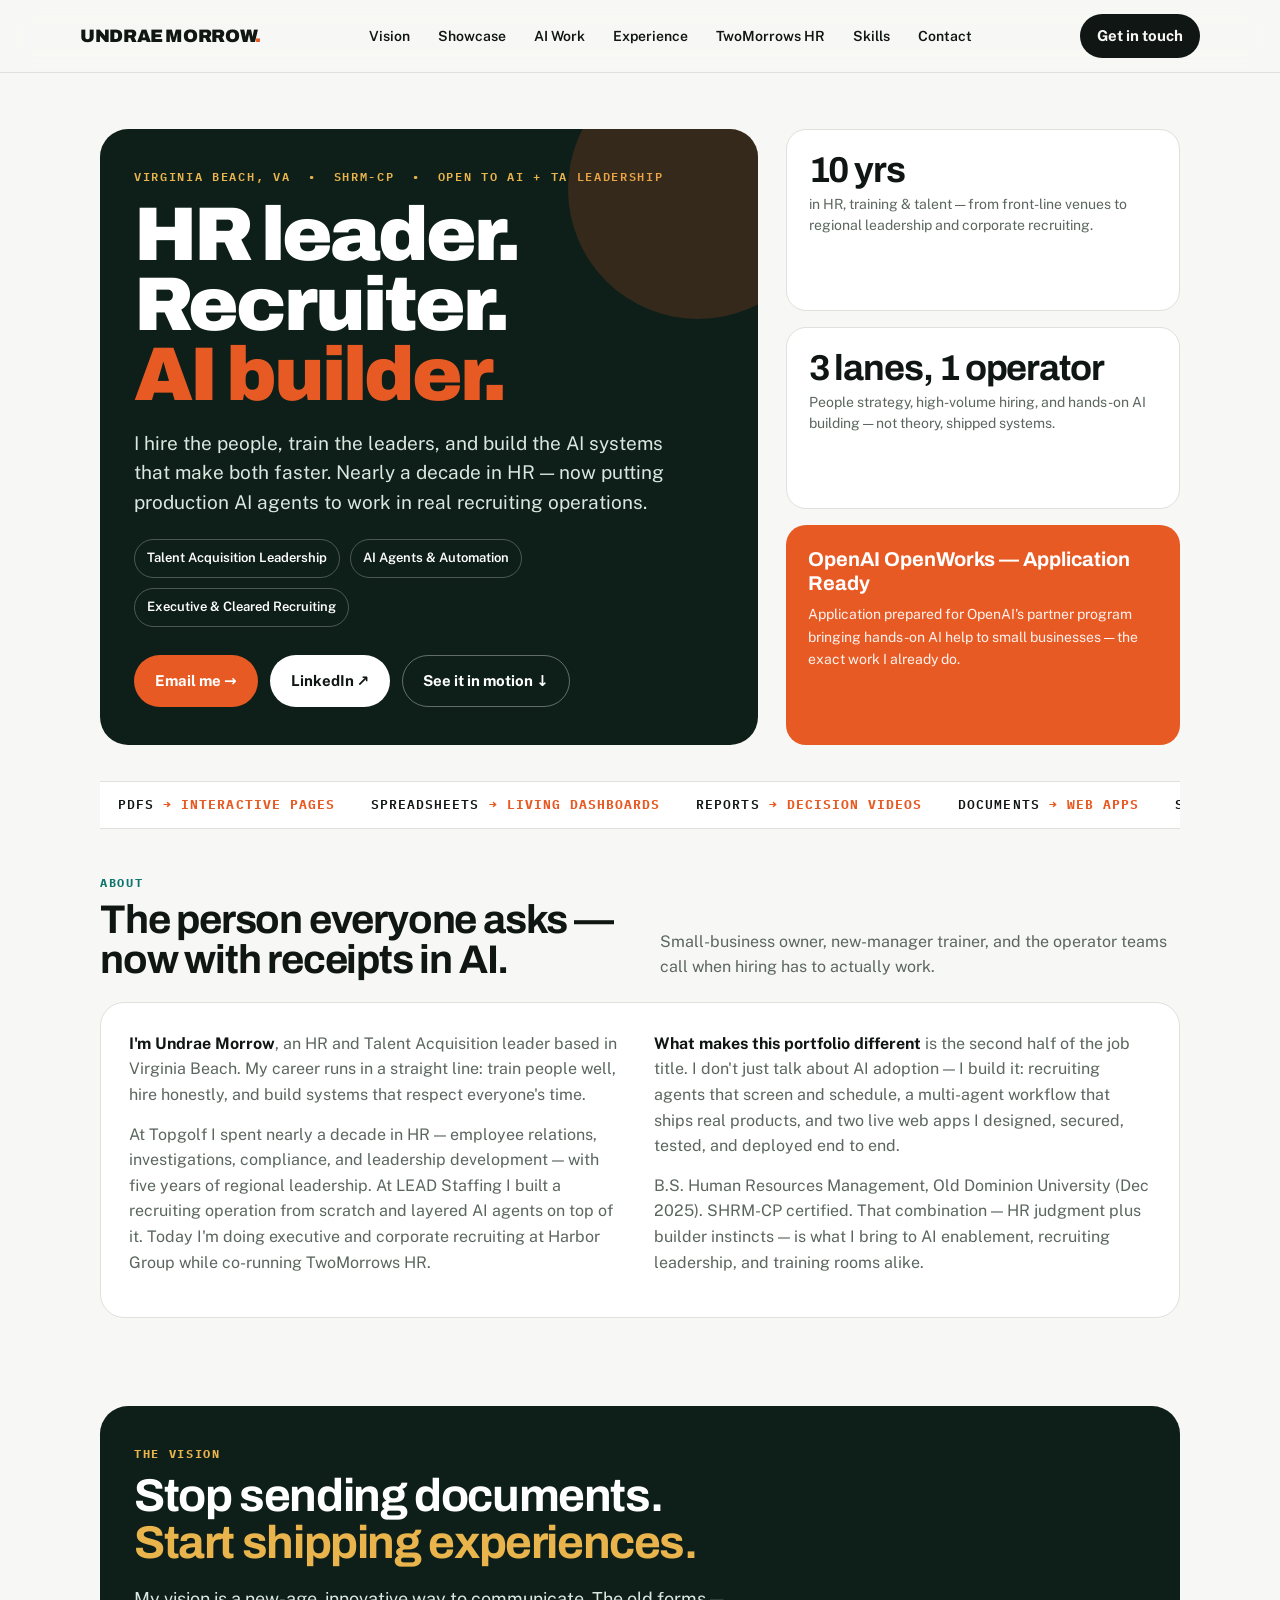
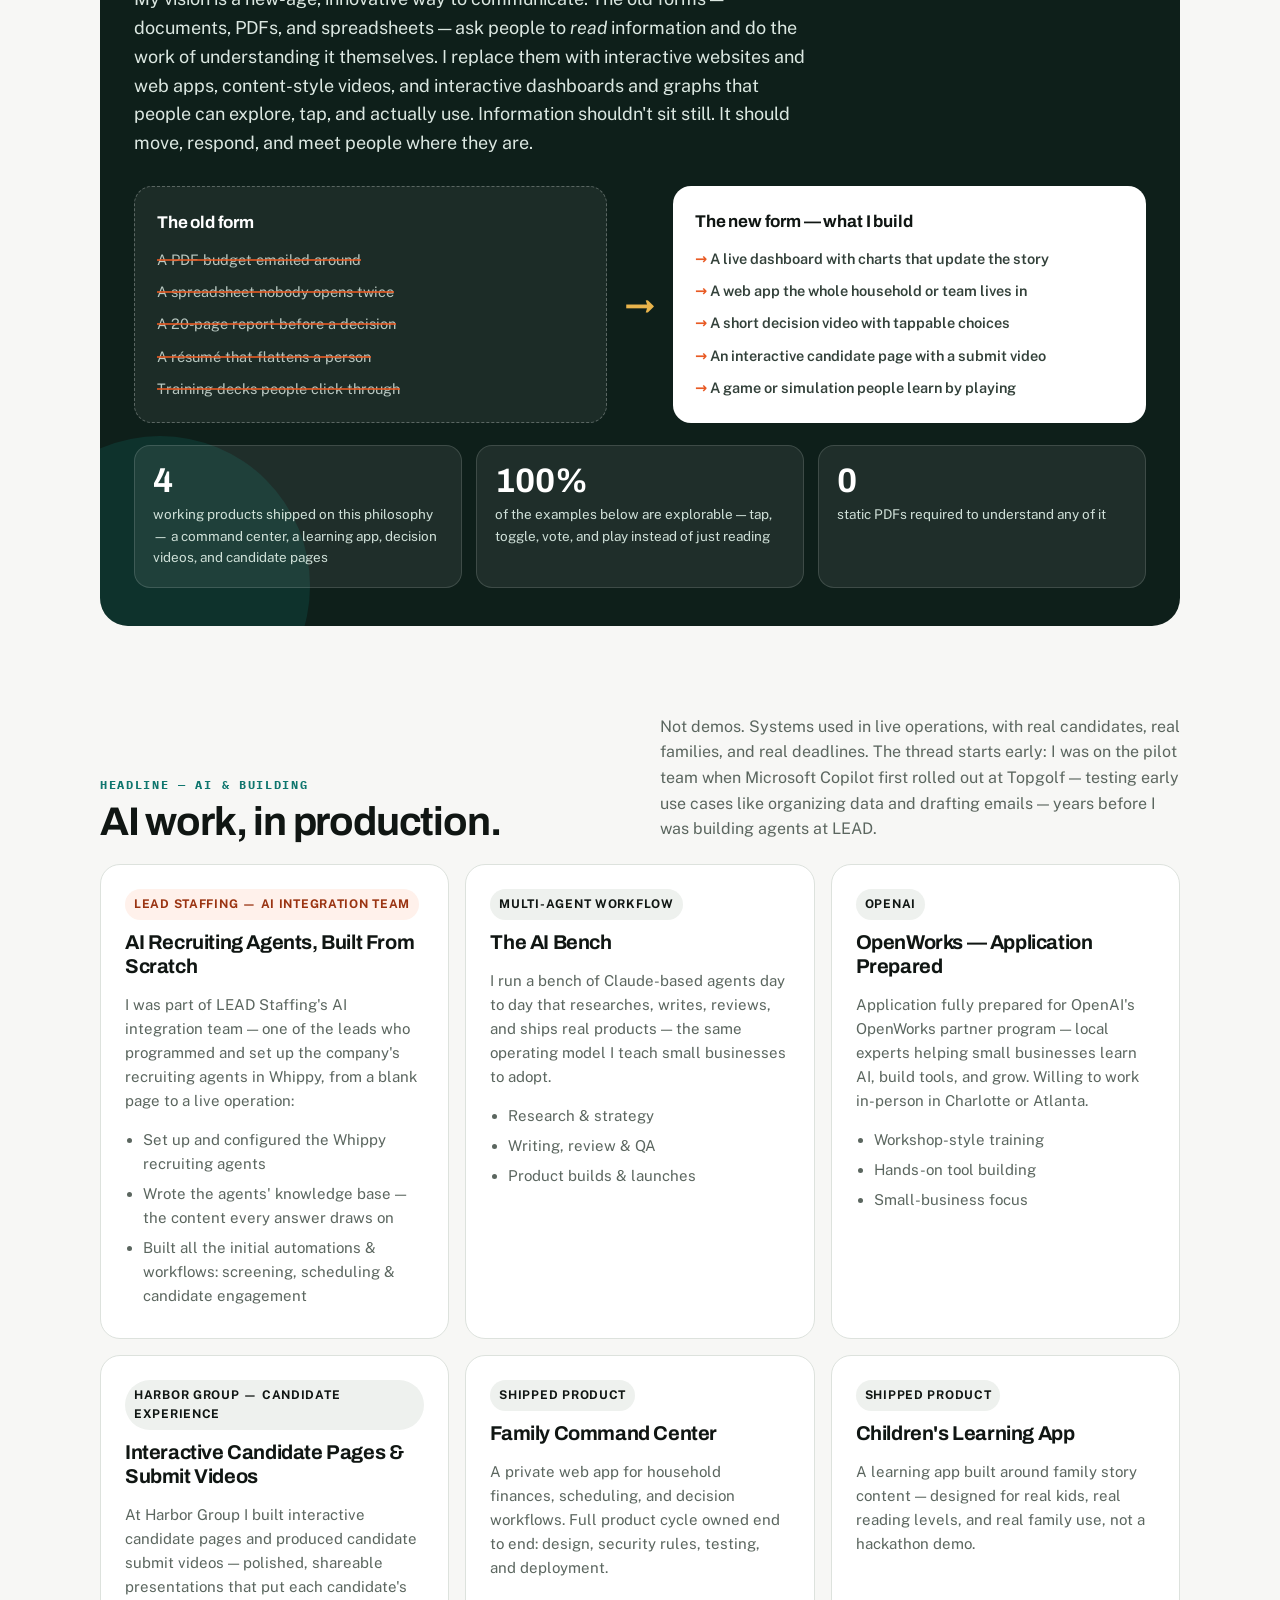
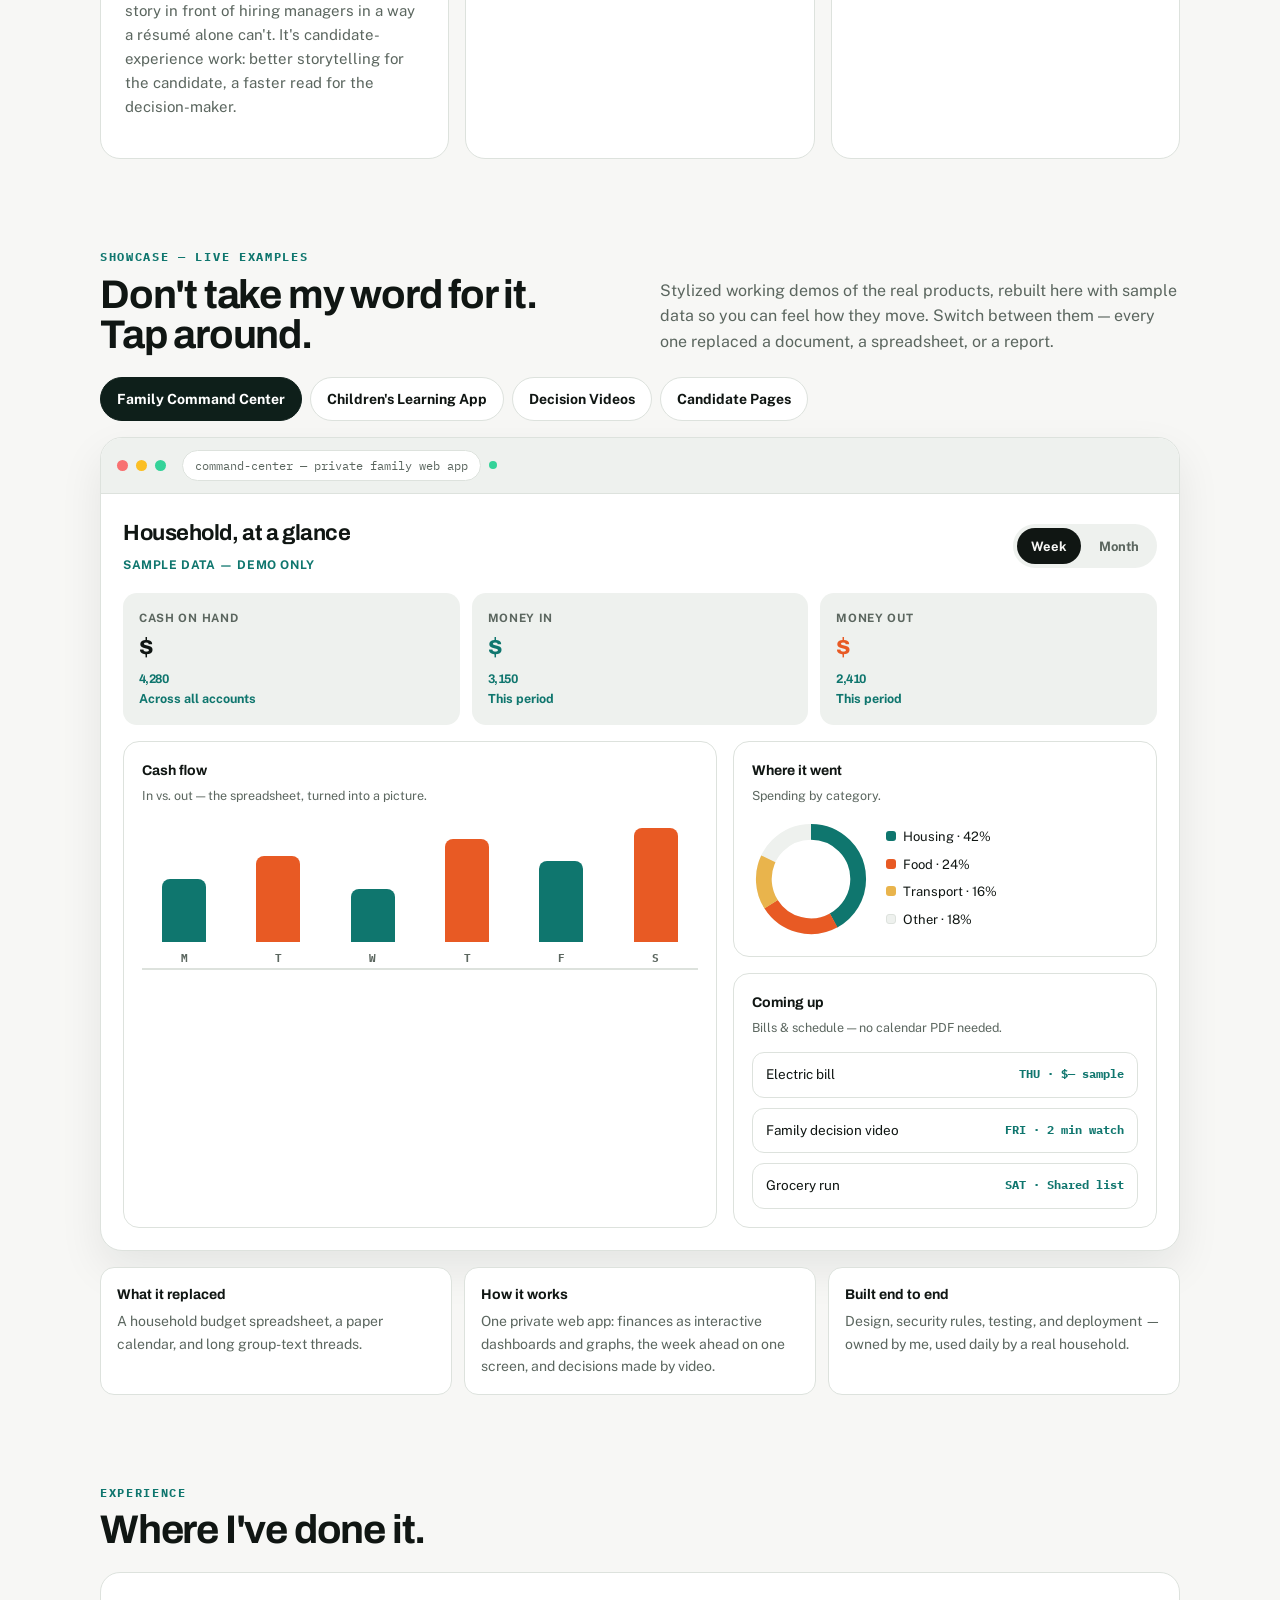
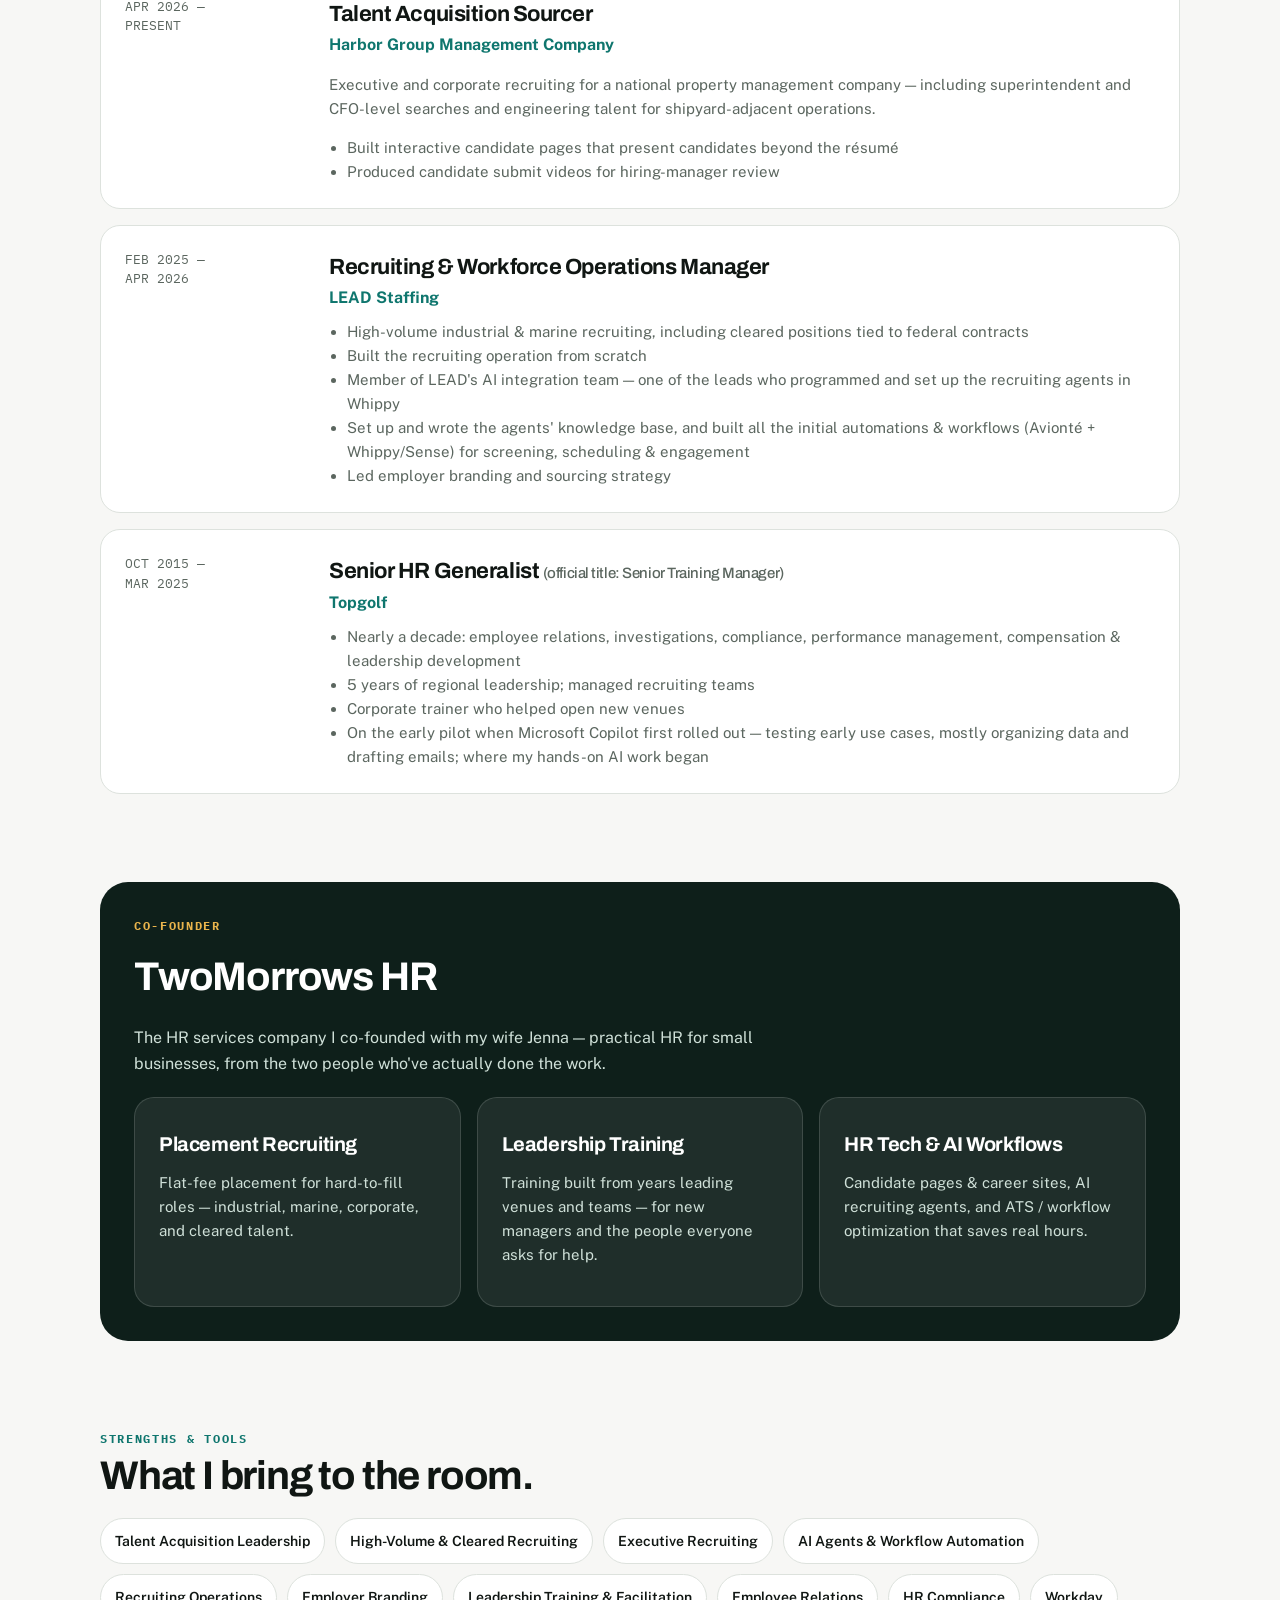
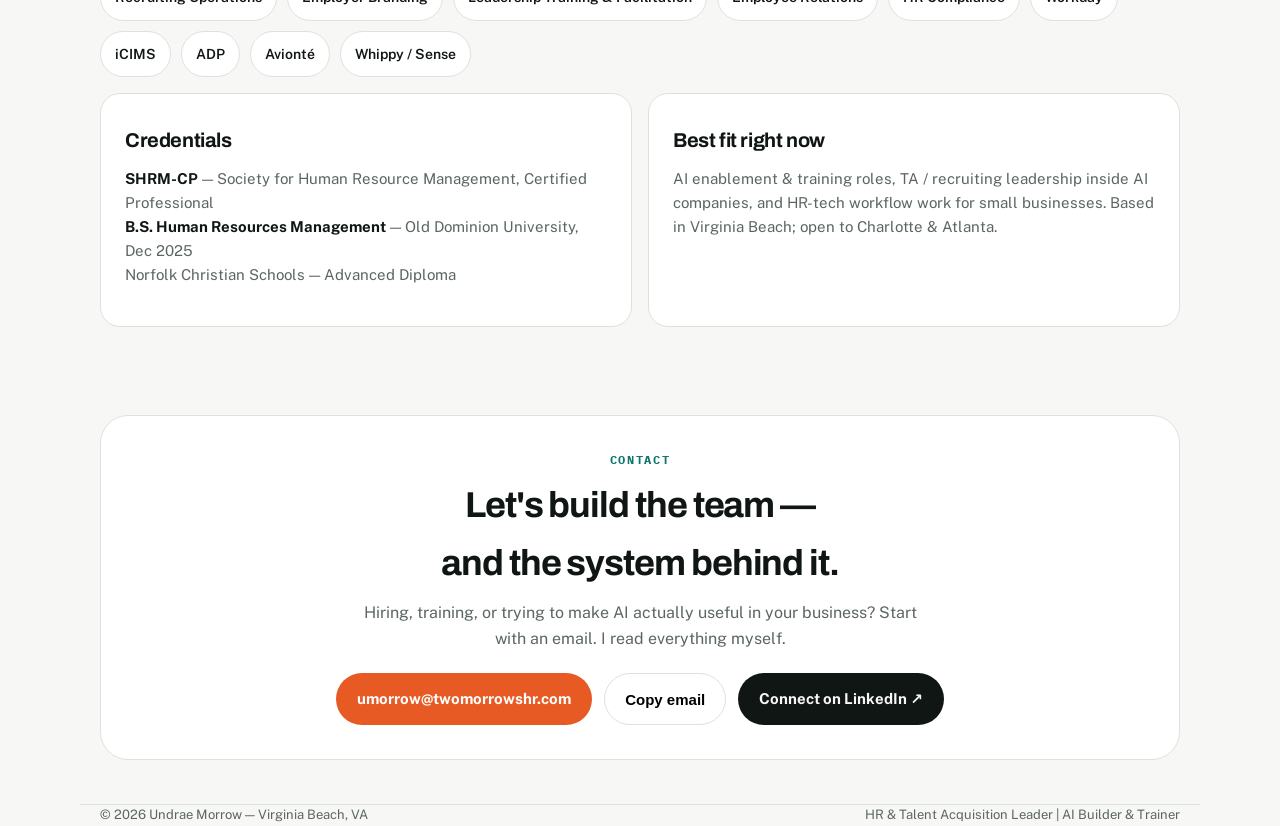
==== index.html @ 0d8de1b8 "Rename undrae-morrow-portfolio-2.html to index.html" ====
<!doctype html>
<html lang="en">
<head>
<meta charset="utf-8"/>
<meta name="viewport" content="width=device-width, initial-scale=1, viewport-fit=cover"/>
<meta name="color-scheme" content="light dark"/>
<link rel="icon" href="data:,"/>
<title>Undrae Morrow — Portfolio</title>
<link rel="preconnect" href="https://fonts.googleapis.com">
<link rel="preconnect" href="https://fonts.gstatic.com" crossorigin>
<link href="https://fonts.googleapis.com/css2?family=Archivo:wght@500;600;700;800;900&family=Public+Sans:wght@400;500;600;700&family=IBM+Plex+Mono:wght@500&display=swap" rel="stylesheet">
<style>
:root{
  --bg:#f7f7f5; --surface:#ffffff; --surface2:#eef1ee; --ink:#101613; --muted:#5b665f; --line:#dde2dd;
  --navy:#0e1f1a; --navy2:#14332a; --accent:#e85a24; --accent2:#0f766e; --gold:#e9b44c;
  --radius:20px;
}
@media (prefers-color-scheme: dark){
  :root{ --bg:#0c1210; --surface:#141c19; --surface2:#1a2521; --ink:#f2f4f2; --muted:#a8b5ad; --line:#26332e; --navy:#0e1f1a; }
}
*{box-sizing:border-box} html{scroll-behavior:smooth} body{margin:0;font-family:"Public Sans",system-ui,sans-serif;background:var(--bg);color:var(--ink);line-height:1.6}
a{color:inherit} button,[role="button"]{min-height:44px}
.wrap{max-width:1120px;margin:0 auto;padding:0 20px}
.topbar{position:sticky;top:0;z-index:20;background:color-mix(in srgb, var(--bg) 88%, transparent);backdrop-filter:blur(14px);border-bottom:1px solid var(--line)}
.topbar-in{display:flex;align-items:center;justify-content:space-between;gap:16px;padding:14px 0}
.logo{font-family:Archivo,sans-serif;font-weight:900;letter-spacing:-.02em;font-size:18px;text-decoration:none}
.logo span{color:var(--accent)}
.nav{display:flex;gap:4px;flex-wrap:wrap}
.nav a{text-decoration:none;font-size:14px;font-weight:600;padding:10px 12px;border-radius:999px;transition:background .2s,transform .2s}
.nav a:active{transform:scale(.96)}
.nav a:hover{background:var(--surface2)}
.btn{display:inline-flex;align-items:center;justify-content:center;gap:8px;padding:13px 20px;border-radius:999px;font-weight:700;font-size:15px;text-decoration:none;border:1px solid transparent;cursor:pointer;min-height:48px}
.btn-primary{background:var(--accent);color:#fff}
.btn-dark{background:var(--ink);color:var(--bg)}
.btn-outline{border-color:var(--line);background:var(--surface)}
.hero{padding:56px 0 28px}
.hero-grid{display:grid;grid-template-columns:1.25fr .75fr;gap:28px;align-items:stretch}
.hero-card{background:var(--navy);color:#fff;border-radius:28px;padding:38px 34px;position:relative;overflow:hidden}
.hero-card:after{content:"";position:absolute;right:-70px;top:-70px;width:260px;height:260px;border-radius:50%;background:var(--accent);opacity:.18}
.eyebrow{font-family:"IBM Plex Mono",monospace;font-size:12px;letter-spacing:.14em;text-transform:uppercase;color:var(--gold);font-weight:600}
h1{font-family:Archivo,sans-serif;font-size:clamp(44px,7vw,76px);line-height:.92;letter-spacing:-.04em;margin:14px 0 16px;font-weight:900}
h1 em{font-style:normal;color:var(--accent)}
.lede{font-size:19px;line-height:1.55;color:#dbe7e1;max-width:560px}
.hero-meta{display:flex;flex-wrap:wrap;gap:10px;margin-top:22px}
.pill{border:1px solid rgba(255,255,255,.25);padding:8px 12px;border-radius:999px;font-size:13px;font-weight:600}
.hero-actions{display:flex;flex-wrap:wrap;gap:12px;margin-top:28px;position:relative;z-index:1}
.side{display:grid;gap:16px}
.stat{background:var(--surface);border:1px solid var(--line);border-radius:var(--radius);padding:22px}
.stat b{font-family:Archivo,sans-serif;font-size:36px;line-height:1;display:block;letter-spacing:-.03em}
.stat p{margin:6px 0 0;color:var(--muted);font-size:14px;line-height:1.5}
.cred{background:var(--accent);color:#fff;border-radius:var(--radius);padding:22px}
.cred b{font-family:Archivo,sans-serif;font-size:20px;line-height:1.2;display:block}
.cred p{margin:8px 0 0;font-size:14px;opacity:.92}
section{padding:44px 0}
.sec-head{display:flex;justify-content:space-between;align-items:end;gap:20px;margin-bottom:22px}
.sec-head h2{font-family:Archivo,sans-serif;font-size:clamp(28px,4vw,40px);line-height:1;letter-spacing:-.03em;margin:8px 0 0}
.sec-head p{color:var(--muted);max-width:520px;margin:0}
.kicker{font-family:"IBM Plex Mono",monospace;font-size:12px;letter-spacing:.14em;text-transform:uppercase;color:var(--accent2);font-weight:700}
.grid3{display:grid;grid-template-columns:repeat(3,1fr);gap:16px}
.grid2{display:grid;grid-template-columns:1fr 1fr;gap:16px}
.card{background:var(--surface);border:1px solid var(--line);border-radius:var(--radius);padding:24px}
.card h3{font-family:Archivo,sans-serif;font-size:20px;line-height:1.2;margin:10px 0 8px;letter-spacing:-.02em}
.card p,.card li{color:var(--muted);font-size:15px}
.card ul{margin:10px 0 0;padding-left:18px} .card li{margin:6px 0}
.tag{display:inline-block;font-size:12px;font-weight:700;letter-spacing:.06em;text-transform:uppercase;padding:6px 9px;border-radius:999px;background:var(--surface2)}
.tag.orange{background:#fff1eb;color:#9a3412} @media(prefers-color-scheme:dark){.tag.orange{background:#3a2118;color:#ffb59a}}
.about{background:var(--surface);border:1px solid var(--line);border-radius:24px;padding:28px;display:grid;grid-template-columns:1fr 1fr;gap:28px}
.about p{color:var(--muted);margin:0 0 14px;font-size:16px} .about p strong{color:var(--ink)}
.timeline{display:grid;gap:16px}
.job{background:var(--surface);border:1px solid var(--line);border-radius:var(--radius);padding:24px;display:grid;grid-template-columns:180px 1fr;gap:24px}
.date{font-family:"IBM Plex Mono",monospace;font-size:13px;color:var(--muted);line-height:1.5}
.job h3{font-family:Archivo,sans-serif;margin:0;font-size:22px;letter-spacing:-.02em}
.job .co{font-weight:700;color:var(--accent2)}
.job p,.job li{color:var(--muted);font-size:15px} .job ul{padding-left:18px;margin:10px 0 0}
.two{background:var(--navy);color:#fff;border-radius:28px;padding:34px}
.two h2{color:#fff} .two p{color:#cfe0d8}
.two .card{background:rgba(255,255,255,.07);border-color:rgba(255,255,255,.14);color:#fff}
.two .card p{color:#cfe0d8}
.chips{display:flex;flex-wrap:wrap;gap:10px}
.chip{background:var(--surface);border:1px solid var(--line);padding:11px 14px;border-radius:999px;font-weight:600;font-size:14px}
.contact{background:var(--surface);border:1px solid var(--line);border-radius:28px;padding:34px;text-align:center}
.contact h2{font-family:Archivo,sans-serif;font-size:36px;letter-spacing:-.03em;margin:8px 0}
.contact p{color:var(--muted);max-width:560px;margin:0 auto 22px}
.toast{position:fixed;left:50%;transform:translateX(-50%);bottom:20px;background:var(--ink);color:var(--bg);padding:12px 16px;border-radius:999px;font-weight:600;font-size:14px;opacity:0;pointer-events:none;transition:.25s;z-index:50}
.toast.show{opacity:1}
footer{padding:28px 0 40px;color:var(--muted);font-size:13px;display:flex;justify-content:space-between;gap:16px;flex-wrap:wrap;border-top:1px solid var(--line)}
/* ===== Motion system ===== */
.reveal{opacity:0;transform:translateY(26px);transition:opacity .7s ease,transform .7s cubic-bezier(.22,1,.36,1)}
.reveal.in{opacity:1;transform:none}
.card,.job,.stat{transition:transform .25s ease,box-shadow .25s ease,border-color .25s ease}
.card:hover,.job:hover{transform:translateY(-4px);box-shadow:0 14px 34px rgba(14,31,26,.10);border-color:var(--accent2)}
.chip{transition:transform .2s,background .2s}.chip:hover{transform:translateY(-2px);background:var(--surface2)}
.btn{transition:transform .18s,filter .18s}.btn:hover{transform:translateY(-2px);filter:brightness(1.05)}.btn:active{transform:scale(.97)}
@keyframes floaty{0%,100%{transform:translateY(0)}50%{transform:translateY(-10px)}}
@keyframes pulseDot{0%,100%{opacity:1;transform:scale(1)}50%{opacity:.45;transform:scale(.7)}}
@keyframes marquee{from{transform:translateX(0)}to{transform:translateX(-50%)}}
@keyframes eq{0%,100%{transform:scaleY(.35)}50%{transform:scaleY(1)}}
@keyframes spinRing{to{stroke-dashoffset:var(--off)}}
.hero-card:after{animation:floaty 7s ease-in-out infinite}
.live-dot{display:inline-block;width:8px;height:8px;border-radius:50%;background:#34d399;animation:pulseDot 1.6s infinite;vertical-align:middle}
/* Ticker */
.ticker{overflow:hidden;border-top:1px solid var(--line);border-bottom:1px solid var(--line);margin:8px 0 0;padding:12px 0;background:var(--surface)}
.ticker-track{display:flex;gap:0;width:max-content;animation:marquee 30s linear infinite}
.ticker span{font-family:"IBM Plex Mono",monospace;font-size:13px;letter-spacing:.08em;text-transform:uppercase;font-weight:600;white-space:nowrap;padding:0 18px}
.ticker b{color:var(--accent);font-weight:700}
/* Vision */
.vision{background:var(--navy);color:#fff;border-radius:28px;padding:38px 34px;position:relative;overflow:hidden}
.vision:before{content:"";position:absolute;left:-90px;bottom:-110px;width:300px;height:300px;border-radius:50%;background:var(--accent2);opacity:.22;animation:floaty 9s ease-in-out infinite}
.vision h2{font-family:Archivo,sans-serif;font-size:clamp(30px,4.5vw,46px);line-height:1.02;letter-spacing:-.03em;margin:10px 0 14px;max-width:720px}
.vision h2 em{font-style:normal;color:var(--gold)}
.vision .vlede{color:#dbe7e1;font-size:18px;max-width:680px;position:relative;z-index:1}
.transform{display:grid;grid-template-columns:1fr auto 1fr;gap:18px;align-items:stretch;margin-top:28px;position:relative;z-index:1}
.tbox{border-radius:18px;padding:22px}
.tbox.old{background:rgba(255,255,255,.06);border:1px dashed rgba(255,255,255,.28)}
.tbox.new{background:#fff;color:var(--ink);border:none}
.tbox h3{font-family:Archivo,sans-serif;margin:0 0 12px;font-size:17px;letter-spacing:-.01em}
.tbox ul{list-style:none;margin:0;padding:0;display:grid;gap:9px;font-size:14.5px}
.tbox.old li{color:#b9c8c1;text-decoration:line-through;text-decoration-color:rgba(232,90,36,.8);text-decoration-thickness:2px}
.tbox.new li{color:#33413a;font-weight:600}
.tbox.new li::before{content:"→ ";color:var(--accent);font-weight:800}
.tarrow{display:flex;align-items:center;justify-content:center;font-family:Archivo,sans-serif;font-size:30px;color:var(--gold);font-weight:900}
.vstats{display:grid;grid-template-columns:repeat(3,1fr);gap:14px;margin-top:22px;position:relative;z-index:1}
.vstat{background:rgba(255,255,255,.07);border:1px solid rgba(255,255,255,.14);border-radius:16px;padding:18px}
.vstat b{font-family:Archivo,sans-serif;font-size:34px;display:block;line-height:1}
.vstat p{margin:6px 0 0;color:#cfe0d8;font-size:13.5px}
/* Showcase */
.show-tabs{display:flex;gap:8px;flex-wrap:wrap;margin-bottom:16px}
.show-tab{border:1px solid var(--line);background:var(--surface);color:var(--ink);border-radius:999px;padding:11px 16px;font-weight:700;font-size:14px;cursor:pointer;font-family:inherit;transition:all .2s}
.show-tab:hover{border-color:var(--accent2)}
.show-tab[aria-selected="true"]{background:var(--navy);color:#fff;border-color:var(--navy)}
.show-panel{display:none}
.show-panel.active{display:block;animation:panelIn .45s cubic-bezier(.22,1,.36,1)}
@keyframes panelIn{from{opacity:0;transform:translateY(14px) scale(.99)}to{opacity:1;transform:none}}
.browser{border:1px solid var(--line);border-radius:22px;overflow:hidden;background:var(--surface);box-shadow:0 18px 44px rgba(14,31,26,.08)}
.browser-bar{display:flex;align-items:center;gap:8px;padding:12px 16px;border-bottom:1px solid var(--line);background:var(--surface2)}
.browser-bar i{width:11px;height:11px;border-radius:50%;display:block}
.browser-bar .url{margin-left:8px;font-family:"IBM Plex Mono",monospace;font-size:12px;color:var(--muted);background:var(--surface);border:1px solid var(--line);border-radius:999px;padding:5px 12px;overflow:hidden;text-overflow:ellipsis;white-space:nowrap}
.sample-note{font-size:12px;font-weight:700;letter-spacing:.05em;text-transform:uppercase;color:var(--accent2)}
.dash{padding:22px}
.dash-head{display:flex;justify-content:space-between;align-items:center;gap:14px;flex-wrap:wrap;margin-bottom:16px}
.dash-head h3{font-family:Archivo,sans-serif;font-size:22px;margin:0;letter-spacing:-.02em}
.seg{display:flex;background:var(--surface2);border-radius:999px;padding:4px;gap:4px}
.seg button{border:none;background:transparent;font-family:inherit;font-weight:700;font-size:13px;padding:8px 14px;border-radius:999px;cursor:pointer;color:var(--muted);min-height:36px}
.seg button[aria-pressed="true"]{background:var(--ink);color:var(--bg)}
.kpis{display:grid;grid-template-columns:repeat(3,1fr);gap:12px;margin-bottom:16px}
.kpi{background:var(--surface2);border-radius:14px;padding:16px}
.kpi small{display:block;color:var(--muted);font-weight:700;font-size:11.5px;letter-spacing:.06em;text-transform:uppercase}
.kpi b{font-family:Archivo,sans-serif;font-size:26px;letter-spacing:-.02em}
.kpi span{display:block;font-size:12.5px;color:var(--accent2);font-weight:700}
.dash-grid{display:grid;grid-template-columns:1.4fr 1fr;gap:16px}
.chartbox{border:1px solid var(--line);border-radius:16px;padding:18px}
.chartbox h4{margin:0 0 4px;font-size:14px;font-family:Archivo,sans-serif}
.chartbox p{margin:0 0 14px;color:var(--muted);font-size:12.5px}
.bars{display:flex;align-items:flex-end;gap:10px;height:150px;border-bottom:2px solid var(--line);padding-top:8px}
.barcol{flex:1;display:flex;flex-direction:column;align-items:center;gap:8px;height:100%;justify-content:flex-end}
.bar{width:100%;max-width:44px;border-radius:8px 8px 0 0;background:var(--accent2);height:0;transition:height 1s cubic-bezier(.22,1,.36,1)}
.bar.alt{background:var(--accent)}
.barlbl{font-size:11px;color:var(--muted);font-weight:700;font-family:"IBM Plex Mono",monospace}
.donut-wrap{display:flex;align-items:center;gap:16px}
.donut{width:118px;height:118px;flex:none}
.donut .track{stroke:var(--surface2)} .donut circle{transition:stroke-dashoffset 1.2s cubic-bezier(.22,1,.36,1)}
.legend{font-size:13px;display:grid;gap:7px}
.legend i{width:10px;height:10px;border-radius:3px;display:inline-block;margin-right:7px}
.upnext{list-style:none;margin:0;padding:0;display:grid;gap:10px}
.upnext li{display:flex;justify-content:space-between;gap:10px;border:1px solid var(--line);border-radius:12px;padding:11px 13px;font-size:13.5px}
.upnext b{font-family:"IBM Plex Mono",monospace;font-size:12px;color:var(--accent2)}
.show-copy{display:grid;grid-template-columns:repeat(3,1fr);gap:12px;margin-top:16px}
.show-copy div{background:var(--surface);border:1px solid var(--line);border-radius:14px;padding:16px;font-size:14px;color:var(--muted)}
.show-copy strong{color:var(--ink);display:block;margin-bottom:4px;font-family:Archivo,sans-serif}
/* Game demo */
.game{padding:22px;background:linear-gradient(180deg,#fff7ed,var(--surface))}
@media(prefers-color-scheme:dark){.game{background:var(--surface)}}
.game-top{display:flex;justify-content:space-between;align-items:center;flex-wrap:wrap;gap:10px;margin-bottom:14px}
.stars{font-size:20px;letter-spacing:3px;color:var(--line)}
.stars .on{color:var(--gold)}
.prompt-card{background:var(--navy);color:#fff;border-radius:18px;padding:26px;text-align:center;margin-bottom:14px}
.prompt-card small{font-family:"IBM Plex Mono",monospace;letter-spacing:.12em;text-transform:uppercase;color:var(--gold);font-size:11.5px;font-weight:700}
.prompt-card .bigword{font-family:Archivo,sans-serif;font-size:clamp(38px,7vw,56px);font-weight:900;letter-spacing:-.02em;line-height:1.1;margin:8px 0 4px}
.choices{display:grid;grid-template-columns:repeat(3,1fr);gap:12px}
.choice{border:2px solid var(--line);background:var(--surface);border-radius:16px;padding:18px 10px;font-family:Archivo,sans-serif;font-weight:800;font-size:19px;cursor:pointer;color:var(--ink);transition:all .2s}
.choice:hover{border-color:var(--accent);transform:translateY(-3px)}
.choice.right{border-color:var(--accent2);background:#ecfdf5;color:#065f46}
.choice.wrong{border-color:#dc2626;background:#fef2f2;color:#991b1b;animation:shake .35s}
@keyframes shake{0%,100%{transform:translateX(0)}25%{transform:translateX(-6px)}75%{transform:translateX(6px)}}
.game-msg{min-height:28px;text-align:center;font-weight:700;margin-top:12px;font-size:15px}
/* Decision video demo */
.vid{padding:22px}
.vscreen{background:var(--navy);border-radius:18px;color:#fff;padding:24px;position:relative;overflow:hidden;min-height:230px;display:flex;flex-direction:column;justify-content:flex-end}
.vscreen:before{content:"";position:absolute;right:-60px;top:-60px;width:200px;height:200px;border-radius:50%;background:var(--accent);opacity:.16}
.eq{display:flex;gap:5px;align-items:flex-end;height:44px;margin-bottom:14px;position:relative;z-index:1}
.eq i{width:7px;border-radius:99px;background:var(--gold);height:100%;transform-origin:bottom;animation:eq 1s ease-in-out infinite;animation-play-state:paused}
.playing .eq i{animation-play-state:running}
.vscreen h3{font-family:Archivo,sans-serif;font-size:24px;margin:0 0 6px;position:relative;z-index:1;letter-spacing:-.02em}
.vscreen p{color:#cfe0d8;margin:0;position:relative;z-index:1;font-size:14.5px;max-width:520px}
.vcontrols{display:flex;align-items:center;gap:12px;margin-top:16px;flex-wrap:wrap}
.playbtn{width:52px;height:52px;border-radius:50%;border:none;background:var(--accent);color:#fff;font-size:19px;cursor:pointer;flex:none;transition:transform .2s}
.playbtn:hover{transform:scale(1.08)}
.vprogress{flex:1;min-width:140px;height:8px;background:var(--surface2);border-radius:99px;overflow:hidden}
.vprogress i{display:block;height:100%;width:0;background:var(--accent);border-radius:99px;transition:width .3s linear}
.chapters{display:grid;gap:8px;margin-top:14px}
.chapter{display:flex;justify-content:space-between;gap:10px;width:100%;text-align:left;border:1px solid var(--line);background:var(--surface);border-radius:12px;padding:12px 14px;font-family:inherit;font-size:14px;font-weight:600;cursor:pointer;color:var(--ink)}
.chapter:hover,.chapter.on{border-color:var(--accent2);background:var(--surface2)}
.chapter span{font-family:"IBM Plex Mono",monospace;font-size:12px;color:var(--muted)}
.poll{display:grid;grid-template-columns:1fr 1fr;gap:12px;margin-top:14px}
.poll button{position:relative;overflow:hidden;border:2px solid var(--line);background:var(--surface);border-radius:14px;padding:16px;text-align:left;font-family:inherit;cursor:pointer;color:var(--ink)}
.poll button strong{display:block;font-family:Archivo,sans-serif;font-size:16px;position:relative;z-index:1}
.poll button small{color:var(--muted);position:relative;z-index:1}
.poll .fill{position:absolute;inset:0;width:0;background:#ffedd5;transition:width .8s cubic-bezier(.22,1,.36,1)}
@media(prefers-color-scheme:dark){.poll .fill{background:#3a2118}}
.poll button.picked{border-color:var(--accent)}
/* Candidate demo */
.cand{padding:22px}
.cand-head{display:flex;gap:16px;align-items:center;flex-wrap:wrap;margin-bottom:16px}
.avatar{width:64px;height:64px;border-radius:50%;background:var(--navy);color:#fff;display:flex;align-items:center;justify-content:center;font-family:Archivo,sans-serif;font-weight:900;font-size:22px;flex:none}
.skillbar{margin-bottom:12px}
.skillbar div{display:flex;justify-content:space-between;font-size:13px;font-weight:700;margin-bottom:5px}
.skillbar div span{color:var(--muted);font-family:"IBM Plex Mono",monospace;font-size:12px}
.skillbar .rail{height:9px;background:var(--surface2);border-radius:99px;overflow:hidden}
.skillbar .rail i{display:block;height:100%;width:0;border-radius:99px;background:var(--accent2);transition:width 1.1s cubic-bezier(.22,1,.36,1)}
.skillbar .rail i.alt{background:var(--accent)}
@media(max-width:860px){.hero-grid,.grid3,.grid2,.about{grid-template-columns:1fr}.job{grid-template-columns:1fr}.nav{display:none}.hero-card{padding:28px 22px} section{padding:32px 0}.transform{grid-template-columns:1fr}.tarrow{transform:rotate(90deg);padding:2px 0}.vstats,.kpis,.show-copy,.choices{grid-template-columns:1fr}.dash-grid{grid-template-columns:1fr}.poll{grid-template-columns:1fr}.vision{padding:28px 22px}.donut-wrap{flex-direction:column;align-items:flex-start}}
@media (prefers-reduced-motion: reduce){*,*:before,*:after{animation-duration:.001s !important;animation-iteration-count:1 !important;transition-duration:.001s !important;scroll-behavior:auto !important}.reveal{opacity:1;transform:none}.ticker-track{animation:none}}
</style>
</head>
<body>
<header class="topbar"><div class="wrap topbar-in"><a class="logo" href="#top">UNDRAE MORROW<span>.</span></a><nav class="nav"><a href="#vision">Vision</a><a href="#showcase">Showcase</a><a href="#ai">AI Work</a><a href="#experience">Experience</a><a href="#twomorrows">TwoMorrows HR</a><a href="#skills">Skills</a><a href="#contact">Contact</a></nav><a class="btn btn-dark" href="#contact" style="min-height:40px;padding:9px 16px">Get in touch</a></div></header>

<main id="top" class="wrap">
  <div class="hero"><div class="hero-grid">
    <div class="hero-card">
      <div class="eyebrow">Virginia Beach, VA &nbsp;•&nbsp; SHRM-CP &nbsp;•&nbsp; Open to AI + TA Leadership</div>
      <h1>HR leader.<br>Recruiter.<br><em>AI builder.</em></h1>
      <p class="lede">I hire the people, train the leaders, and build the AI systems that make both faster. Nearly a decade in HR — now putting production AI agents to work in real recruiting operations.</p>
      <div class="hero-meta"><span class="pill">Talent Acquisition Leadership</span><span class="pill">AI Agents & Automation</span><span class="pill">Executive & Cleared Recruiting</span></div>
      <div class="hero-actions"><a class="btn btn-primary" href="mailto:umorrow@twomorrowshr.com">Email me →</a><a class="btn" style="background:#fff;color:#101613" href="https://www.linkedin.com/in/undrae-morrow-shrm-cp-12a338167/" target="_blank" rel="noopener">LinkedIn ↗</a><a class="btn" style="border-color:rgba(255,255,255,.35);color:#fff" href="#showcase">See it in motion ↓</a></div>
    </div>
    <div class="side">
      <div class="stat"><b>10 yrs</b><p>in HR, training & talent — from front-line venues to regional leadership and corporate recruiting.</p></div>
      <div class="stat"><b>3 lanes, 1 operator</b><p>People strategy, high-volume hiring, and hands-on AI building — not theory, shipped systems.</p></div>
      <div class="cred"><b>OpenAI OpenWorks — Application Ready</b><p>Application prepared for OpenAI's partner program bringing hands-on AI help to small businesses — the exact work I already do.</p></div>
    </div>
  </div></div>

  <div class="ticker" aria-hidden="true"><div class="ticker-track" id="tickerTrack"><span>PDFs <b>→ Interactive Pages</b></span><span>Spreadsheets <b>→ Living Dashboards</b></span><span>Reports <b>→ Decision Videos</b></span><span>Documents <b>→ Web Apps</b></span><span>Static Files <b>→ Things You Can Explore</b></span></div></div>

  <section id="about"><div class="sec-head"><div><div class="kicker">About</div><h2>The person everyone asks —<br>now with receipts in AI.</h2></div><p>Small-business owner, new-manager trainer, and the operator teams call when hiring has to actually work.</p></div>
  <div class="about"><div><p><strong>I'm Undrae Morrow</strong>, an HR and Talent Acquisition leader based in Virginia Beach. My career runs in a straight line: train people well, hire honestly, and build systems that respect everyone's time.</p><p>At Topgolf I spent nearly a decade in HR — employee relations, investigations, compliance, and leadership development — with five years of regional leadership. At LEAD Staffing I built a recruiting operation from scratch and layered AI agents on top of it. Today I'm doing executive and corporate recruiting at Harbor Group while co-running TwoMorrows HR.</p></div><div><p><strong>What makes this portfolio different</strong> is the second half of the job title. I don't just talk about AI adoption — I build it: recruiting agents that screen and schedule, a multi-agent workflow that ships real products, and two live web apps I designed, secured, tested, and deployed end to end.</p><p>B.S. Human Resources Management, Old Dominion University (Dec 2025). SHRM-CP certified. That combination — HR judgment plus builder instincts — is what I bring to AI enablement, recruiting leadership, and training rooms alike.</p></div></div></section>

  <section id="vision"><div class="vision reveal">
    <div class="kicker" style="color:var(--gold)">The Vision</div>
    <h2>Stop sending documents.<br><em>Start shipping experiences.</em></h2>
    <p class="vlede">My vision is a new-age, innovative way to communicate. The old forms — documents, PDFs, and spreadsheets — ask people to <em>read</em> information and do the work of understanding it themselves. I replace them with interactive websites and web apps, content-style videos, and interactive dashboards and graphs that people can explore, tap, and actually use. Information shouldn't sit still. It should move, respond, and meet people where they are.</p>
    <div class="transform">
      <div class="tbox old"><h3>The old form</h3><ul><li>A PDF budget emailed around</li><li>A spreadsheet nobody opens twice</li><li>A 20-page report before a decision</li><li>A résumé that flattens a person</li><li>Training decks people click through</li></ul></div>
      <div class="tarrow" aria-hidden="true">→</div>
      <div class="tbox new"><h3>The new form — what I build</h3><ul><li>A live dashboard with charts that update the story</li><li>A web app the whole household or team lives in</li><li>A short decision video with tappable choices</li><li>An interactive candidate page with a submit video</li><li>A game or simulation people learn by playing</li></ul></div>
    </div>
    <div class="vstats">
      <div class="vstat"><b><span data-count="4">0</span></b><p>working products shipped on this philosophy — a command center, a learning app, decision videos, and candidate pages</p></div>
      <div class="vstat"><b><span data-count="100">0</span>%</b><p>of the examples below are explorable — tap, toggle, vote, and play instead of just reading</p></div>
      <div class="vstat"><b><span data-count="0">0</span></b><p>static PDFs required to understand any of it</p></div>
    </div>
  </div></section>

  <section id="ai"><div class="sec-head"><div><div class="kicker">Headline — AI & Building</div><h2>AI work, in production.</h2></div><p>Not demos. Systems used in live operations, with real candidates, real families, and real deadlines. The thread starts early: I was on the pilot team when Microsoft Copilot first rolled out at Topgolf — testing early use cases like organizing data and drafting emails — years before I was building agents at LEAD.</p></div>
  <div class="grid3">
    <article class="card"><span class="tag orange">LEAD Staffing — AI Integration Team</span><h3>AI Recruiting Agents, Built From Scratch</h3><p>I was part of LEAD Staffing's AI integration team — one of the leads who programmed and set up the company's recruiting agents in Whippy, from a blank page to a live operation:</p><ul><li>Set up and configured the Whippy recruiting agents</li><li>Wrote the agents' knowledge base — the content every answer draws on</li><li>Built all the initial automations & workflows: screening, scheduling & candidate engagement</li></ul></article>
    <article class="card"><span class="tag">Multi-Agent Workflow</span><h3>The AI Bench</h3><p>I run a bench of Claude-based agents day to day that researches, writes, reviews, and ships real products — the same operating model I teach small businesses to adopt.</p><ul><li>Research & strategy</li><li>Writing, review & QA</li><li>Product builds & launches</li></ul></article>
    <article class="card"><span class="tag">OpenAI</span><h3>OpenWorks — Application Prepared</h3><p>Application fully prepared for OpenAI's OpenWorks partner program — local experts helping small businesses learn AI, build tools, and grow. Willing to work in-person in Charlotte or Atlanta.</p><ul><li>Workshop-style training</li><li>Hands-on tool building</li><li>Small-business focus</li></ul></article>
  </div>
  <div class="grid3" style="margin-top:16px">
    <article class="card"><span class="tag">Harbor Group — Candidate Experience</span><h3>Interactive Candidate Pages & Submit Videos</h3><p>At Harbor Group I built interactive candidate pages and produced candidate submit videos — polished, shareable presentations that put each candidate's story in front of hiring managers in a way a résumé alone can't. It's candidate-experience work: better storytelling for the candidate, a faster read for the decision-maker.</p></article>
    <article class="card"><span class="tag">Shipped Product</span><h3>Family Command Center</h3><p>A private web app for household finances, scheduling, and decision workflows. Full product cycle owned end to end: design, security rules, testing, and deployment.</p></article>
    <article class="card"><span class="tag">Shipped Product</span><h3>Children's Learning App</h3><p>A learning app built around family story content — designed for real kids, real reading levels, and real family use, not a hackathon demo.</p></article>
  </div></section>

  <section id="showcase"><div class="sec-head"><div><div class="kicker">Showcase — Live Examples</div><h2>Don't take my word for it.<br>Tap around.</h2></div><p>Stylized working demos of the real products, rebuilt here with sample data so you can feel how they move. Switch between them — every one replaced a document, a spreadsheet, or a report.</p></div>

  <div class="show-tabs" role="tablist" aria-label="Product demos">
    <button class="show-tab" role="tab" aria-selected="true" data-panel="p-command" type="button">Family Command Center</button>
    <button class="show-tab" role="tab" aria-selected="false" data-panel="p-learn" type="button">Children's Learning App</button>
    <button class="show-tab" role="tab" aria-selected="false" data-panel="p-decide" type="button">Decision Videos</button>
    <button class="show-tab" role="tab" aria-selected="false" data-panel="p-cand" type="button">Candidate Pages</button>
  </div>

  <!-- A: Command Center -->
  <div class="show-panel active" id="p-command" role="tabpanel">
    <div class="browser"><div class="browser-bar"><i style="background:#f87171"></i><i style="background:#fbbf24"></i><i style="background:#34d399"></i><span class="url">command-center — private family web app</span><span class="live-dot" aria-hidden="true"></span></div>
    <div class="dash">
      <div class="dash-head"><div><h3>Household, at a glance</h3><span class="sample-note">Sample data — demo only</span></div>
      <div class="seg" role="group" aria-label="Dashboard period"><button type="button" data-period="week" aria-pressed="true">Week</button><button type="button" data-period="month" aria-pressed="false">Month</button></div></div>
      <div class="kpis">
        <div class="kpi"><small>Cash on hand</small><b>$<span data-kpi="cash">4,280</span></b><span>Across all accounts</span></div>
        <div class="kpi"><small>Money in</small><b style="color:var(--accent2)">$<span data-kpi="in">3,150</span></b><span>This period</span></div>
        <div class="kpi"><small>Money out</small><b style="color:var(--accent)">$<span data-kpi="out">2,410</span></b><span>This period</span></div>
      </div>
      <div class="dash-grid">
        <div class="chartbox"><h4>Cash flow</h4><p>In vs. out — the spreadsheet, turned into a picture.</p><div class="bars" id="flowBars"></div></div>
        <div>
          <div class="chartbox" style="margin-bottom:16px"><h4>Where it went</h4><p>Spending by category.</p><div class="donut-wrap"><svg class="donut" viewBox="0 0 120 120" role="img" aria-label="Sample spending donut chart: housing 42 percent, food 24 percent, transport 16 percent, other 18 percent"><circle class="track" cx="60" cy="60" r="48" fill="none" stroke-width="16"/><circle id="d1" cx="60" cy="60" r="48" fill="none" stroke="#0f766e" stroke-width="16" stroke-dasharray="301.6" stroke-dashoffset="301.6" transform="rotate(-90 60 60)"/><circle id="d2" cx="60" cy="60" r="48" fill="none" stroke="#e85a24" stroke-width="16" stroke-dasharray="301.6" stroke-dashoffset="301.6" transform="rotate(61.2 60 60)"/><circle id="d3" cx="60" cy="60" r="48" fill="none" stroke="#e9b44c" stroke-width="16" stroke-dasharray="301.6" stroke-dashoffset="301.6" transform="rotate(147.6 60 60)"/></svg><div class="legend"><span><i style="background:#0f766e"></i>Housing · 42%</span><span><i style="background:#e85a24"></i>Food · 24%</span><span><i style="background:#e9b44c"></i>Transport · 16%</span><span><i style="background:var(--surface2);border:1px solid var(--line)"></i>Other · 18%</span></div></div></div>
          <div class="chartbox"><h4>Coming up</h4><p>Bills & schedule — no calendar PDF needed.</p><ul class="upnext"><li><span>Electric bill</span><b>THU · $— sample</b></li><li><span>Family decision video</span><b>FRI · 2 min watch</b></li><li><span>Grocery run</span><b>SAT · Shared list</b></li></ul></div>
        </div>
      </div>
    </div></div>
    <div class="show-copy"><div><strong>What it replaced</strong>A household budget spreadsheet, a paper calendar, and long group-text threads.</div><div><strong>How it works</strong>One private web app: finances as interactive dashboards and graphs, the week ahead on one screen, and decisions made by video.</div><div><strong>Built end to end</strong>Design, security rules, testing, and deployment — owned by me, used daily by a real household.</div></div>
  </div>

  <!-- B: Learning app game -->
  <div class="show-panel" id="p-learn" role="tabpanel">
    <div class="browser"><div class="browser-bar"><i style="background:#f87171"></i><i style="background:#fbbf24"></i><i style="background:#34d399"></i><span class="url">little-legends — children's learning app</span></div>
    <div class="game">
      <div class="game-top"><div><strong style="font-family:Archivo,sans-serif;font-size:19px">Word Quest — try a round</strong><br><span class="sample-note">Playable mini-demo · sample content</span></div><div class="stars" id="stars" aria-label="Stars earned">★★★★★</div></div>
      <div class="prompt-card"><small id="gameStep">Round 1 of 3 · Which word means a place where books live?</small><div class="bigword" id="gameWord">?</div><div style="color:#cfe0d8;font-size:14px" id="gameHint">Tap the right word below.</div></div>
      <div class="choices" id="gameChoices"></div>
      <div class="game-msg" id="gameMsg" role="status"></div>
      <div style="text-align:center"><button class="btn btn-dark" id="gameReset" type="button" style="display:none">Play again ↻</button></div>
    </div></div>
    <div class="show-copy"><div><strong>What it replaced</strong>Worksheets and flashcards — paper drills kids tolerate instead of enjoy.</div><div><strong>How it works</strong>Games and stories built around real family characters and reading levels, so learning feels like play and family history at the same time.</div><div><strong>Why it matters</strong>Same philosophy, youngest audience: if a child can tap it, play it, and win it, they remember it.</div></div>
  </div>

  <!-- C: Decision videos -->
  <div class="show-panel" id="p-decide" role="tabpanel">
    <div class="browser"><div class="browser-bar"><i style="background:#f87171"></i><i style="background:#fbbf24"></i><i style="background:#34d399"></i><span class="url">decision-briefing — video instead of a report</span></div>
    <div class="vid">
      <div class="vscreen" id="vscreen">
        <div class="eq" aria-hidden="true"><i style="animation-delay:0s"></i><i style="animation-delay:.15s"></i><i style="animation-delay:.3s"></i><i style="animation-delay:.45s"></i><i style="animation-delay:.6s"></i><i style="animation-delay:.75s"></i><i style="animation-delay:.9s"></i></div>
        <h3 id="vTitle">This week's decision, in 2 minutes</h3><p id="vDesc">Research, options, and trade-offs — narrated as a short video briefing. Press play, then jump to a chapter or vote on the choice below. No 20-page report attached.</p>
        <div class="vcontrols"><button class="playbtn" id="playBtn" type="button" aria-label="Play sample briefing">▶</button><div class="vprogress"><i id="vFill"></i></div><span style="font-family:'IBM Plex Mono',monospace;font-size:12px" id="vTime">0:00 / 2:00</span></div>
      </div>
      <div class="chapters" id="chapters">
        <button class="chapter on" type="button" data-t="0"><span>0:00</span>The question, in one sentence</button>
        <button class="chapter" type="button" data-t="35"><span>0:35</span>What the research says</button>
        <button class="chapter" type="button" data-t="75"><span>1:15</span>The two real options</button>
        <button class="chapter" type="button" data-t="105"><span>1:45</span>Recommendation & next step</button>
      </div>
      <p style="font-weight:700;margin:16px 0 0;font-size:14.5px">Your call — tap to vote <span style="color:var(--muted);font-weight:500">(sample poll, resets on refresh)</span></p>
      <div class="poll" id="poll">
        <button type="button" data-votes="62"><span class="fill"></span><strong>Option A — Move now</strong><small>Faster, slightly higher cost</small></button>
        <button type="button" data-votes="38"><span class="fill"></span><strong>Option B — Wait a month</strong><small>Cheaper, slower start</small></button>
      </div>
      <div class="game-msg" id="pollMsg" role="status"></div>
    </div></div>
    <div class="show-copy"><div><strong>What it replaced</strong>Long written reports and meeting decks that people skim, misunderstand, or never open.</div><div><strong>How it works</strong>A short, content-style video: chapters you can jump to, the options side by side, and a vote built into the same screen.</div><div><strong>The result</strong>Decisions get made in minutes, by people who actually watched — not in a thread three days later.</div></div>
  </div>

  <!-- D: Candidate pages -->
  <div class="show-panel" id="p-cand" role="tabpanel">
    <div class="browser"><div class="browser-bar"><i style="background:#f87171"></i><i style="background:#fbbf24"></i><i style="background:#34d399"></i><span class="url">twomorrows-hr — candidate page & submit video</span></div>
    <div class="cand">
      <div class="cand-head"><div class="avatar" aria-hidden="true">SM</div><div><strong style="font-family:Archivo,sans-serif;font-size:21px;display:block;line-height:1.2">Sample Candidate — Operations Leader</strong><span style="color:var(--muted);font-size:14px">Presented by TwoMorrows HR · Interactive page instead of a résumé PDF</span></div><button class="btn btn-primary" id="candPlay" type="button" style="margin-left:auto">▶ Watch submit video · 60s</button></div>
      <div class="dash-grid">
        <div class="chartbox"><h4>Why this candidate</h4><p id="candNote">Tap “Watch submit video” — in the real pages, a one-minute video introduces the person before a single bullet gets read.</p><ul style="margin:0;padding-left:18px;color:var(--muted);font-size:14px;display:grid;gap:7px"><li>Led teams across multiple sites</li><li>Track record in training & retention</li><li>Available to start within two weeks</li></ul></div>
        <div class="chartbox"><h4>Strength match</h4><p>Scored against the role — not buried in paragraph four.</p>
          <div class="skillbar"><div>Leadership <span>92%</span></div><div class="rail"><i data-w="92"></i></div></div>
          <div class="skillbar"><div>Training & onboarding <span>88%</span></div><div class="rail"><i class="alt" data-w="88"></i></div></div>
          <div class="skillbar"><div>Operations systems <span>81%</span></div><div class="rail"><i data-w="81"></i></div></div>
        </div>
      </div>
    </div></div>
    <div class="show-copy"><div><strong>What it replaced</strong>A résumé PDF forwarded with “thoughts?” — the flattest possible way to meet a person.</div><div><strong>How it works</strong>Built at Harbor Group and offered through TwoMorrows HR: an interactive page plus a submit video that tells the candidate's story in a minute.</div><div><strong>The result</strong>Hiring managers decide faster, and candidates get presented as people — not keywords.</div></div>
  </div>
  </section>

  <section id="experience"><div class="sec-head"><div><div class="kicker">Experience</div><h2>Where I've done it.</h2></div></div>
  <div class="timeline">
    <article class="job"><div class="date">APR 2026 —<br>PRESENT</div><div><h3>Talent Acquisition Sourcer</h3><div class="co">Harbor Group Management Company</div><p>Executive and corporate recruiting for a national property management company — including superintendent and CFO-level searches and engineering talent for shipyard-adjacent operations.</p><ul><li>Built interactive candidate pages that present candidates beyond the résumé</li><li>Produced candidate submit videos for hiring-manager review</li></ul></div></article>
    <article class="job"><div class="date">FEB 2025 —<br>APR 2026</div><div><h3>Recruiting & Workforce Operations Manager</h3><div class="co">LEAD Staffing</div><ul><li>High-volume industrial & marine recruiting, including cleared positions tied to federal contracts</li><li>Built the recruiting operation from scratch</li><li>Member of LEAD's AI integration team — one of the leads who programmed and set up the recruiting agents in Whippy</li><li>Set up and wrote the agents' knowledge base, and built all the initial automations & workflows (Avionté + Whippy/Sense) for screening, scheduling & engagement</li><li>Led employer branding and sourcing strategy</li></ul></div></article>
    <article class="job"><div class="date">OCT 2015 —<br>MAR 2025</div><div><h3>Senior HR Generalist <span style="font-weight:500;color:var(--muted);font-size:15px">(official title: Senior Training Manager)</span></h3><div class="co">Topgolf</div><ul><li>Nearly a decade: employee relations, investigations, compliance, performance management, compensation & leadership development</li><li>5 years of regional leadership; managed recruiting teams</li><li>Corporate trainer who helped open new venues</li><li>On the early pilot when Microsoft Copilot first rolled out — testing early use cases, mostly organizing data and drafting emails; where my hands-on AI work began</li></ul></div></article>
  </div></section>

  <section id="twomorrows"><div class="two"><div class="kicker" style="color:var(--gold)">Co-Founder</div><h2 style="font-family:Archivo,sans-serif;font-size:clamp(28px,4vw,40px);letter-spacing:-.03em;margin:10px 0 8px">TwoMorrows HR</h2><p style="max-width:640px">The HR services company I co-founded with my wife Jenna — practical HR for small businesses, from the two people who've actually done the work.</p>
  <div class="grid3" style="margin-top:20px"><div class="card"><h3>Placement Recruiting</h3><p>Flat-fee placement for hard-to-fill roles — industrial, marine, corporate, and cleared talent.</p></div><div class="card"><h3>Leadership Training</h3><p>Training built from years leading venues and teams — for new managers and the people everyone asks for help.</p></div><div class="card"><h3>HR Tech & AI Workflows</h3><p>Candidate pages & career sites, AI recruiting agents, and ATS / workflow optimization that saves real hours.</p></div></div></div></section>

  <section id="skills"><div class="sec-head"><div><div class="kicker">Strengths & Tools</div><h2>What I bring to the room.</h2></div></div>
  <div class="chips"><span class="chip">Talent Acquisition Leadership</span><span class="chip">High-Volume & Cleared Recruiting</span><span class="chip">Executive Recruiting</span><span class="chip">AI Agents & Workflow Automation</span><span class="chip">Recruiting Operations</span><span class="chip">Employer Branding</span><span class="chip">Leadership Training & Facilitation</span><span class="chip">Employee Relations</span><span class="chip">HR Compliance</span><span class="chip">Workday</span><span class="chip">iCIMS</span><span class="chip">ADP</span><span class="chip">Avionté</span><span class="chip">Whippy / Sense</span></div>
  <div class="grid2" style="margin-top:16px"><div class="card"><h3>Credentials</h3><p><strong style="color:var(--ink)">SHRM-CP</strong> — Society for Human Resource Management, Certified Professional<br><strong style="color:var(--ink)">B.S. Human Resources Management</strong> — Old Dominion University, Dec 2025<br>Norfolk Christian Schools — Advanced Diploma</p></div><div class="card"><h3>Best fit right now</h3><p>AI enablement & training roles, TA / recruiting leadership inside AI companies, and HR-tech workflow work for small businesses. Based in Virginia Beach; open to Charlotte & Atlanta.</p></div></div></section>

  <section id="contact"><div class="contact"><div class="kicker">Contact</div><h2>Let's build the team —<br>and the system behind it.</h2><p>Hiring, training, or trying to make AI actually useful in your business? Start with an email. I read everything myself.</p><div style="display:flex;gap:12px;justify-content:center;flex-wrap:wrap"><a class="btn btn-primary" href="mailto:umorrow@twomorrowshr.com">umorrow@twomorrowshr.com</a><button class="btn btn-outline" id="copyBtn" type="button">Copy email</button><a class="btn btn-dark" href="https://www.linkedin.com/in/undrae-morrow-shrm-cp-12a338167/" target="_blank" rel="noopener">Connect on LinkedIn ↗</a></div></div></section>
</main>
<footer class="wrap"><span>© 2026 Undrae Morrow — Virginia Beach, VA</span><span>HR & Talent Acquisition Leader | AI Builder & Trainer</span></footer>
<div class="toast" id="toast">Email copied — talk soon.</div>
<script>
(function(){
  var reduce = window.matchMedia('(prefers-reduced-motion: reduce)').matches;
  /* Ticker: duplicate track for seamless loop */
  var track=document.getElementById('tickerTrack'); if(track){ track.innerHTML += track.innerHTML; }
  /* Scroll reveals */
  var revealEls=document.querySelectorAll('.reveal, section .card, section .job, .vision .tbox');
  revealEls.forEach(function(el){ el.classList.add('reveal'); });
  /* Animated counters */
  function runCounter(el){
    var target=parseFloat(el.getAttribute('data-count')); if(el.dataset.done) return; el.dataset.done='1';
    if(reduce){ el.textContent=target; return; }
    var t0=null, dur=1200;
    function step(ts){ if(!t0)t0=ts; var p=Math.min((ts-t0)/dur,1); el.textContent=Math.round(target*(1-Math.pow(1-p,3))); if(p<1) requestAnimationFrame(step); }
    requestAnimationFrame(step);
  }
  /* Dashboard bars */
  var flowData={week:[45,62,38,74,58,86],month:[55,48,70,64,82,92]};
  var flowLabels={week:['M','T','W','T','F','S'],month:['Jun','Jul','Aug','Sep','Oct','Nov']};
  var barsBox=document.getElementById('flowBars');
  function buildBars(period){
    if(!barsBox) return; barsBox.innerHTML='';
    flowData[period].forEach(function(v,i){
      var col=document.createElement('div'); col.className='barcol';
      var bar=document.createElement('div'); bar.className='bar'+(i%2?' alt':''); bar.title='Sample value '+v;
      var lbl=document.createElement('span'); lbl.className='barlbl'; lbl.textContent=flowLabels[period][i];
      col.appendChild(bar); col.appendChild(lbl); barsBox.appendChild(col);
      requestAnimationFrame(function(){ requestAnimationFrame(function(){ bar.style.height=(reduce? v : v)+'%'; if(reduce) bar.style.height=v+'%'; }); });
      setTimeout(function(){ bar.style.height=v+'%'; },60);
    });
  }
  function animateDonut(){
    var segs=[['d1',174.9],['d2',229.2],['d3',253.3]];
    segs.forEach(function(s){ var el=document.getElementById(s[0]); if(el) el.style.strokeDashoffset=s[1]; });
    document.querySelectorAll('.rail i').forEach(function(el){ el.style.width=el.getAttribute('data-w')+'%'; });
  }
  var io=new IntersectionObserver(function(entries){
    entries.forEach(function(e){
      if(!e.isIntersecting) return;
      e.target.classList.add('in');
      e.target.querySelectorAll('[data-count]').forEach(runCounter);
      if(e.target.id==='showcase'){ buildBars('week'); setTimeout(animateDonut,150); }
      io.unobserve(e.target);
    });
  },{threshold:.18});
  document.querySelectorAll('section, .vision, .reveal').forEach(function(el){ io.observe(el); });
  if(reduce){ document.querySelectorAll('[data-count]').forEach(runCounter); buildBars('week'); animateDonut(); }
  /* Showcase tabs */
  var tabs=document.querySelectorAll('.show-tab'), panels=document.querySelectorAll('.show-panel');
  tabs.forEach(function(tab){ tab.addEventListener('click', function(){
    tabs.forEach(function(t){ t.setAttribute('aria-selected','false'); }); tab.setAttribute('aria-selected','true');
    panels.forEach(function(p){ p.classList.remove('active'); });
    var panel=document.getElementById(tab.getAttribute('data-panel')); panel.classList.add('active');
    if(panel.id==='p-command'){ buildBars(currentPeriod); setTimeout(animateDonut,120); }
    if(panel.id==='p-cand'){ setTimeout(animateDonut,120); }
  }); });
  /* Period toggle */
  var currentPeriod='week';
  var kpiData={week:{cash:'4,280','in':'3,150',out:'2,410'},month:{cash:'4,280','in':'12,480',out:'10,930'}};
  document.querySelectorAll('[data-period]').forEach(function(btn){ btn.addEventListener('click', function(){
    document.querySelectorAll('[data-period]').forEach(function(b){ b.setAttribute('aria-pressed','false'); });
    btn.setAttribute('aria-pressed','true'); currentPeriod=btn.getAttribute('data-period');
    var d=kpiData[currentPeriod];
    document.querySelector('[data-kpi="cash"]').textContent=d.cash;
    document.querySelector('[data-kpi="in"]').textContent=d['in'];
    document.querySelector('[data-kpi="out"]').textContent=d.out;
    buildBars(currentPeriod);
  }); });
  /* Learning game */
  var rounds=[
    {q:'Which word means a place where books live?',word:'📚 ?',hint:'Tap the right word below.',choices:['Library','Bakery','Harbor'],answer:0},
    {q:'Which word means to move very fast?',word:'💨 ?',hint:'Think of a race.',choices:['Sleep','Run','Sit'],answer:1},
    {q:'Which word means a story about real people in your family?',word:'👪 ?',hint:'Legends are stories passed down.',choices:['Recipe','Legend','Map'],answer:1}
  ];
  /* Strip emoji from prompt display: keep words clean */
  rounds[0].word='BOOKS'; rounds[1].word='FAST'; rounds[2].word='FAMILY STORY';
  var rIdx=0, score=0, locked=false;
  var gStep=document.getElementById('gameStep'), gWord=document.getElementById('gameWord'), gHint=document.getElementById('gameHint'), gChoices=document.getElementById('gameChoices'), gMsg=document.getElementById('gameMsg'), gStars=document.getElementById('stars'), gReset=document.getElementById('gameReset');
  function renderStars(){ if(!gStars) return; var s=''; for(var i=0;i<5;i++){ s+='<span class="'+(i<score*1.6?'on':'')+'">★</span>'; } gStars.innerHTML=s; }
  function renderRound(){
    if(!gChoices) return; locked=false;
    if(rIdx>=rounds.length){ gStep.textContent='Quest complete'; gWord.textContent='You did it!'; gHint.textContent='That is the whole idea — learning that feels like a game.'; gChoices.innerHTML=''; gMsg.textContent='Score: '+score+' of '+rounds.length+' — nice work, Legend.'; gReset.style.display='inline-flex'; renderStars(); return; }
    var r=rounds[rIdx];
    gStep.textContent='Round '+(rIdx+1)+' of '+rounds.length+' · '+r.q; gWord.textContent=r.word; gHint.textContent=r.hint; gMsg.textContent='';
    gChoices.innerHTML='';
    r.choices.forEach(function(c,i){ var b=document.createElement('button'); b.type='button'; b.className='choice'; b.textContent=c; b.addEventListener('click', function(){ pick(b,i); }); gChoices.appendChild(b); });
    renderStars();
  }
  function pick(btn,i){
    if(locked) return; var r=rounds[rIdx];
    if(i===r.answer){ locked=true; btn.classList.add('right'); score++; gMsg.textContent='Correct — star earned!'; renderStars(); setTimeout(function(){ rIdx++; renderRound(); },900); }
    else { btn.classList.add('wrong'); gMsg.textContent='Not quite — try another word.'; setTimeout(function(){ btn.classList.remove('wrong'); },400); }
  }
  if(gReset){ gReset.addEventListener('click', function(){ rIdx=0; score=0; gReset.style.display='none'; renderRound(); }); }
  renderRound();
  /* Decision video demo */
  var playing=false, vPos=0, vTimer=null, vDur=120;
  var playBtn=document.getElementById('playBtn'), vFill=document.getElementById('vFill'), vTime=document.getElementById('vTime'), vscreen=document.getElementById('vscreen');
  function fmt(s){ return Math.floor(s/60)+':'+('0'+Math.floor(s%60)).slice(-2); }
  function setPos(s){ vPos=s; if(vFill) vFill.style.width=(vPos/vDur*100)+'%'; if(vTime) vTime.textContent=fmt(vPos)+' / '+fmt(vDur);
    document.querySelectorAll('.chapter').forEach(function(ch){ ch.classList.toggle('on', Math.abs(parseInt(ch.getAttribute('data-t'),10)-vPos)<18 && vPos>=parseInt(ch.getAttribute('data-t'),10)); }); }
  if(playBtn){ playBtn.addEventListener('click', function(){
    playing=!playing; playBtn.textContent=playing?'❚❚':'▶'; playBtn.setAttribute('aria-label', playing?'Pause sample briefing':'Play sample briefing');
    if(vscreen) vscreen.classList.toggle('playing', playing);
    if(playing){ vTimer=setInterval(function(){ vPos+=1; if(vPos>=vDur){ vPos=0; playing=false; playBtn.textContent='▶'; vscreen.classList.remove('playing'); clearInterval(vTimer); } setPos(vPos); },250); }
    else if(vTimer){ clearInterval(vTimer); }
  }); }
  document.querySelectorAll('.chapter').forEach(function(ch){ ch.addEventListener('click', function(){ setPos(parseInt(ch.getAttribute('data-t'),10)); }); });
  /* Poll */
  var pollBtns=document.querySelectorAll('#poll button'), pollMsg=document.getElementById('pollMsg'), voted=false;
  pollBtns.forEach(function(btn){ btn.addEventListener('click', function(){
    if(voted) return; voted=true; btn.classList.add('picked');
    var total=0; pollBtns.forEach(function(b){ total+=parseInt(b.getAttribute('data-votes'),10)+(b===btn?1:0); });
    pollBtns.forEach(function(b){ var v=parseInt(b.getAttribute('data-votes'),10)+(b===btn?1:0); var pct=Math.round(v/total*100); b.querySelector('.fill').style.width=pct+'%'; var sm=b.querySelector('small'); sm.textContent=sm.textContent.split('·')[0].trim()+' · '+pct+'% of sample votes'; });
    if(pollMsg) pollMsg.textContent='Vote counted — in the real briefings, this is where the decision lands. No meeting required.';
  }); });
  /* Candidate video button */
  var candPlay=document.getElementById('candPlay'), candNote=document.getElementById('candNote');
  if(candPlay){ candPlay.addEventListener('click', function(){
    candPlay.textContent='❚❚ Playing sample intro…'; if(candNote) candNote.textContent='“Hi, I lead operations teams — here is what I would do in the first 90 days…” — a real submit video says this in the candidate\u2019s own voice. On the live pages, this plays right here.';
    setTimeout(function(){ candPlay.textContent='▶ Watch submit video · 60s'; },2600);
  }); }
})();
document.getElementById('copyBtn').addEventListener('click', function(){
  var email='umorrow@twomorrowshr.com';
  if(navigator.clipboard){ navigator.clipboard.writeText(email).then(showToast).catch(function(){ fallback(); }); } else { fallback(); }
  function fallback(){ var t=document.createElement('textarea'); t.value=email; document.body.appendChild(t); t.select(); try{document.execCommand('copy');}catch(e){} document.body.removeChild(t); showToast(); }
  function showToast(){ var el=document.getElementById('toast'); el.classList.add('show'); setTimeout(function(){el.classList.remove('show')},2200); }
});
</script>
</body>
</html>
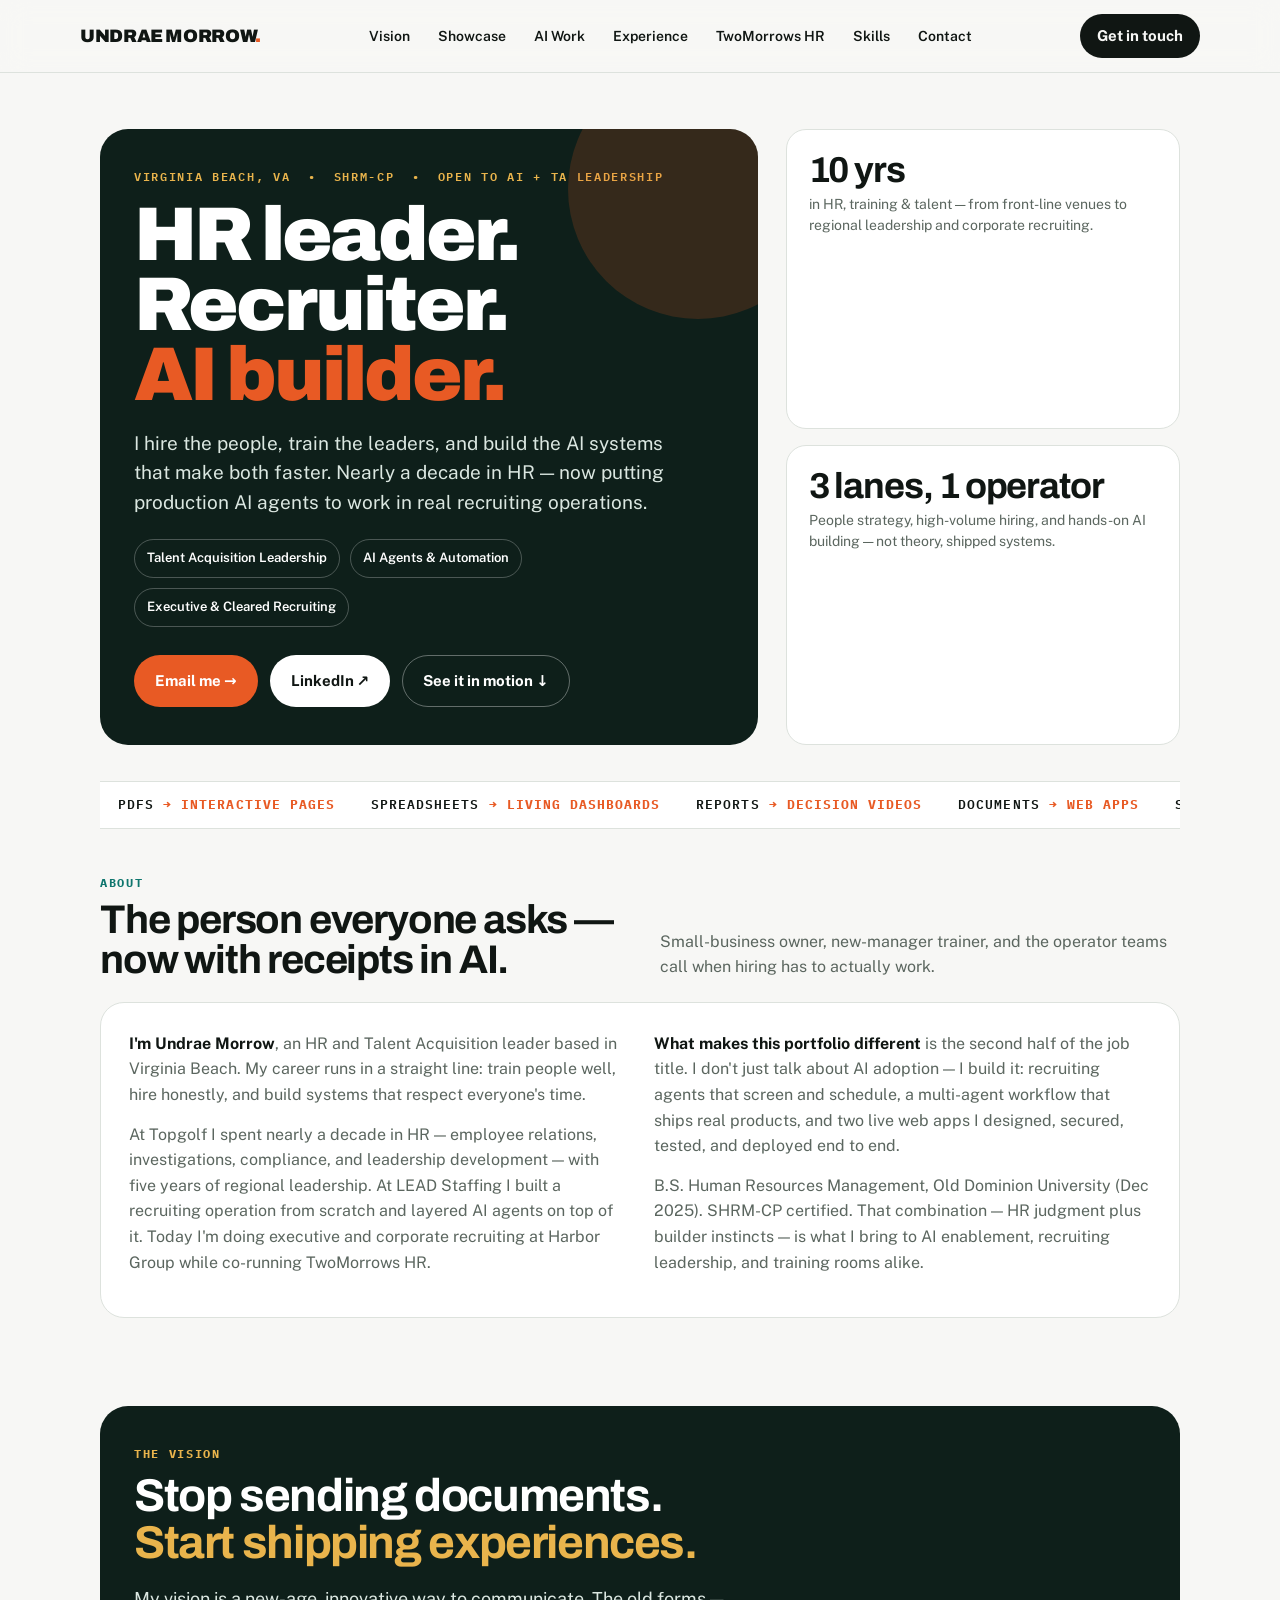
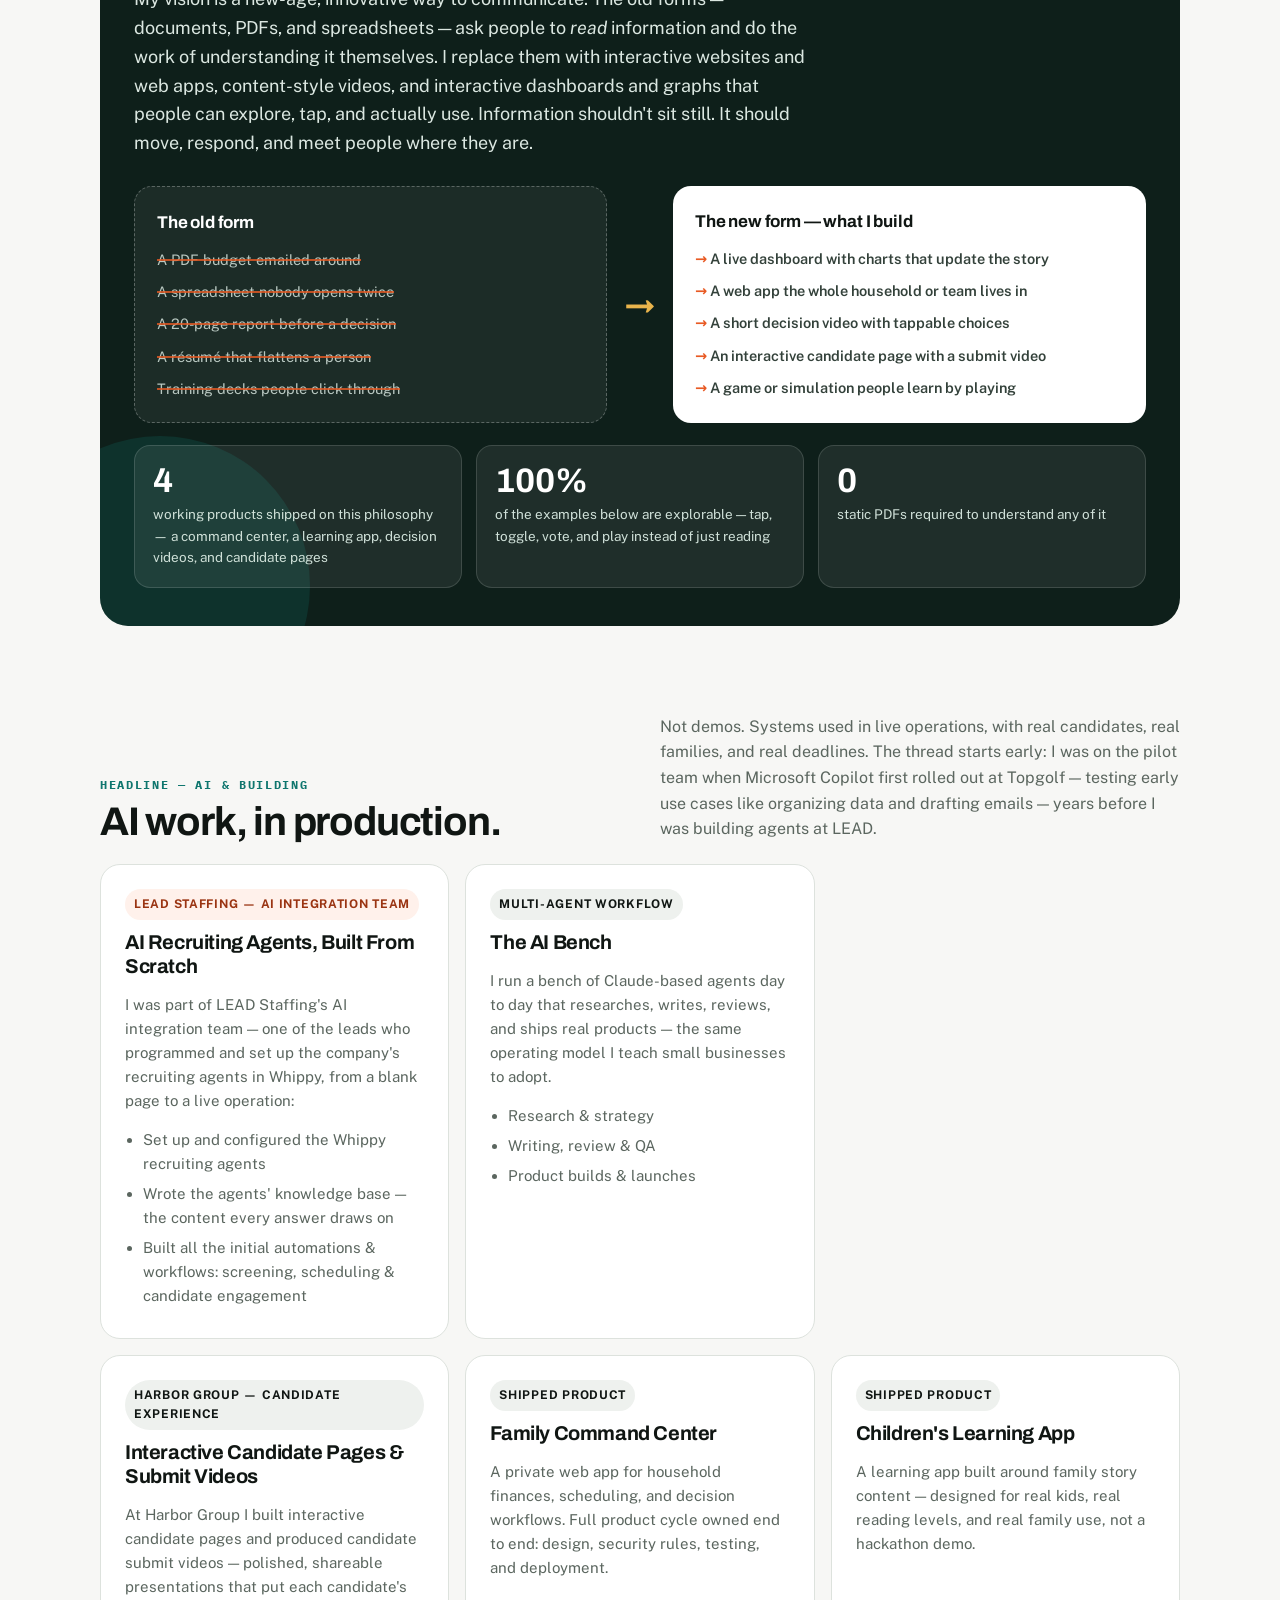
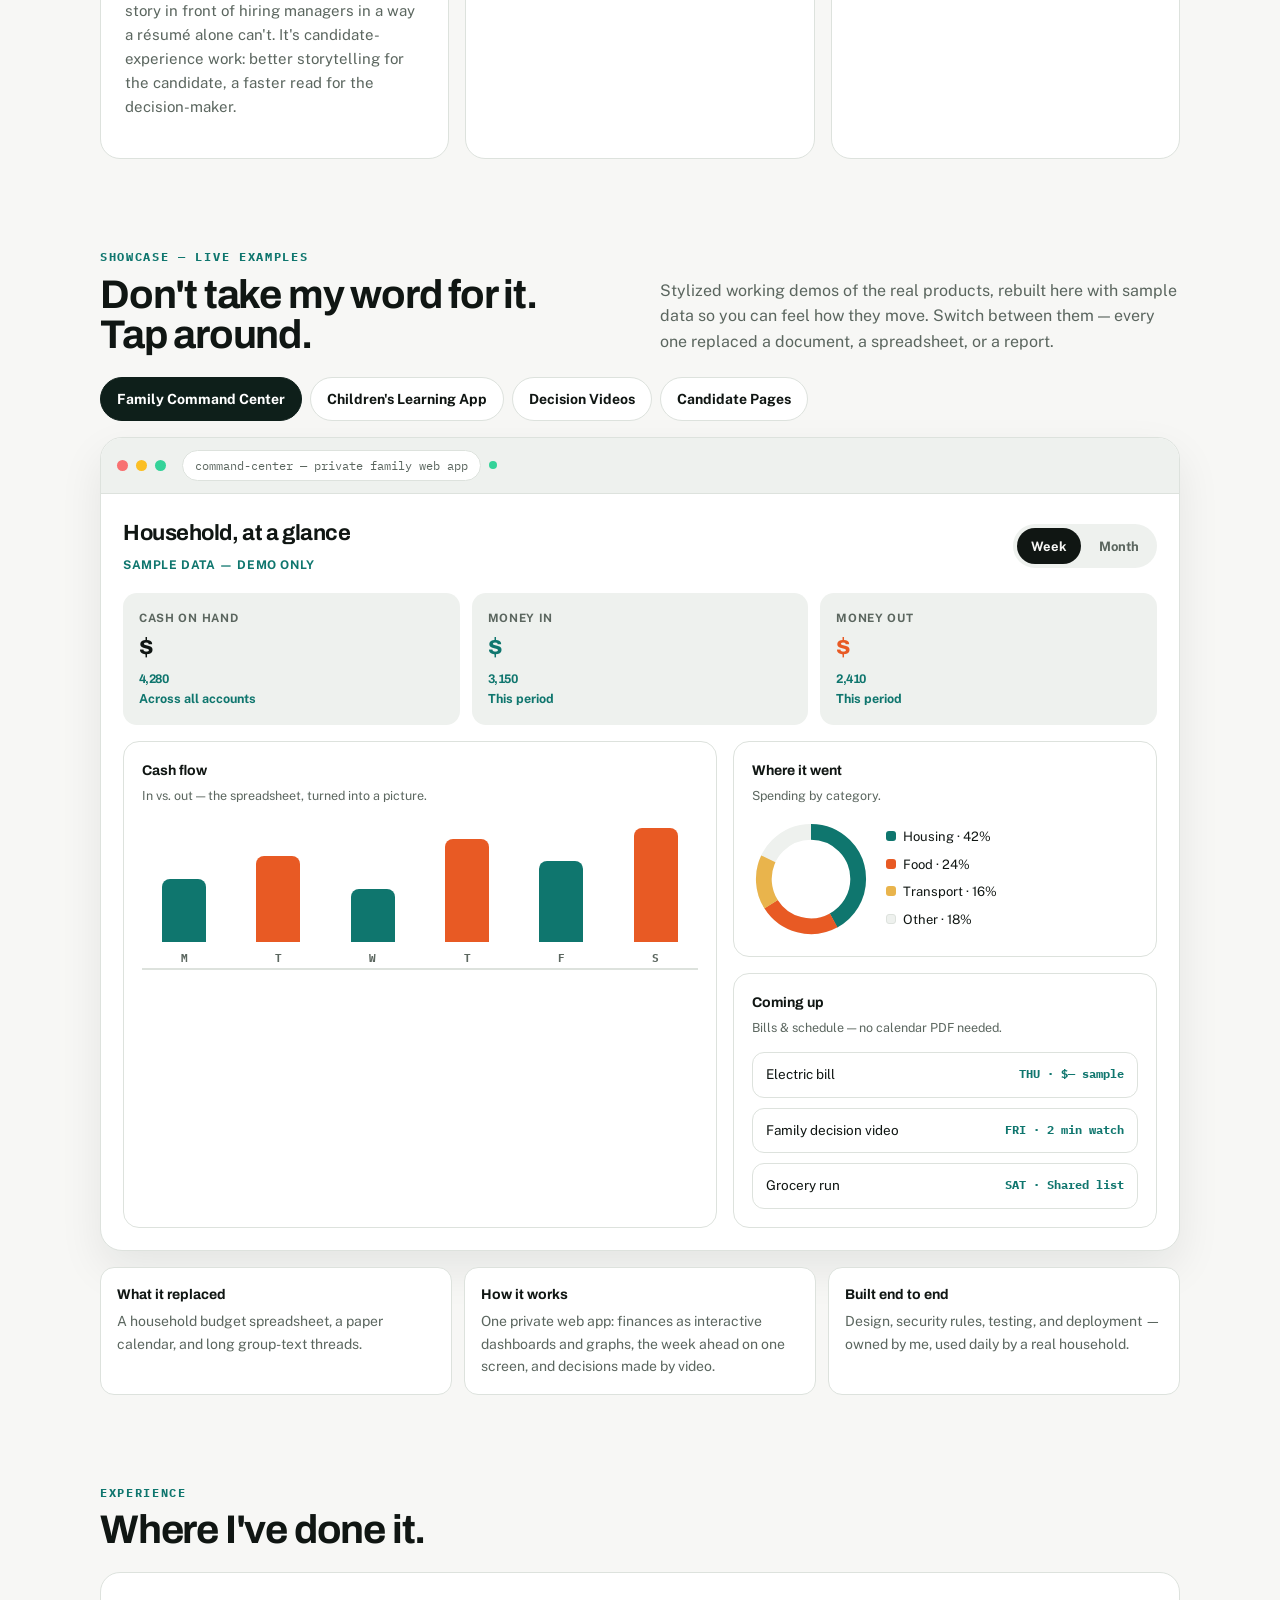
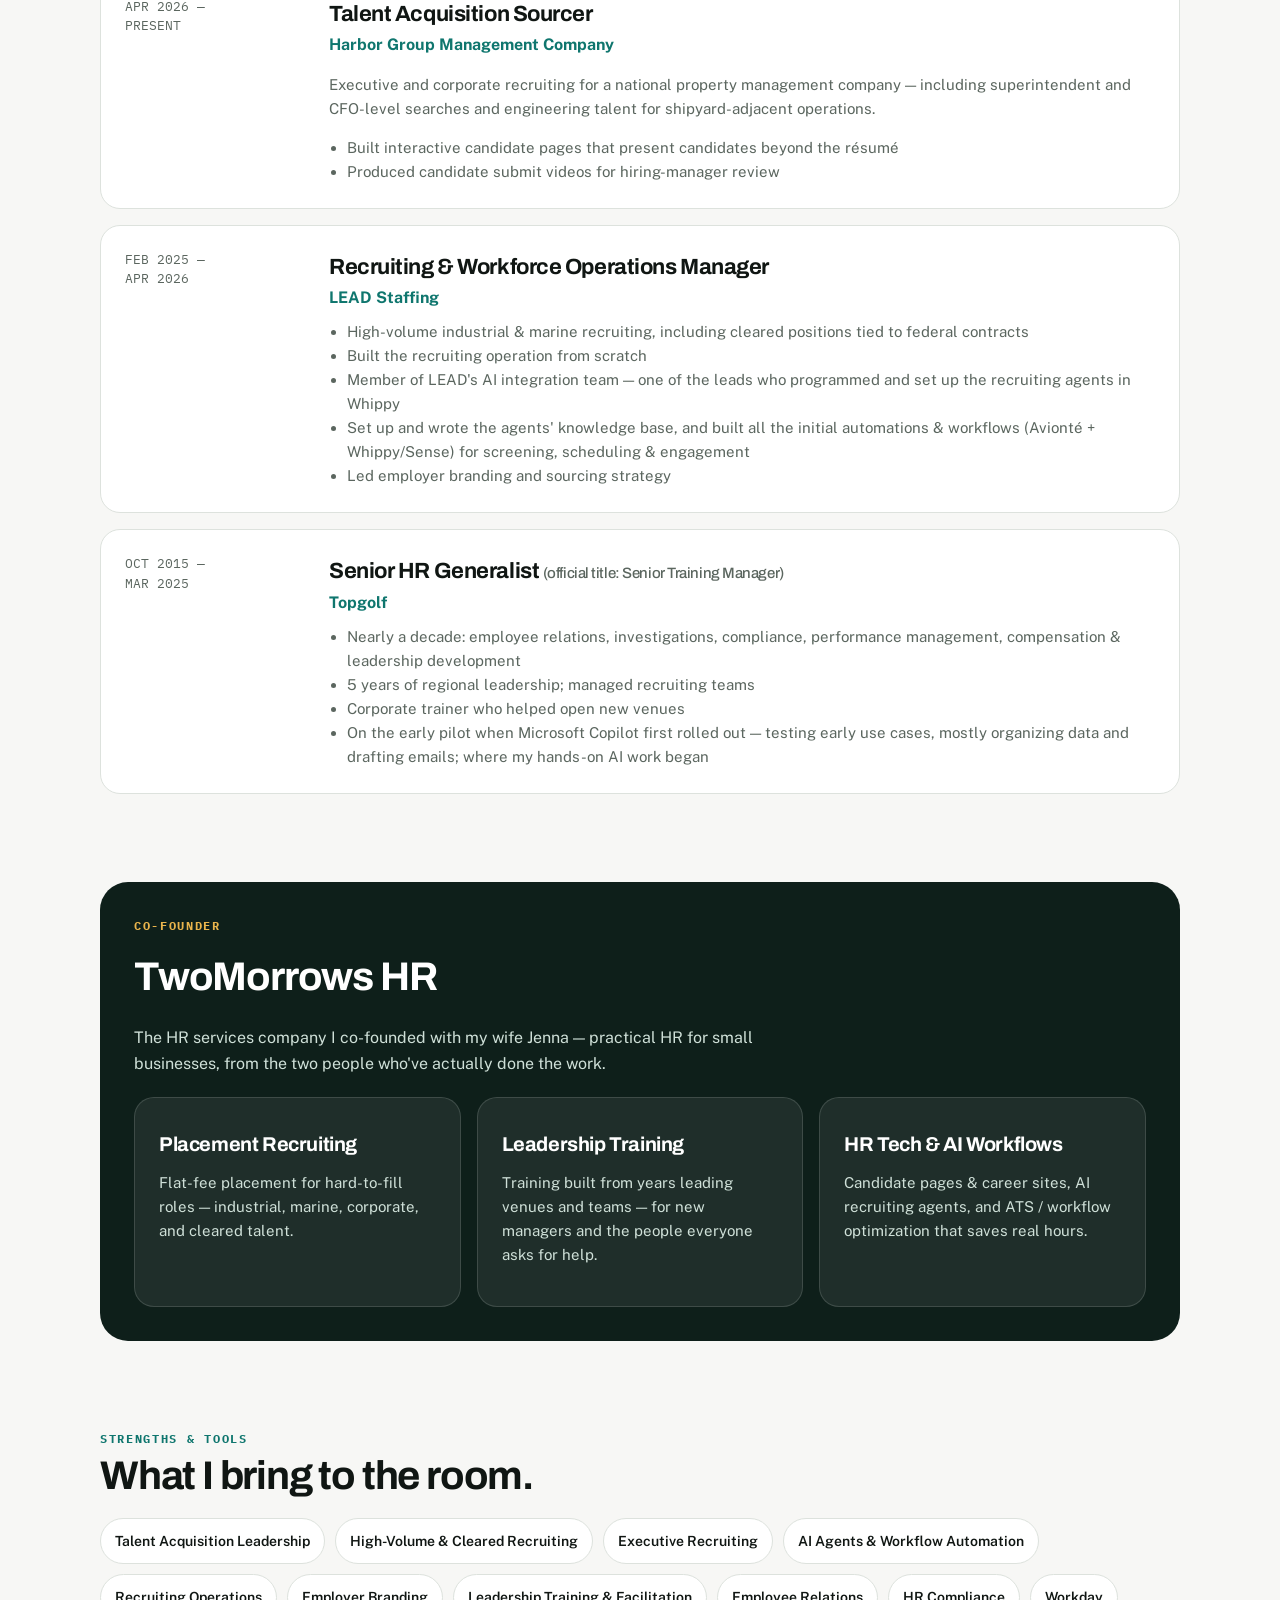
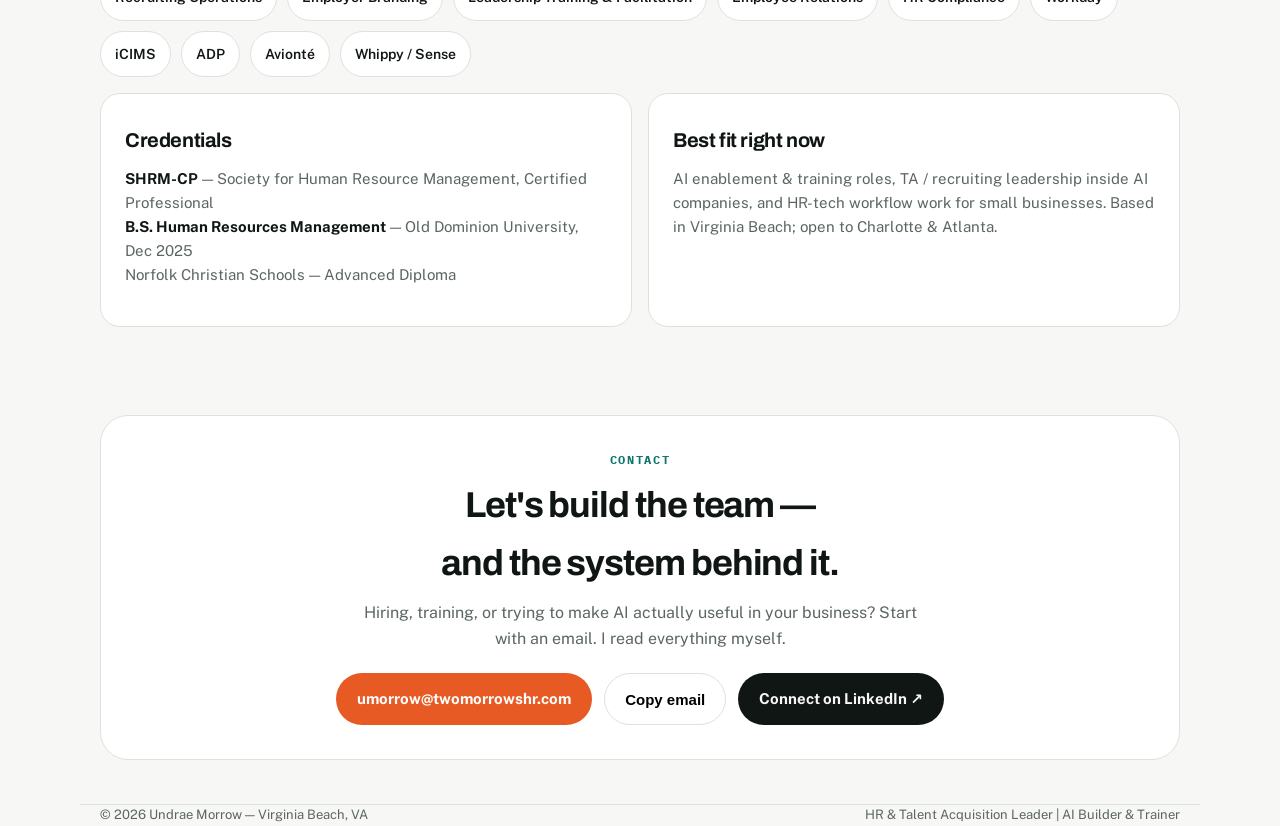
==== commit d1534ff5: "Remove OpenWorks mentions — no application content on the public portfolio" ====
--- a/index.html
+++ b/index.html
@@ -237,7 +237,6 @@
     <div class="side">
       <div class="stat"><b>10 yrs</b><p>in HR, training & talent — from front-line venues to regional leadership and corporate recruiting.</p></div>
       <div class="stat"><b>3 lanes, 1 operator</b><p>People strategy, high-volume hiring, and hands-on AI building — not theory, shipped systems.</p></div>
-      <div class="cred"><b>OpenAI OpenWorks — Application Ready</b><p>Application prepared for OpenAI's partner program bringing hands-on AI help to small businesses — the exact work I already do.</p></div>
     </div>
   </div></div>
 
@@ -266,7 +265,6 @@
   <div class="grid3">
     <article class="card"><span class="tag orange">LEAD Staffing — AI Integration Team</span><h3>AI Recruiting Agents, Built From Scratch</h3><p>I was part of LEAD Staffing's AI integration team — one of the leads who programmed and set up the company's recruiting agents in Whippy, from a blank page to a live operation:</p><ul><li>Set up and configured the Whippy recruiting agents</li><li>Wrote the agents' knowledge base — the content every answer draws on</li><li>Built all the initial automations & workflows: screening, scheduling & candidate engagement</li></ul></article>
     <article class="card"><span class="tag">Multi-Agent Workflow</span><h3>The AI Bench</h3><p>I run a bench of Claude-based agents day to day that researches, writes, reviews, and ships real products — the same operating model I teach small businesses to adopt.</p><ul><li>Research & strategy</li><li>Writing, review & QA</li><li>Product builds & launches</li></ul></article>
-    <article class="card"><span class="tag">OpenAI</span><h3>OpenWorks — Application Prepared</h3><p>Application fully prepared for OpenAI's OpenWorks partner program — local experts helping small businesses learn AI, build tools, and grow. Willing to work in-person in Charlotte or Atlanta.</p><ul><li>Workshop-style training</li><li>Hands-on tool building</li><li>Small-business focus</li></ul></article>
   </div>
   <div class="grid3" style="margin-top:16px">
     <article class="card"><span class="tag">Harbor Group — Candidate Experience</span><h3>Interactive Candidate Pages & Submit Videos</h3><p>At Harbor Group I built interactive candidate pages and produced candidate submit videos — polished, shareable presentations that put each candidate's story in front of hiring managers in a way a résumé alone can't. It's candidate-experience work: better storytelling for the candidate, a faster read for the decision-maker.</p></article>
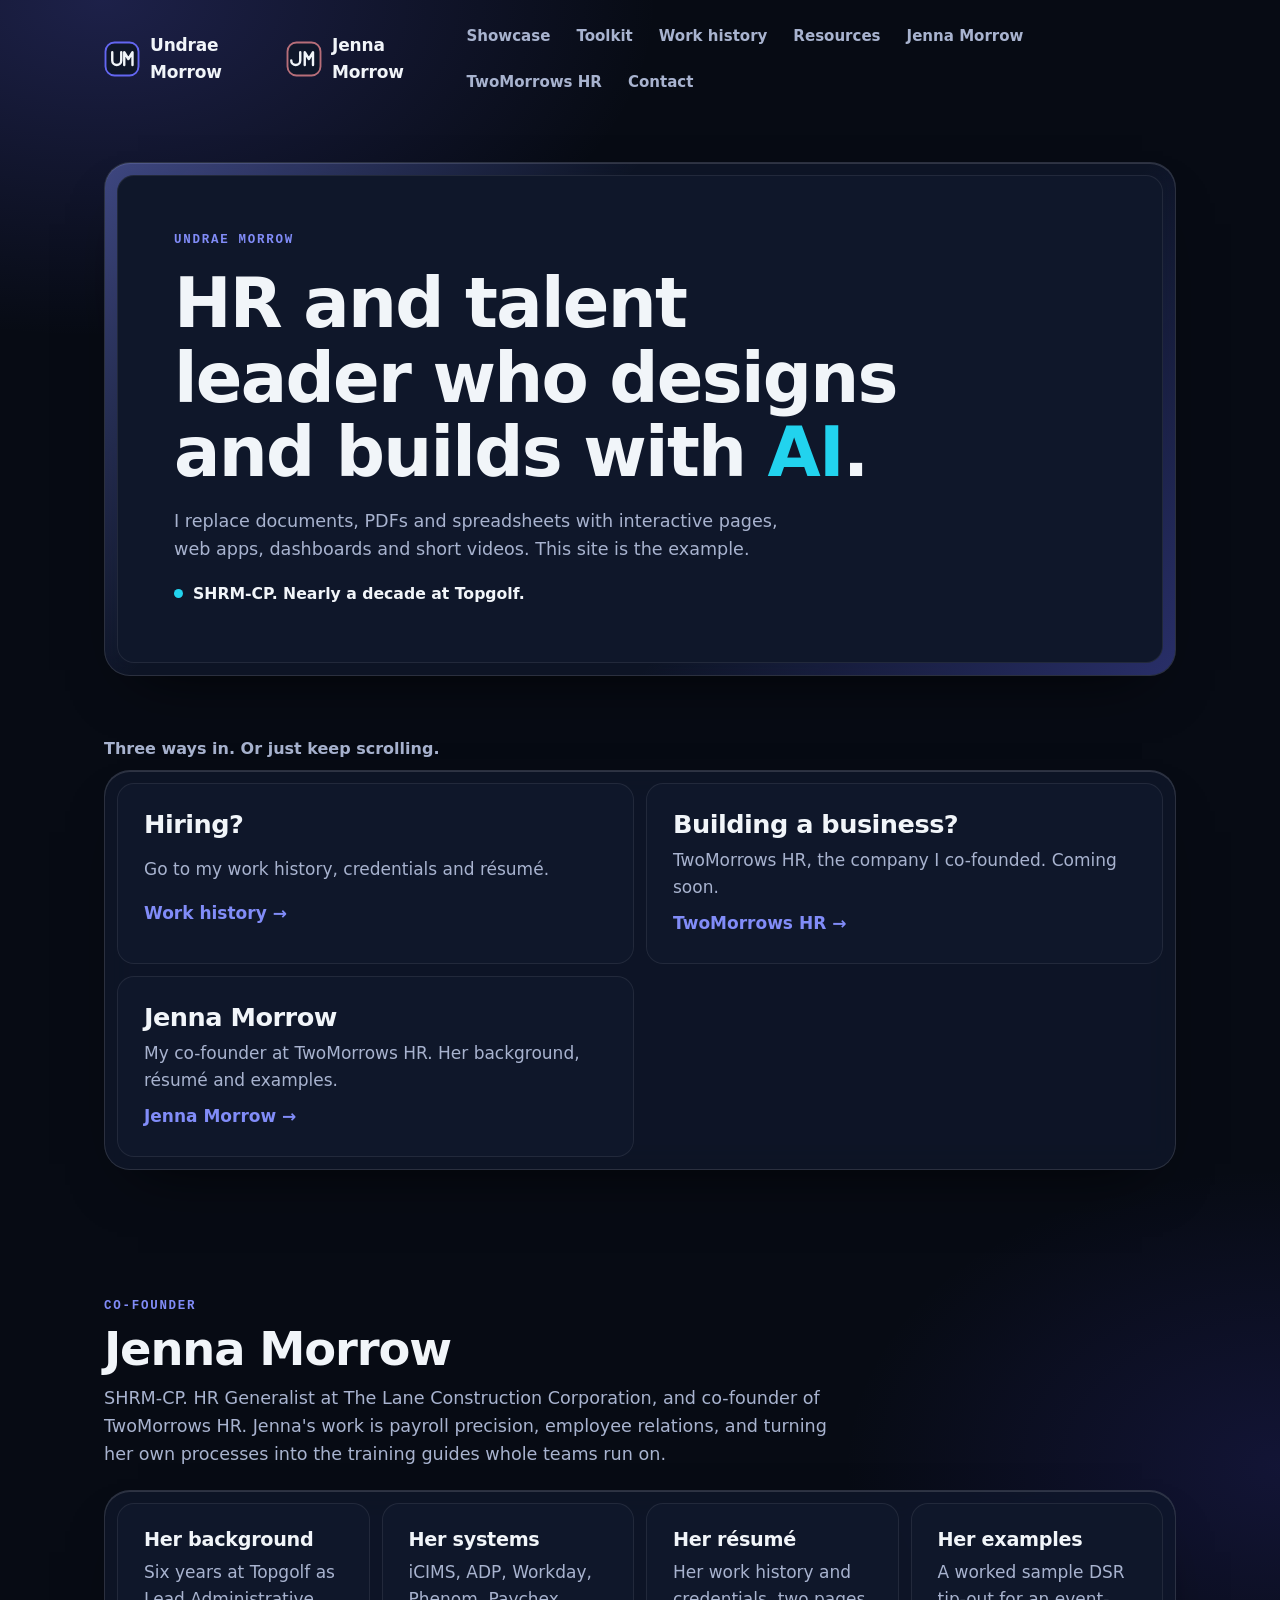
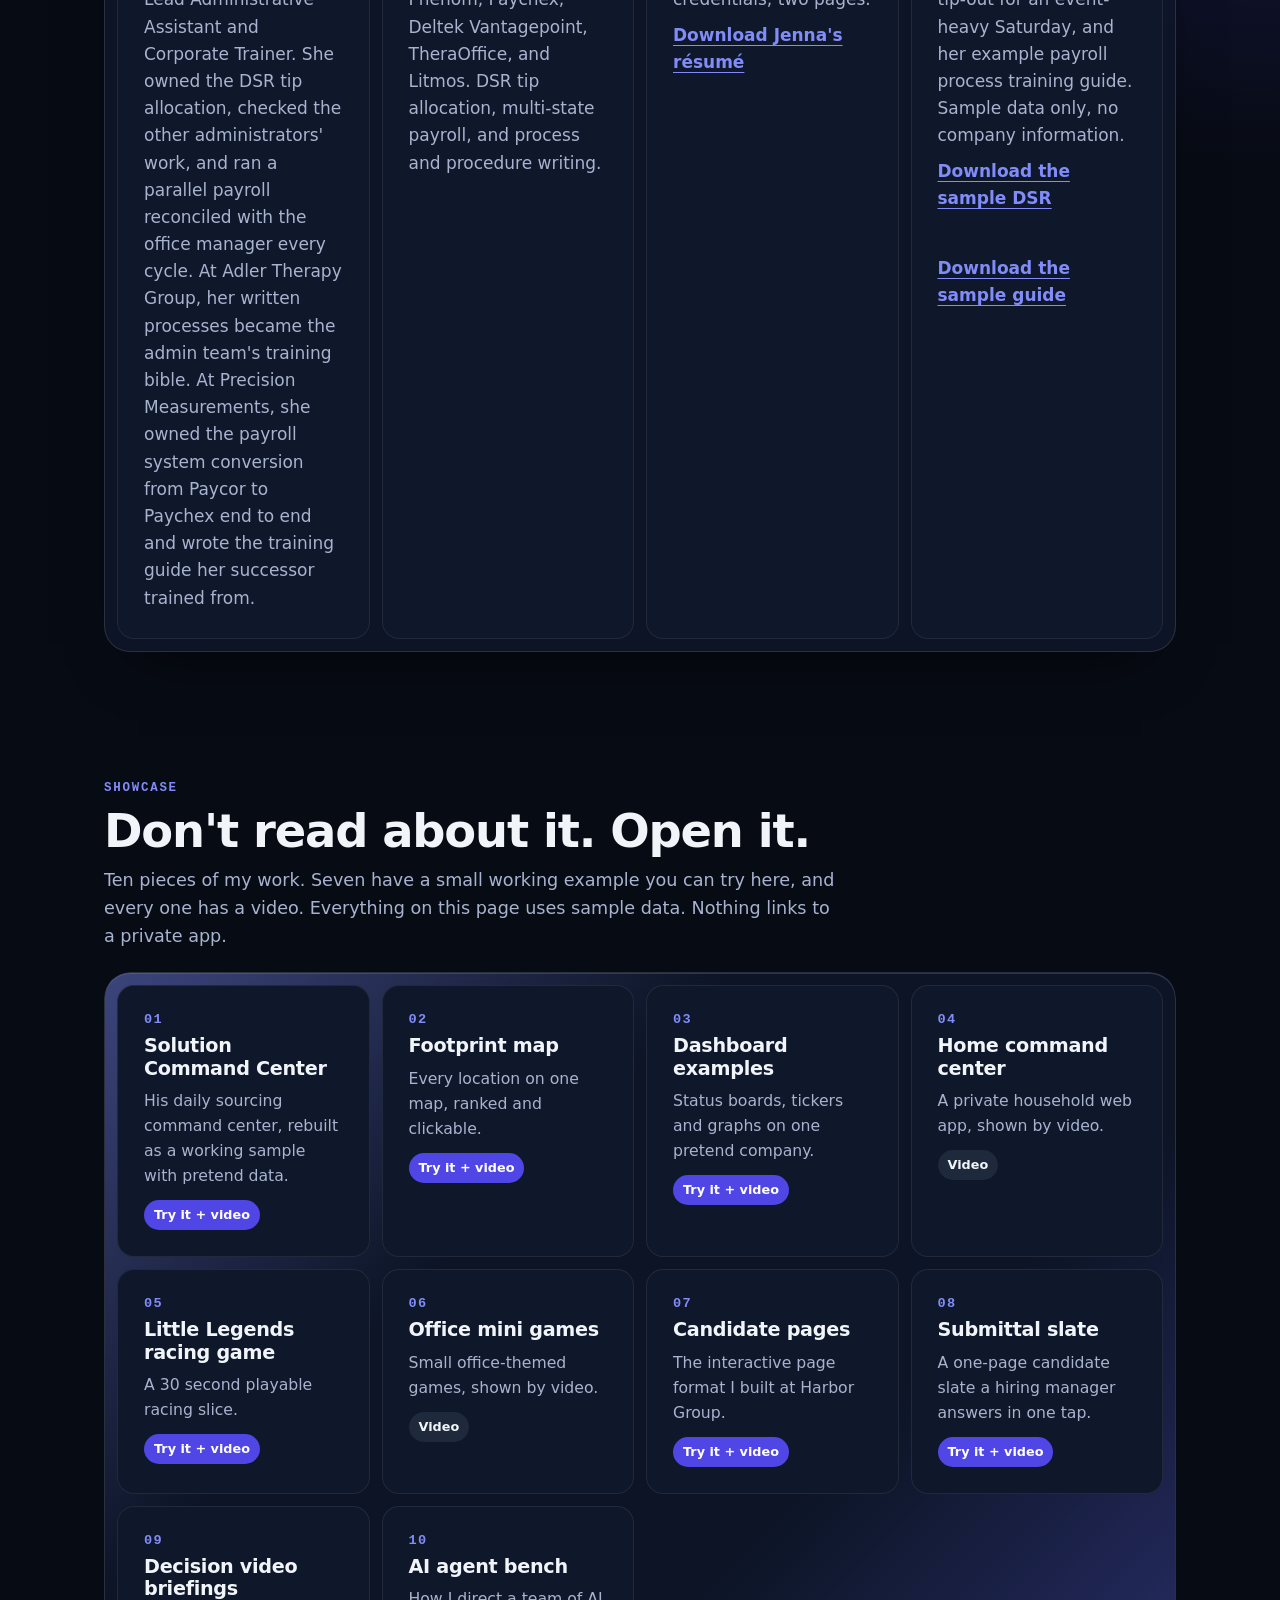
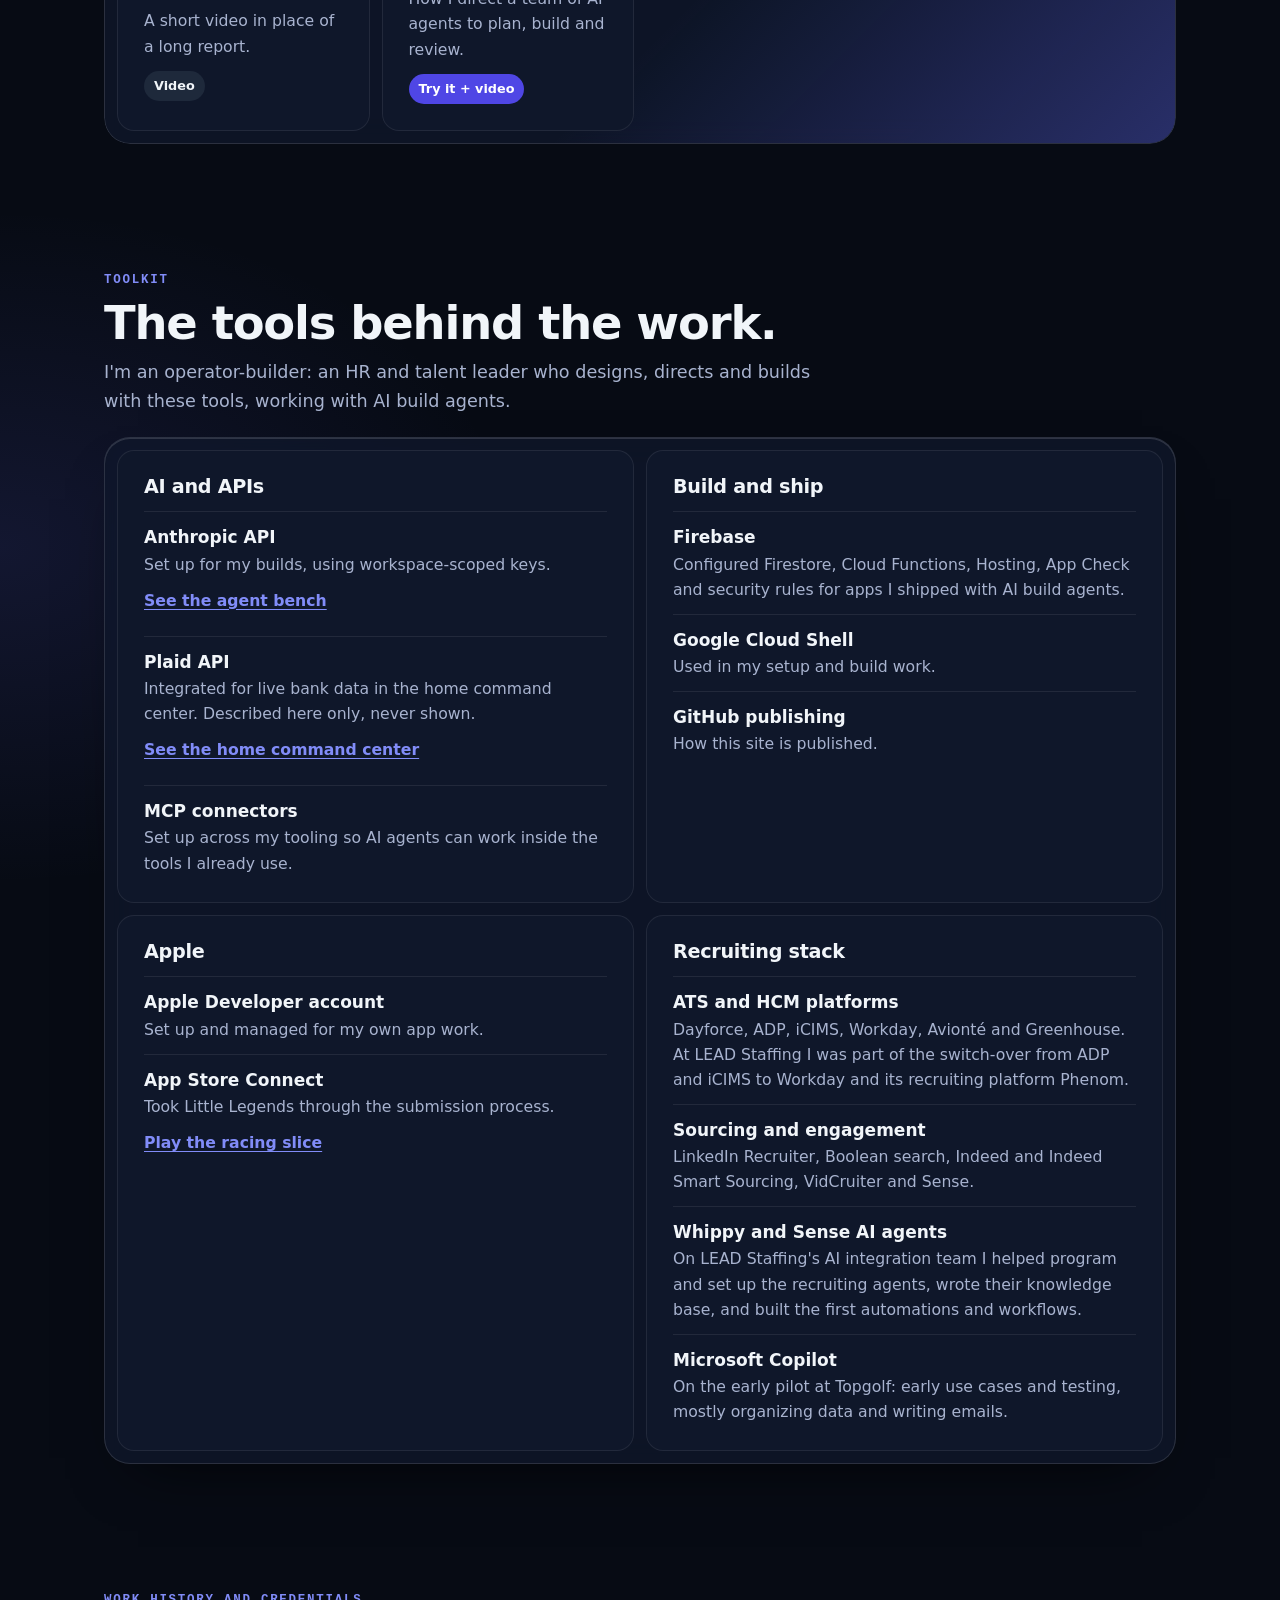
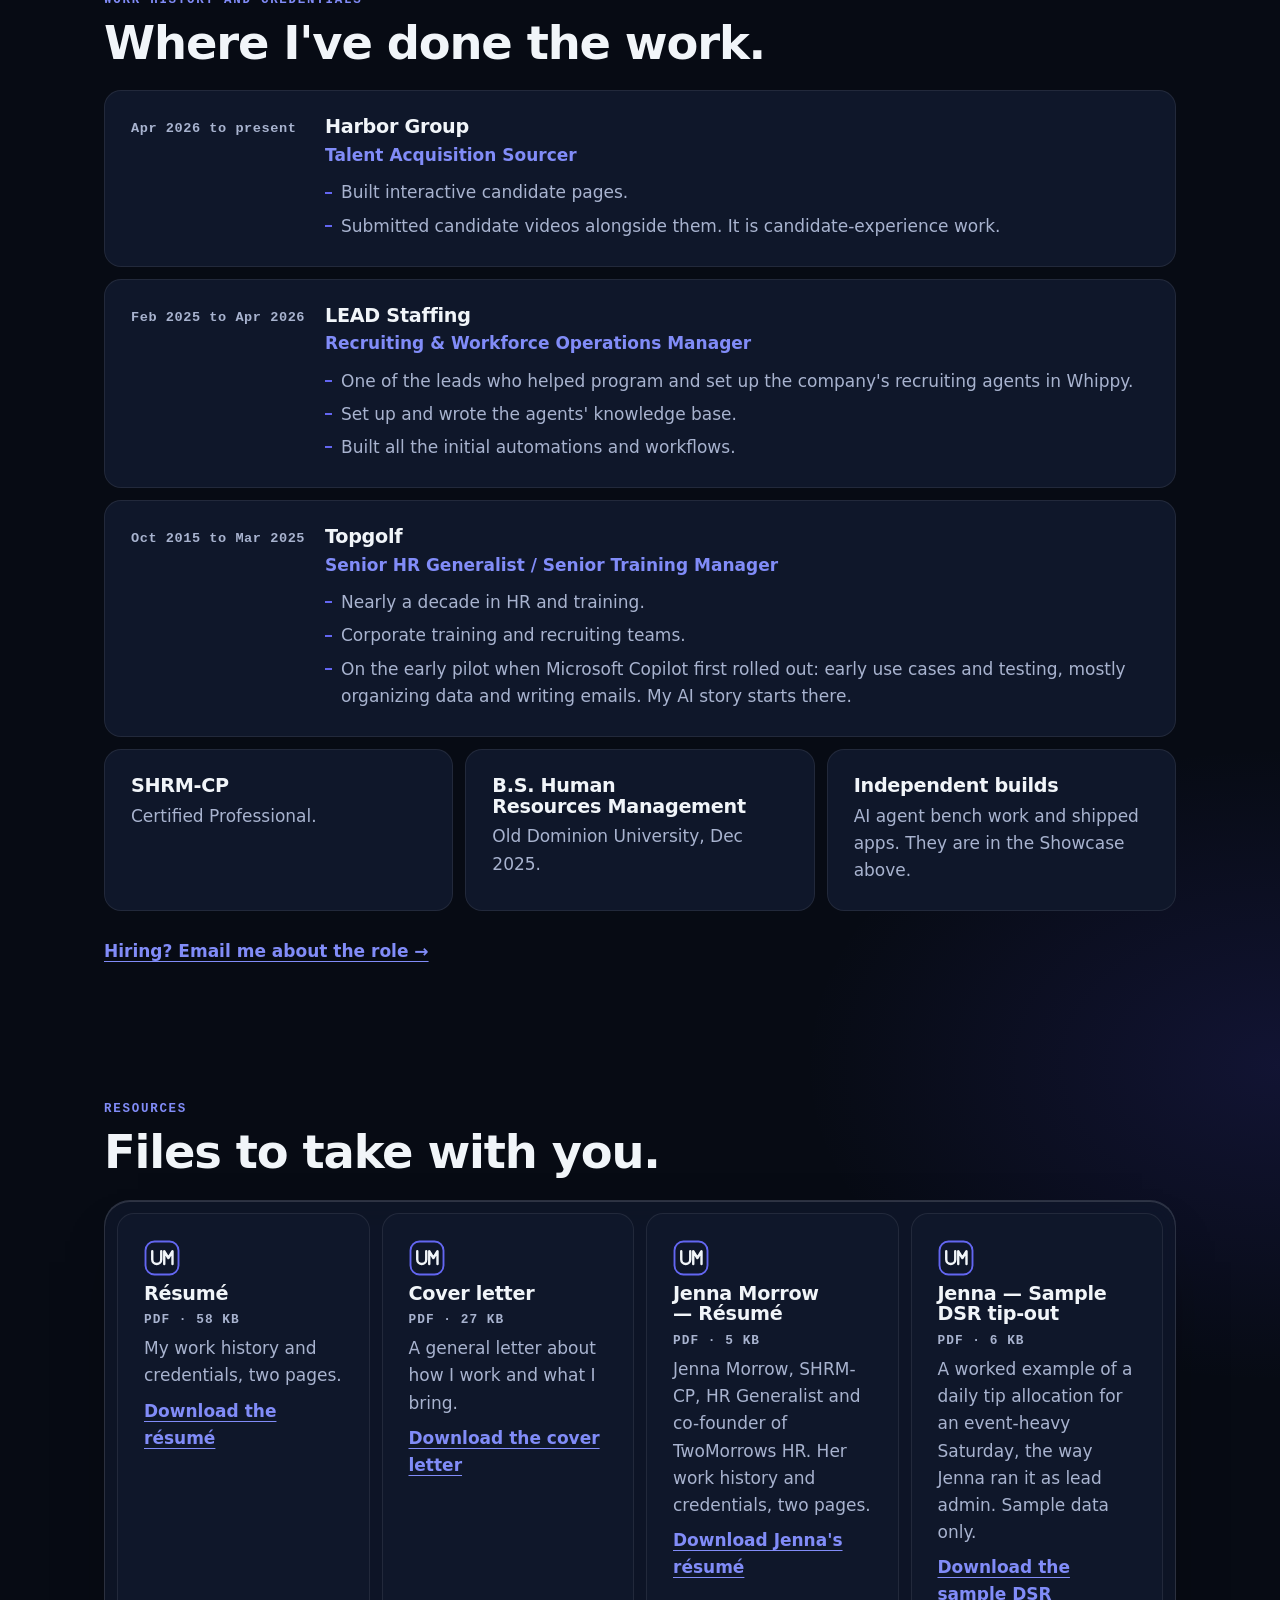
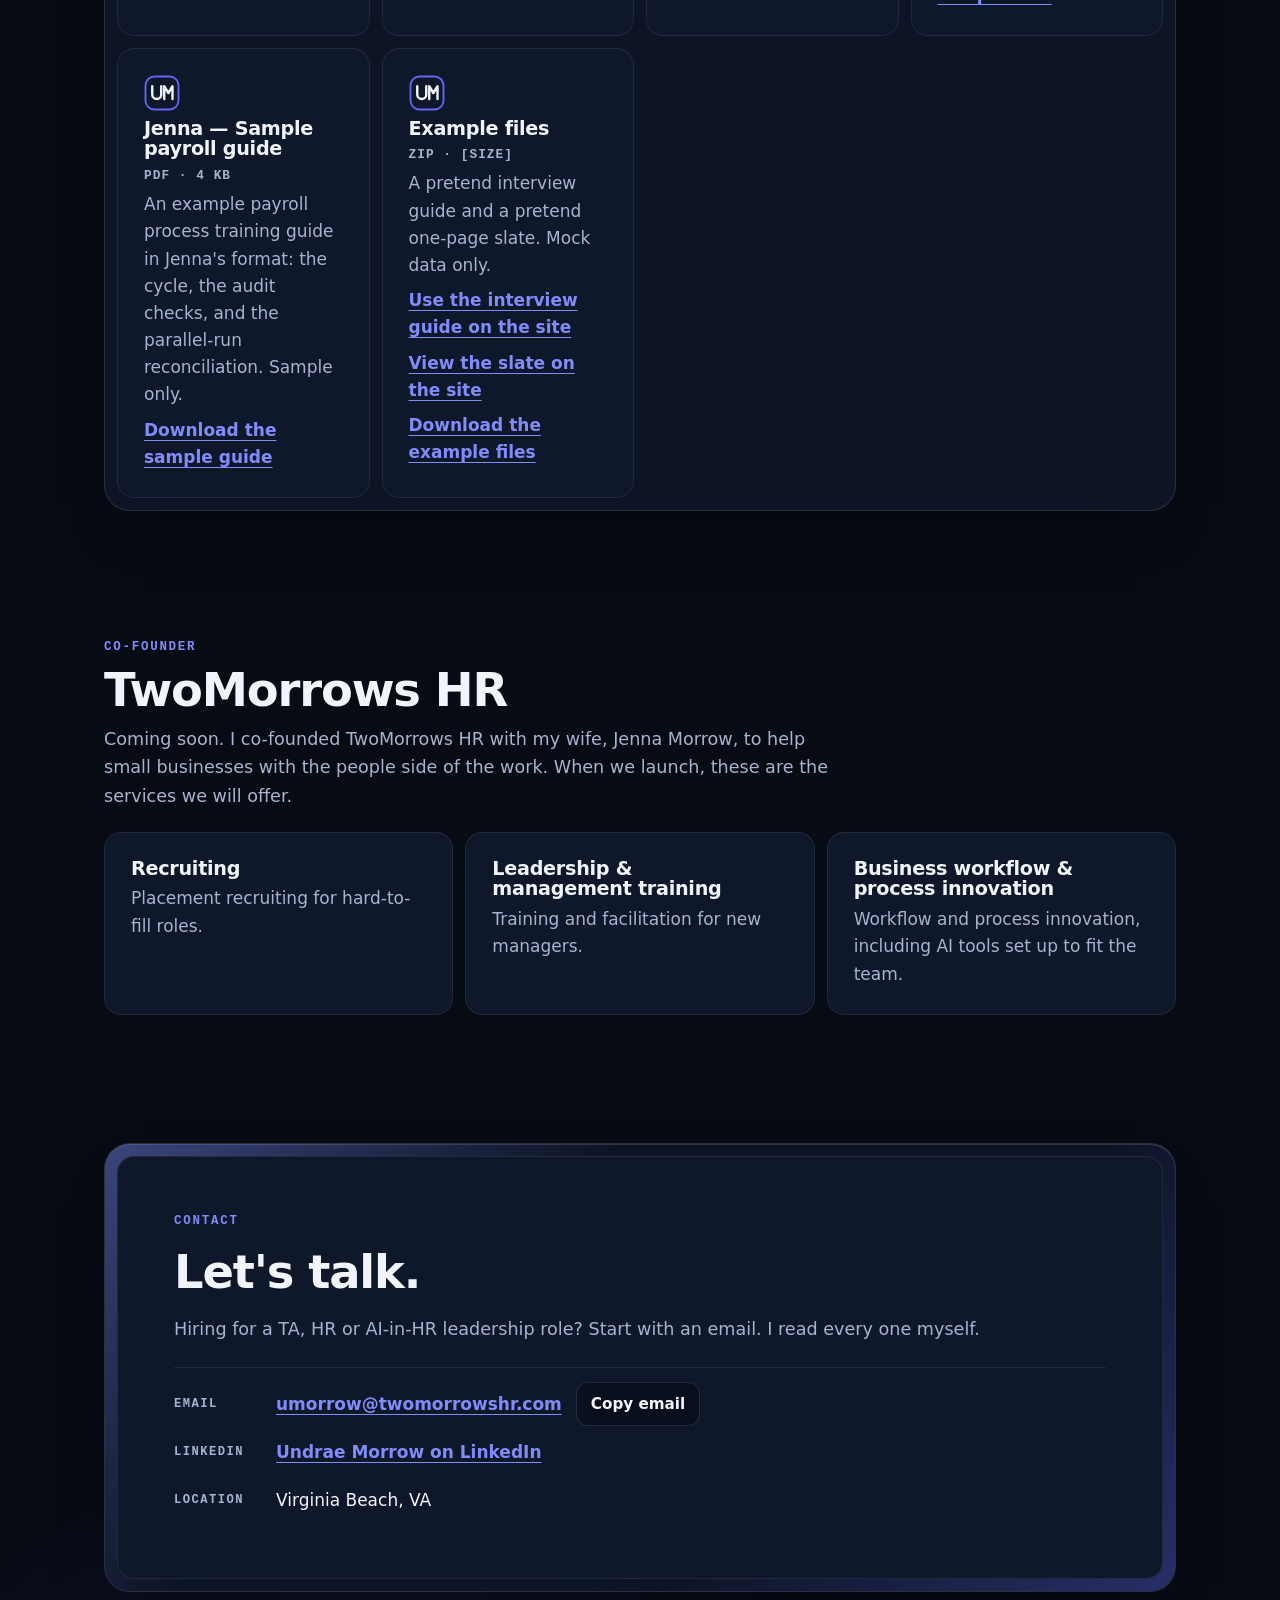
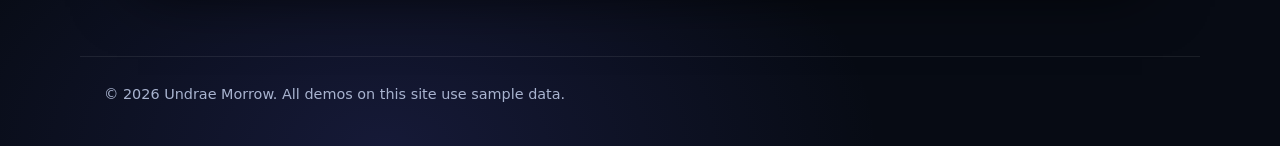
==== commit 32199530: "Portfolio release (hash B 920fe732): root files" ====
--- a/index.html
+++ b/index.html
@@ -1,511 +1,578 @@
 <!doctype html>
 <html lang="en">
 <head>
-<meta charset="utf-8"/>
-<meta name="viewport" content="width=device-width, initial-scale=1, viewport-fit=cover"/>
-<meta name="color-scheme" content="light dark"/>
-<link rel="icon" href="data:,"/>
-<title>Undrae Morrow — Portfolio</title>
-<link rel="preconnect" href="https://fonts.googleapis.com">
-<link rel="preconnect" href="https://fonts.gstatic.com" crossorigin>
-<link href="https://fonts.googleapis.com/css2?family=Archivo:wght@500;600;700;800;900&family=Public+Sans:wght@400;500;600;700&family=IBM+Plex+Mono:wght@500&display=swap" rel="stylesheet">
+<meta charset="utf-8">
+<meta name="viewport" content="width=device-width, initial-scale=1, viewport-fit=cover">
+<meta name="color-scheme" content="dark">
+<meta name="theme-color" content="#070B14">
+<title>Undrae Morrow | HR and talent leader who builds with AI</title>
+<meta name="description" content="Undrae Morrow, SHRM-CP. HR and talent acquisition leader who designs and builds with AI. Try the working examples, see the toolkit and work history, and get in touch.">
+<link rel="canonical" href="https://umorrow757.github.io/undrae-morrow-portfolio/">
+<meta property="og:type" content="website">
+<meta property="og:site_name" content="Undrae Morrow Portfolio">
+<meta property="og:title" content="Undrae Morrow | HR and talent leader who builds with AI">
+<meta property="og:description" content="An interactive portfolio: working examples, video walkthroughs, toolkit and work history. All demos use sample data.">
+<meta property="og:url" content="https://umorrow757.github.io/undrae-morrow-portfolio/">
+<meta property="og:image" content="https://umorrow757.github.io/undrae-morrow-portfolio/og-image.png">
+<meta property="og:image:width" content="1200">
+<meta property="og:image:height" content="630">
+<meta property="og:image:alt" content="Undrae Morrow. HR and talent leader who designs and builds with AI. Interactive portfolio.">
+<meta name="twitter:card" content="summary_large_image">
+<meta name="twitter:title" content="Undrae Morrow | HR and talent leader who builds with AI">
+<meta name="twitter:description" content="An interactive portfolio: working examples, video walkthroughs, toolkit and work history. All demos use sample data.">
+<meta name="twitter:image" content="https://umorrow757.github.io/undrae-morrow-portfolio/og-image.png">
+<link rel="icon" href="favicon.svg" type="image/svg+xml">
+<link rel="stylesheet" href="styles.css">
+<script>if('noModule' in HTMLScriptElement.prototype)document.documentElement.className='js'</script>
+<script type="module" src="main.js"></script>
 <style>
-:root{
-  --bg:#f7f7f5; --surface:#ffffff; --surface2:#eef1ee; --ink:#101613; --muted:#5b665f; --line:#dde2dd;
-  --navy:#0e1f1a; --navy2:#14332a; --accent:#e85a24; --accent2:#0f766e; --gold:#e9b44c;
-  --radius:20px;
-}
-@media (prefers-color-scheme: dark){
-  :root{ --bg:#0c1210; --surface:#141c19; --surface2:#1a2521; --ink:#f2f4f2; --muted:#a8b5ad; --line:#26332e; --navy:#0e1f1a; }
-}
-*{box-sizing:border-box} html{scroll-behavior:smooth} body{margin:0;font-family:"Public Sans",system-ui,sans-serif;background:var(--bg);color:var(--ink);line-height:1.6}
-a{color:inherit} button,[role="button"]{min-height:44px}
-.wrap{max-width:1120px;margin:0 auto;padding:0 20px}
-.topbar{position:sticky;top:0;z-index:20;background:color-mix(in srgb, var(--bg) 88%, transparent);backdrop-filter:blur(14px);border-bottom:1px solid var(--line)}
-.topbar-in{display:flex;align-items:center;justify-content:space-between;gap:16px;padding:14px 0}
-.logo{font-family:Archivo,sans-serif;font-weight:900;letter-spacing:-.02em;font-size:18px;text-decoration:none}
-.logo span{color:var(--accent)}
-.nav{display:flex;gap:4px;flex-wrap:wrap}
-.nav a{text-decoration:none;font-size:14px;font-weight:600;padding:10px 12px;border-radius:999px;transition:background .2s,transform .2s}
-.nav a:active{transform:scale(.96)}
-.nav a:hover{background:var(--surface2)}
-.btn{display:inline-flex;align-items:center;justify-content:center;gap:8px;padding:13px 20px;border-radius:999px;font-weight:700;font-size:15px;text-decoration:none;border:1px solid transparent;cursor:pointer;min-height:48px}
-.btn-primary{background:var(--accent);color:#fff}
-.btn-dark{background:var(--ink);color:var(--bg)}
-.btn-outline{border-color:var(--line);background:var(--surface)}
-.hero{padding:56px 0 28px}
-.hero-grid{display:grid;grid-template-columns:1.25fr .75fr;gap:28px;align-items:stretch}
-.hero-card{background:var(--navy);color:#fff;border-radius:28px;padding:38px 34px;position:relative;overflow:hidden}
-.hero-card:after{content:"";position:absolute;right:-70px;top:-70px;width:260px;height:260px;border-radius:50%;background:var(--accent);opacity:.18}
-.eyebrow{font-family:"IBM Plex Mono",monospace;font-size:12px;letter-spacing:.14em;text-transform:uppercase;color:var(--gold);font-weight:600}
-h1{font-family:Archivo,sans-serif;font-size:clamp(44px,7vw,76px);line-height:.92;letter-spacing:-.04em;margin:14px 0 16px;font-weight:900}
-h1 em{font-style:normal;color:var(--accent)}
-.lede{font-size:19px;line-height:1.55;color:#dbe7e1;max-width:560px}
-.hero-meta{display:flex;flex-wrap:wrap;gap:10px;margin-top:22px}
-.pill{border:1px solid rgba(255,255,255,.25);padding:8px 12px;border-radius:999px;font-size:13px;font-weight:600}
-.hero-actions{display:flex;flex-wrap:wrap;gap:12px;margin-top:28px;position:relative;z-index:1}
-.side{display:grid;gap:16px}
-.stat{background:var(--surface);border:1px solid var(--line);border-radius:var(--radius);padding:22px}
-.stat b{font-family:Archivo,sans-serif;font-size:36px;line-height:1;display:block;letter-spacing:-.03em}
-.stat p{margin:6px 0 0;color:var(--muted);font-size:14px;line-height:1.5}
-.cred{background:var(--accent);color:#fff;border-radius:var(--radius);padding:22px}
-.cred b{font-family:Archivo,sans-serif;font-size:20px;line-height:1.2;display:block}
-.cred p{margin:8px 0 0;font-size:14px;opacity:.92}
-section{padding:44px 0}
-.sec-head{display:flex;justify-content:space-between;align-items:end;gap:20px;margin-bottom:22px}
-.sec-head h2{font-family:Archivo,sans-serif;font-size:clamp(28px,4vw,40px);line-height:1;letter-spacing:-.03em;margin:8px 0 0}
-.sec-head p{color:var(--muted);max-width:520px;margin:0}
-.kicker{font-family:"IBM Plex Mono",monospace;font-size:12px;letter-spacing:.14em;text-transform:uppercase;color:var(--accent2);font-weight:700}
-.grid3{display:grid;grid-template-columns:repeat(3,1fr);gap:16px}
-.grid2{display:grid;grid-template-columns:1fr 1fr;gap:16px}
-.card{background:var(--surface);border:1px solid var(--line);border-radius:var(--radius);padding:24px}
-.card h3{font-family:Archivo,sans-serif;font-size:20px;line-height:1.2;margin:10px 0 8px;letter-spacing:-.02em}
-.card p,.card li{color:var(--muted);font-size:15px}
-.card ul{margin:10px 0 0;padding-left:18px} .card li{margin:6px 0}
-.tag{display:inline-block;font-size:12px;font-weight:700;letter-spacing:.06em;text-transform:uppercase;padding:6px 9px;border-radius:999px;background:var(--surface2)}
-.tag.orange{background:#fff1eb;color:#9a3412} @media(prefers-color-scheme:dark){.tag.orange{background:#3a2118;color:#ffb59a}}
-.about{background:var(--surface);border:1px solid var(--line);border-radius:24px;padding:28px;display:grid;grid-template-columns:1fr 1fr;gap:28px}
-.about p{color:var(--muted);margin:0 0 14px;font-size:16px} .about p strong{color:var(--ink)}
-.timeline{display:grid;gap:16px}
-.job{background:var(--surface);border:1px solid var(--line);border-radius:var(--radius);padding:24px;display:grid;grid-template-columns:180px 1fr;gap:24px}
-.date{font-family:"IBM Plex Mono",monospace;font-size:13px;color:var(--muted);line-height:1.5}
-.job h3{font-family:Archivo,sans-serif;margin:0;font-size:22px;letter-spacing:-.02em}
-.job .co{font-weight:700;color:var(--accent2)}
-.job p,.job li{color:var(--muted);font-size:15px} .job ul{padding-left:18px;margin:10px 0 0}
-.two{background:var(--navy);color:#fff;border-radius:28px;padding:34px}
-.two h2{color:#fff} .two p{color:#cfe0d8}
-.two .card{background:rgba(255,255,255,.07);border-color:rgba(255,255,255,.14);color:#fff}
-.two .card p{color:#cfe0d8}
-.chips{display:flex;flex-wrap:wrap;gap:10px}
-.chip{background:var(--surface);border:1px solid var(--line);padding:11px 14px;border-radius:999px;font-weight:600;font-size:14px}
-.contact{background:var(--surface);border:1px solid var(--line);border-radius:28px;padding:34px;text-align:center}
-.contact h2{font-family:Archivo,sans-serif;font-size:36px;letter-spacing:-.03em;margin:8px 0}
-.contact p{color:var(--muted);max-width:560px;margin:0 auto 22px}
-.toast{position:fixed;left:50%;transform:translateX(-50%);bottom:20px;background:var(--ink);color:var(--bg);padding:12px 16px;border-radius:999px;font-weight:600;font-size:14px;opacity:0;pointer-events:none;transition:.25s;z-index:50}
-.toast.show{opacity:1}
-footer{padding:28px 0 40px;color:var(--muted);font-size:13px;display:flex;justify-content:space-between;gap:16px;flex-wrap:wrap;border-top:1px solid var(--line)}
-/* ===== Motion system ===== */
-.reveal{opacity:0;transform:translateY(26px);transition:opacity .7s ease,transform .7s cubic-bezier(.22,1,.36,1)}
-.reveal.in{opacity:1;transform:none}
-.card,.job,.stat{transition:transform .25s ease,box-shadow .25s ease,border-color .25s ease}
-.card:hover,.job:hover{transform:translateY(-4px);box-shadow:0 14px 34px rgba(14,31,26,.10);border-color:var(--accent2)}
-.chip{transition:transform .2s,background .2s}.chip:hover{transform:translateY(-2px);background:var(--surface2)}
-.btn{transition:transform .18s,filter .18s}.btn:hover{transform:translateY(-2px);filter:brightness(1.05)}.btn:active{transform:scale(.97)}
-@keyframes floaty{0%,100%{transform:translateY(0)}50%{transform:translateY(-10px)}}
-@keyframes pulseDot{0%,100%{opacity:1;transform:scale(1)}50%{opacity:.45;transform:scale(.7)}}
-@keyframes marquee{from{transform:translateX(0)}to{transform:translateX(-50%)}}
-@keyframes eq{0%,100%{transform:scaleY(.35)}50%{transform:scaleY(1)}}
-@keyframes spinRing{to{stroke-dashoffset:var(--off)}}
-.hero-card:after{animation:floaty 7s ease-in-out infinite}
-.live-dot{display:inline-block;width:8px;height:8px;border-radius:50%;background:#34d399;animation:pulseDot 1.6s infinite;vertical-align:middle}
-/* Ticker */
-.ticker{overflow:hidden;border-top:1px solid var(--line);border-bottom:1px solid var(--line);margin:8px 0 0;padding:12px 0;background:var(--surface)}
-.ticker-track{display:flex;gap:0;width:max-content;animation:marquee 30s linear infinite}
-.ticker span{font-family:"IBM Plex Mono",monospace;font-size:13px;letter-spacing:.08em;text-transform:uppercase;font-weight:600;white-space:nowrap;padding:0 18px}
-.ticker b{color:var(--accent);font-weight:700}
-/* Vision */
-.vision{background:var(--navy);color:#fff;border-radius:28px;padding:38px 34px;position:relative;overflow:hidden}
-.vision:before{content:"";position:absolute;left:-90px;bottom:-110px;width:300px;height:300px;border-radius:50%;background:var(--accent2);opacity:.22;animation:floaty 9s ease-in-out infinite}
-.vision h2{font-family:Archivo,sans-serif;font-size:clamp(30px,4.5vw,46px);line-height:1.02;letter-spacing:-.03em;margin:10px 0 14px;max-width:720px}
-.vision h2 em{font-style:normal;color:var(--gold)}
-.vision .vlede{color:#dbe7e1;font-size:18px;max-width:680px;position:relative;z-index:1}
-.transform{display:grid;grid-template-columns:1fr auto 1fr;gap:18px;align-items:stretch;margin-top:28px;position:relative;z-index:1}
-.tbox{border-radius:18px;padding:22px}
-.tbox.old{background:rgba(255,255,255,.06);border:1px dashed rgba(255,255,255,.28)}
-.tbox.new{background:#fff;color:var(--ink);border:none}
-.tbox h3{font-family:Archivo,sans-serif;margin:0 0 12px;font-size:17px;letter-spacing:-.01em}
-.tbox ul{list-style:none;margin:0;padding:0;display:grid;gap:9px;font-size:14.5px}
-.tbox.old li{color:#b9c8c1;text-decoration:line-through;text-decoration-color:rgba(232,90,36,.8);text-decoration-thickness:2px}
-.tbox.new li{color:#33413a;font-weight:600}
-.tbox.new li::before{content:"→ ";color:var(--accent);font-weight:800}
-.tarrow{display:flex;align-items:center;justify-content:center;font-family:Archivo,sans-serif;font-size:30px;color:var(--gold);font-weight:900}
-.vstats{display:grid;grid-template-columns:repeat(3,1fr);gap:14px;margin-top:22px;position:relative;z-index:1}
-.vstat{background:rgba(255,255,255,.07);border:1px solid rgba(255,255,255,.14);border-radius:16px;padding:18px}
-.vstat b{font-family:Archivo,sans-serif;font-size:34px;display:block;line-height:1}
-.vstat p{margin:6px 0 0;color:#cfe0d8;font-size:13.5px}
-/* Showcase */
-.show-tabs{display:flex;gap:8px;flex-wrap:wrap;margin-bottom:16px}
-.show-tab{border:1px solid var(--line);background:var(--surface);color:var(--ink);border-radius:999px;padding:11px 16px;font-weight:700;font-size:14px;cursor:pointer;font-family:inherit;transition:all .2s}
-.show-tab:hover{border-color:var(--accent2)}
-.show-tab[aria-selected="true"]{background:var(--navy);color:#fff;border-color:var(--navy)}
-.show-panel{display:none}
-.show-panel.active{display:block;animation:panelIn .45s cubic-bezier(.22,1,.36,1)}
-@keyframes panelIn{from{opacity:0;transform:translateY(14px) scale(.99)}to{opacity:1;transform:none}}
-.browser{border:1px solid var(--line);border-radius:22px;overflow:hidden;background:var(--surface);box-shadow:0 18px 44px rgba(14,31,26,.08)}
-.browser-bar{display:flex;align-items:center;gap:8px;padding:12px 16px;border-bottom:1px solid var(--line);background:var(--surface2)}
-.browser-bar i{width:11px;height:11px;border-radius:50%;display:block}
-.browser-bar .url{margin-left:8px;font-family:"IBM Plex Mono",monospace;font-size:12px;color:var(--muted);background:var(--surface);border:1px solid var(--line);border-radius:999px;padding:5px 12px;overflow:hidden;text-overflow:ellipsis;white-space:nowrap}
-.sample-note{font-size:12px;font-weight:700;letter-spacing:.05em;text-transform:uppercase;color:var(--accent2)}
-.dash{padding:22px}
-.dash-head{display:flex;justify-content:space-between;align-items:center;gap:14px;flex-wrap:wrap;margin-bottom:16px}
-.dash-head h3{font-family:Archivo,sans-serif;font-size:22px;margin:0;letter-spacing:-.02em}
-.seg{display:flex;background:var(--surface2);border-radius:999px;padding:4px;gap:4px}
-.seg button{border:none;background:transparent;font-family:inherit;font-weight:700;font-size:13px;padding:8px 14px;border-radius:999px;cursor:pointer;color:var(--muted);min-height:36px}
-.seg button[aria-pressed="true"]{background:var(--ink);color:var(--bg)}
-.kpis{display:grid;grid-template-columns:repeat(3,1fr);gap:12px;margin-bottom:16px}
-.kpi{background:var(--surface2);border-radius:14px;padding:16px}
-.kpi small{display:block;color:var(--muted);font-weight:700;font-size:11.5px;letter-spacing:.06em;text-transform:uppercase}
-.kpi b{font-family:Archivo,sans-serif;font-size:26px;letter-spacing:-.02em}
-.kpi span{display:block;font-size:12.5px;color:var(--accent2);font-weight:700}
-.dash-grid{display:grid;grid-template-columns:1.4fr 1fr;gap:16px}
-.chartbox{border:1px solid var(--line);border-radius:16px;padding:18px}
-.chartbox h4{margin:0 0 4px;font-size:14px;font-family:Archivo,sans-serif}
-.chartbox p{margin:0 0 14px;color:var(--muted);font-size:12.5px}
-.bars{display:flex;align-items:flex-end;gap:10px;height:150px;border-bottom:2px solid var(--line);padding-top:8px}
-.barcol{flex:1;display:flex;flex-direction:column;align-items:center;gap:8px;height:100%;justify-content:flex-end}
-.bar{width:100%;max-width:44px;border-radius:8px 8px 0 0;background:var(--accent2);height:0;transition:height 1s cubic-bezier(.22,1,.36,1)}
-.bar.alt{background:var(--accent)}
-.barlbl{font-size:11px;color:var(--muted);font-weight:700;font-family:"IBM Plex Mono",monospace}
-.donut-wrap{display:flex;align-items:center;gap:16px}
-.donut{width:118px;height:118px;flex:none}
-.donut .track{stroke:var(--surface2)} .donut circle{transition:stroke-dashoffset 1.2s cubic-bezier(.22,1,.36,1)}
-.legend{font-size:13px;display:grid;gap:7px}
-.legend i{width:10px;height:10px;border-radius:3px;display:inline-block;margin-right:7px}
-.upnext{list-style:none;margin:0;padding:0;display:grid;gap:10px}
-.upnext li{display:flex;justify-content:space-between;gap:10px;border:1px solid var(--line);border-radius:12px;padding:11px 13px;font-size:13.5px}
-.upnext b{font-family:"IBM Plex Mono",monospace;font-size:12px;color:var(--accent2)}
-.show-copy{display:grid;grid-template-columns:repeat(3,1fr);gap:12px;margin-top:16px}
-.show-copy div{background:var(--surface);border:1px solid var(--line);border-radius:14px;padding:16px;font-size:14px;color:var(--muted)}
-.show-copy strong{color:var(--ink);display:block;margin-bottom:4px;font-family:Archivo,sans-serif}
-/* Game demo */
-.game{padding:22px;background:linear-gradient(180deg,#fff7ed,var(--surface))}
-@media(prefers-color-scheme:dark){.game{background:var(--surface)}}
-.game-top{display:flex;justify-content:space-between;align-items:center;flex-wrap:wrap;gap:10px;margin-bottom:14px}
-.stars{font-size:20px;letter-spacing:3px;color:var(--line)}
-.stars .on{color:var(--gold)}
-.prompt-card{background:var(--navy);color:#fff;border-radius:18px;padding:26px;text-align:center;margin-bottom:14px}
-.prompt-card small{font-family:"IBM Plex Mono",monospace;letter-spacing:.12em;text-transform:uppercase;color:var(--gold);font-size:11.5px;font-weight:700}
-.prompt-card .bigword{font-family:Archivo,sans-serif;font-size:clamp(38px,7vw,56px);font-weight:900;letter-spacing:-.02em;line-height:1.1;margin:8px 0 4px}
-.choices{display:grid;grid-template-columns:repeat(3,1fr);gap:12px}
-.choice{border:2px solid var(--line);background:var(--surface);border-radius:16px;padding:18px 10px;font-family:Archivo,sans-serif;font-weight:800;font-size:19px;cursor:pointer;color:var(--ink);transition:all .2s}
-.choice:hover{border-color:var(--accent);transform:translateY(-3px)}
-.choice.right{border-color:var(--accent2);background:#ecfdf5;color:#065f46}
-.choice.wrong{border-color:#dc2626;background:#fef2f2;color:#991b1b;animation:shake .35s}
-@keyframes shake{0%,100%{transform:translateX(0)}25%{transform:translateX(-6px)}75%{transform:translateX(6px)}}
-.game-msg{min-height:28px;text-align:center;font-weight:700;margin-top:12px;font-size:15px}
-/* Decision video demo */
-.vid{padding:22px}
-.vscreen{background:var(--navy);border-radius:18px;color:#fff;padding:24px;position:relative;overflow:hidden;min-height:230px;display:flex;flex-direction:column;justify-content:flex-end}
-.vscreen:before{content:"";position:absolute;right:-60px;top:-60px;width:200px;height:200px;border-radius:50%;background:var(--accent);opacity:.16}
-.eq{display:flex;gap:5px;align-items:flex-end;height:44px;margin-bottom:14px;position:relative;z-index:1}
-.eq i{width:7px;border-radius:99px;background:var(--gold);height:100%;transform-origin:bottom;animation:eq 1s ease-in-out infinite;animation-play-state:paused}
-.playing .eq i{animation-play-state:running}
-.vscreen h3{font-family:Archivo,sans-serif;font-size:24px;margin:0 0 6px;position:relative;z-index:1;letter-spacing:-.02em}
-.vscreen p{color:#cfe0d8;margin:0;position:relative;z-index:1;font-size:14.5px;max-width:520px}
-.vcontrols{display:flex;align-items:center;gap:12px;margin-top:16px;flex-wrap:wrap}
-.playbtn{width:52px;height:52px;border-radius:50%;border:none;background:var(--accent);color:#fff;font-size:19px;cursor:pointer;flex:none;transition:transform .2s}
-.playbtn:hover{transform:scale(1.08)}
-.vprogress{flex:1;min-width:140px;height:8px;background:var(--surface2);border-radius:99px;overflow:hidden}
-.vprogress i{display:block;height:100%;width:0;background:var(--accent);border-radius:99px;transition:width .3s linear}
-.chapters{display:grid;gap:8px;margin-top:14px}
-.chapter{display:flex;justify-content:space-between;gap:10px;width:100%;text-align:left;border:1px solid var(--line);background:var(--surface);border-radius:12px;padding:12px 14px;font-family:inherit;font-size:14px;font-weight:600;cursor:pointer;color:var(--ink)}
-.chapter:hover,.chapter.on{border-color:var(--accent2);background:var(--surface2)}
-.chapter span{font-family:"IBM Plex Mono",monospace;font-size:12px;color:var(--muted)}
-.poll{display:grid;grid-template-columns:1fr 1fr;gap:12px;margin-top:14px}
-.poll button{position:relative;overflow:hidden;border:2px solid var(--line);background:var(--surface);border-radius:14px;padding:16px;text-align:left;font-family:inherit;cursor:pointer;color:var(--ink)}
-.poll button strong{display:block;font-family:Archivo,sans-serif;font-size:16px;position:relative;z-index:1}
-.poll button small{color:var(--muted);position:relative;z-index:1}
-.poll .fill{position:absolute;inset:0;width:0;background:#ffedd5;transition:width .8s cubic-bezier(.22,1,.36,1)}
-@media(prefers-color-scheme:dark){.poll .fill{background:#3a2118}}
-.poll button.picked{border-color:var(--accent)}
-/* Candidate demo */
-.cand{padding:22px}
-.cand-head{display:flex;gap:16px;align-items:center;flex-wrap:wrap;margin-bottom:16px}
-.avatar{width:64px;height:64px;border-radius:50%;background:var(--navy);color:#fff;display:flex;align-items:center;justify-content:center;font-family:Archivo,sans-serif;font-weight:900;font-size:22px;flex:none}
-.skillbar{margin-bottom:12px}
-.skillbar div{display:flex;justify-content:space-between;font-size:13px;font-weight:700;margin-bottom:5px}
-.skillbar div span{color:var(--muted);font-family:"IBM Plex Mono",monospace;font-size:12px}
-.skillbar .rail{height:9px;background:var(--surface2);border-radius:99px;overflow:hidden}
-.skillbar .rail i{display:block;height:100%;width:0;border-radius:99px;background:var(--accent2);transition:width 1.1s cubic-bezier(.22,1,.36,1)}
-.skillbar .rail i.alt{background:var(--accent)}
-@media(max-width:860px){.hero-grid,.grid3,.grid2,.about{grid-template-columns:1fr}.job{grid-template-columns:1fr}.nav{display:none}.hero-card{padding:28px 22px} section{padding:32px 0}.transform{grid-template-columns:1fr}.tarrow{transform:rotate(90deg);padding:2px 0}.vstats,.kpis,.show-copy,.choices{grid-template-columns:1fr}.dash-grid{grid-template-columns:1fr}.poll{grid-template-columns:1fr}.vision{padding:28px 22px}.donut-wrap{flex-direction:column;align-items:flex-start}}
-@media (prefers-reduced-motion: reduce){*,*:before,*:after{animation-duration:.001s !important;animation-iteration-count:1 !important;transition-duration:.001s !important;scroll-behavior:auto !important}.reveal{opacity:1;transform:none}.ticker-track{animation:none}}
+.brand-jenna{margin-left:auto}
+body.jenna-view{--indigo:#B76E79;--indigo-text:#E8B4A0;--cta:#A85D68;--cyan:#F2C4B3}
+body.jenna-view .brand-jenna span{color:var(--indigo-text)}
 </style>
 </head>
 <body>
-<header class="topbar"><div class="wrap topbar-in"><a class="logo" href="#top">UNDRAE MORROW<span>.</span></a><nav class="nav"><a href="#vision">Vision</a><a href="#showcase">Showcase</a><a href="#ai">AI Work</a><a href="#experience">Experience</a><a href="#twomorrows">TwoMorrows HR</a><a href="#skills">Skills</a><a href="#contact">Contact</a></nav><a class="btn btn-dark" href="#contact" style="min-height:40px;padding:9px 16px">Get in touch</a></div></header>
-
-<main id="top" class="wrap">
-  <div class="hero"><div class="hero-grid">
-    <div class="hero-card">
-      <div class="eyebrow">Virginia Beach, VA &nbsp;•&nbsp; SHRM-CP &nbsp;•&nbsp; Open to AI + TA Leadership</div>
-      <h1>HR leader.<br>Recruiter.<br><em>AI builder.</em></h1>
-      <p class="lede">I hire the people, train the leaders, and build the AI systems that make both faster. Nearly a decade in HR — now putting production AI agents to work in real recruiting operations.</p>
-      <div class="hero-meta"><span class="pill">Talent Acquisition Leadership</span><span class="pill">AI Agents & Automation</span><span class="pill">Executive & Cleared Recruiting</span></div>
-      <div class="hero-actions"><a class="btn btn-primary" href="mailto:umorrow@twomorrowshr.com">Email me →</a><a class="btn" style="background:#fff;color:#101613" href="https://www.linkedin.com/in/undrae-morrow-shrm-cp-12a338167/" target="_blank" rel="noopener">LinkedIn ↗</a><a class="btn" style="border-color:rgba(255,255,255,.35);color:#fff" href="#showcase">See it in motion ↓</a></div>
-    </div>
-    <div class="side">
-      <div class="stat"><b>10 yrs</b><p>in HR, training & talent — from front-line venues to regional leadership and corporate recruiting.</p></div>
-      <div class="stat"><b>3 lanes, 1 operator</b><p>People strategy, high-volume hiring, and hands-on AI building — not theory, shipped systems.</p></div>
-    </div>
-  </div></div>
-
-  <div class="ticker" aria-hidden="true"><div class="ticker-track" id="tickerTrack"><span>PDFs <b>→ Interactive Pages</b></span><span>Spreadsheets <b>→ Living Dashboards</b></span><span>Reports <b>→ Decision Videos</b></span><span>Documents <b>→ Web Apps</b></span><span>Static Files <b>→ Things You Can Explore</b></span></div></div>
-
-  <section id="about"><div class="sec-head"><div><div class="kicker">About</div><h2>The person everyone asks —<br>now with receipts in AI.</h2></div><p>Small-business owner, new-manager trainer, and the operator teams call when hiring has to actually work.</p></div>
-  <div class="about"><div><p><strong>I'm Undrae Morrow</strong>, an HR and Talent Acquisition leader based in Virginia Beach. My career runs in a straight line: train people well, hire honestly, and build systems that respect everyone's time.</p><p>At Topgolf I spent nearly a decade in HR — employee relations, investigations, compliance, and leadership development — with five years of regional leadership. At LEAD Staffing I built a recruiting operation from scratch and layered AI agents on top of it. Today I'm doing executive and corporate recruiting at Harbor Group while co-running TwoMorrows HR.</p></div><div><p><strong>What makes this portfolio different</strong> is the second half of the job title. I don't just talk about AI adoption — I build it: recruiting agents that screen and schedule, a multi-agent workflow that ships real products, and two live web apps I designed, secured, tested, and deployed end to end.</p><p>B.S. Human Resources Management, Old Dominion University (Dec 2025). SHRM-CP certified. That combination — HR judgment plus builder instincts — is what I bring to AI enablement, recruiting leadership, and training rooms alike.</p></div></div></section>
-
-  <section id="vision"><div class="vision reveal">
-    <div class="kicker" style="color:var(--gold)">The Vision</div>
-    <h2>Stop sending documents.<br><em>Start shipping experiences.</em></h2>
-    <p class="vlede">My vision is a new-age, innovative way to communicate. The old forms — documents, PDFs, and spreadsheets — ask people to <em>read</em> information and do the work of understanding it themselves. I replace them with interactive websites and web apps, content-style videos, and interactive dashboards and graphs that people can explore, tap, and actually use. Information shouldn't sit still. It should move, respond, and meet people where they are.</p>
-    <div class="transform">
-      <div class="tbox old"><h3>The old form</h3><ul><li>A PDF budget emailed around</li><li>A spreadsheet nobody opens twice</li><li>A 20-page report before a decision</li><li>A résumé that flattens a person</li><li>Training decks people click through</li></ul></div>
-      <div class="tarrow" aria-hidden="true">→</div>
-      <div class="tbox new"><h3>The new form — what I build</h3><ul><li>A live dashboard with charts that update the story</li><li>A web app the whole household or team lives in</li><li>A short decision video with tappable choices</li><li>An interactive candidate page with a submit video</li><li>A game or simulation people learn by playing</li></ul></div>
-    </div>
-    <div class="vstats">
-      <div class="vstat"><b><span data-count="4">0</span></b><p>working products shipped on this philosophy — a command center, a learning app, decision videos, and candidate pages</p></div>
-      <div class="vstat"><b><span data-count="100">0</span>%</b><p>of the examples below are explorable — tap, toggle, vote, and play instead of just reading</p></div>
-      <div class="vstat"><b><span data-count="0">0</span></b><p>static PDFs required to understand any of it</p></div>
-    </div>
-  </div></section>
-
-  <section id="ai"><div class="sec-head"><div><div class="kicker">Headline — AI & Building</div><h2>AI work, in production.</h2></div><p>Not demos. Systems used in live operations, with real candidates, real families, and real deadlines. The thread starts early: I was on the pilot team when Microsoft Copilot first rolled out at Topgolf — testing early use cases like organizing data and drafting emails — years before I was building agents at LEAD.</p></div>
-  <div class="grid3">
-    <article class="card"><span class="tag orange">LEAD Staffing — AI Integration Team</span><h3>AI Recruiting Agents, Built From Scratch</h3><p>I was part of LEAD Staffing's AI integration team — one of the leads who programmed and set up the company's recruiting agents in Whippy, from a blank page to a live operation:</p><ul><li>Set up and configured the Whippy recruiting agents</li><li>Wrote the agents' knowledge base — the content every answer draws on</li><li>Built all the initial automations & workflows: screening, scheduling & candidate engagement</li></ul></article>
-    <article class="card"><span class="tag">Multi-Agent Workflow</span><h3>The AI Bench</h3><p>I run a bench of Claude-based agents day to day that researches, writes, reviews, and ships real products — the same operating model I teach small businesses to adopt.</p><ul><li>Research & strategy</li><li>Writing, review & QA</li><li>Product builds & launches</li></ul></article>
+<svg width="0" height="0" aria-hidden="true" focusable="false" style="display:none">
+  <symbol id="mono" viewBox="0 0 48 48">
+    <rect x="2" y="2" width="44" height="44" rx="12" fill="#0F172A" stroke="#6366F1" stroke-width="2.5"/>
+    <path d="M11 15v11a6 6 0 0 0 12 0V15M27 32V15l5.5 9 5.5-9v17" fill="none" stroke="#F1F5F9" stroke-width="3.2" stroke-linecap="round" stroke-linejoin="round"/>
+  </symbol>
+  <symbol id="mono-jm" viewBox="0 0 48 48">
+    <rect x="2" y="2" width="44" height="44" rx="12" fill="#0F172A" stroke="#B76E79" stroke-width="2.5"/>
+    <path d="M19 15v11a6 6 0 0 1-12 0M25 32V15l5.5 9 5.5-9v17" fill="none" stroke="#F1F5F9" stroke-width="3.2" stroke-linecap="round" stroke-linejoin="round"/>
+  </symbol>
+</svg>
+
+<a class="skip" href="#main">Skip to content</a>
+
+<header class="top wrap">
+  <a class="brand" href="#main" id="undrae-brand" aria-label="Undrae Morrow, back to top">
+    <svg class="mono" aria-hidden="true"><use href="#mono"/></svg>
+    <span id="brand-name">Undrae Morrow</span>
+  </a>
+  <a class="brand brand-jenna" href="#jenna" id="jenna-brand" aria-label="Jenna Morrow, go to her info">
+    <svg class="mono" aria-hidden="true"><use href="#mono-jm"/></svg>
+    <span>Jenna Morrow</span>
+  </a>
+  <nav class="nav" aria-label="Sections">
+    <a href="#showcase">Showcase</a>
+    <a href="#toolkit">Toolkit</a>
+    <a href="#work">Work history</a>
+    <a href="#resources">Resources</a>
+    <a href="#jenna">Jenna Morrow</a>
+    <a href="#twomorrows">TwoMorrows HR</a>
+    <a href="#contact">Contact</a>
+  </nav>
+</header>
+
+<main id="main" class="wrap" tabindex="-1">
+
+  <!-- HERO: four elements (name, headline, subhead, one proof cue). No CTA button: founder removed it 2026-11-24. -->
+  <section class="hero" aria-labelledby="h-hero">
+    <div class="glass edge">
+      <div class="plate hero-plate">
+        <p class="kicker" id="hero-kicker">Undrae Morrow</p>
+        <h1 id="h-hero">HR and talent leader who designs and builds with <span class="hl">AI</span>.</h1>
+        <p class="lede" id="hero-lede">I replace documents, PDFs and spreadsheets with interactive pages, web apps, dashboards and short videos. This site is the example.</p>
+        <p class="proof" id="hero-proof"><span class="dot" aria-hidden="true"></span>SHRM-CP. Nearly a decade at Topgolf.</p>
+      </div>
+    </div>
+  </section>
+
+  <!-- CHOOSE YOUR PATH: optional jumps, the page still reads top to bottom -->
+  <section class="paths" aria-labelledby="h-paths">
+    <h2 id="h-paths" class="mini-head">Three ways in. Or just keep scrolling.</h2>
+    <div class="glass path-frame">
+      <a class="plate path" href="#work">
+        <span class="path-q">Hiring?</span>
+        <span class="path-d">Go to my work history, credentials and résumé.</span>
+        <span class="path-go" aria-hidden="true">Work history &rarr;</span>
+      </a>
+      <a class="plate path" href="#twomorrows">
+        <span class="path-q">Building a business?</span>
+        <span class="path-d">TwoMorrows HR, the company I co-founded. Coming soon.</span>
+        <span class="path-go" aria-hidden="true">TwoMorrows HR &rarr;</span>
+      </a>
+      <a class="plate path" href="#jenna">
+        <span class="path-q">Jenna Morrow</span>
+        <span class="path-d">My co-founder at TwoMorrows HR. Her background, résumé and examples.</span>
+        <span class="path-go" aria-hidden="true">Jenna Morrow &rarr;</span>
+      </a>
+    </div>
+  </section>
+
+  <!-- JENNA MORROW -->
+  <section id="jenna" aria-labelledby="h-jenna" tabindex="-1">
+    <div class="sec-head">
+      <p class="kicker">Co-founder</p>
+      <h2 id="h-jenna">Jenna Morrow</h2>
+      <p class="sec-sub">SHRM-CP. HR Generalist at The Lane Construction Corporation, and co-founder of TwoMorrows HR. Jenna's work is payroll precision, employee relations, and turning her own processes into the training guides whole teams run on.</p>
+    </div>
+    <div class="glass res-frame">
+      <div class="plate res reveal">
+        <h3>Her background</h3>
+        <p>Six years at Topgolf as Lead Administrative Assistant and Corporate Trainer. She owned the DSR tip allocation, checked the other administrators' work, and ran a parallel payroll reconciled with the office manager every cycle. At Adler Therapy Group, her written processes became the admin team's training bible. At Precision Measurements, she owned the payroll system conversion from Paycor to Paychex end to end and wrote the training guide her successor trained from.</p>
+      </div>
+      <div class="plate res reveal">
+        <h3>Her systems</h3>
+        <p>iCIMS, ADP, Workday, Phenom, Paychex, Deltek Vantagepoint, TheraOffice, and Litmos. DSR tip allocation, multi-state payroll, and process and procedure writing.</p>
+      </div>
+      <div class="plate res reveal">
+        <h3>Her résumé</h3>
+        <p>Her work history and credentials, two pages.</p>
+        <a class="textlink" href="downloads/jenna-morrow-resume.pdf" download>Download Jenna's résumé</a>
+      </div>
+      <div class="plate res reveal">
+        <h3>Her examples</h3>
+        <p>A worked sample DSR tip-out for an event-heavy Saturday, and her example payroll process training guide. Sample data only, no company information.</p>
+        <a class="textlink" href="downloads/jenna-sample-dsr.pdf" download>Download the sample DSR</a><br>
+        <a class="textlink" href="downloads/jenna-sample-payroll-guide.pdf" download>Download the sample guide</a>
+      </div>
+    </div>
+  </section>
+
+  <!-- SHOWCASE -->
+  <section id="showcase" aria-labelledby="h-showcase" tabindex="-1">
+    <div class="sec-head">
+      <p class="kicker">Showcase</p>
+      <h2 id="h-showcase">Don't read about it. Open it.</h2>
+      <p class="sec-sub">Ten pieces of my work. Seven have a small working example you can try here, and every one has a video. Everything on this page uses sample data. Nothing links to a private app.</p>
+    </div>
+
+    <div class="sc-stage">
+      <div class="glass edge sc-frame" id="sc-frame">
+
+        <div class="plate sc-bar" id="sc-bar" hidden>
+          <button type="button" class="ghost" id="sc-back">&larr; Back to Showcase</button>
+          <p class="sc-status" id="sc-status" aria-live="polite"></p>
+          <div class="sc-step">
+            <button type="button" class="ghost" id="sc-prev">Previous</button>
+            <button type="button" class="ghost" id="sc-next">Next</button>
+          </div>
+        </div>
+
+        <div class="sc-grid" id="sc-grid">
+          <button type="button" class="plate tile" data-open="s1"><span class="tile-n">01</span><span class="tile-t">Solution Command Center</span><span class="tile-d">His daily sourcing command center, rebuilt as a working sample with pretend data.</span><span class="badge">Try it + video</span></button>
+          <button type="button" class="plate tile" data-open="s8"><span class="tile-n">02</span><span class="tile-t">Footprint map</span><span class="tile-d">Every location on one map, ranked and clickable.</span><span class="badge">Try it + video</span></button>
+          <button type="button" class="plate tile" data-open="s9"><span class="tile-n">03</span><span class="tile-t">Dashboard examples</span><span class="tile-d">Status boards, tickers and graphs on one pretend company.</span><span class="badge">Try it + video</span></button>
+          <button type="button" class="plate tile" data-open="s2"><span class="tile-n">04</span><span class="tile-t">Home command center</span><span class="tile-d">A private household web app, shown by video.</span><span class="badge quiet">Video</span></button>
+          <button type="button" class="plate tile" data-open="s3"><span class="tile-n">05</span><span class="tile-t">Little Legends racing game</span><span class="tile-d">A 30 second playable racing slice.</span><span class="badge">Try it + video</span></button>
+          <button type="button" class="plate tile" data-open="s4"><span class="tile-n">06</span><span class="tile-t">Office mini games</span><span class="tile-d">Small office-themed games, shown by video.</span><span class="badge quiet">Video</span></button>
+          <button type="button" class="plate tile" data-open="s5"><span class="tile-n">07</span><span class="tile-t">Candidate pages</span><span class="tile-d">The interactive page format I built at Harbor Group.</span><span class="badge">Try it + video</span></button>
+          <button type="button" class="plate tile" data-open="s10"><span class="tile-n">08</span><span class="tile-t">Submittal slate</span><span class="tile-d">A one-page candidate slate a hiring manager answers in one tap.</span><span class="badge">Try it + video</span></button>
+          <button type="button" class="plate tile" data-open="s6"><span class="tile-n">09</span><span class="tile-t">Decision video briefings</span><span class="tile-d">A short video in place of a long report.</span><span class="badge quiet">Video</span></button>
+          <button type="button" class="plate tile" data-open="s7"><span class="tile-n">10</span><span class="tile-t">AI agent bench</span><span class="tile-d">How I direct a team of AI agents to plan, build and review.</span><span class="badge">Try it + video</span></button>
+        </div>
+
+        <!-- S1 -->
+        <article class="plate sc-item" data-id="s1" aria-labelledby="t-s1">
+          <p class="mock">SAMPLE / MOCK DATA</p>
+          <h3 id="t-s1" tabindex="-1">Solution Command Center</h3>
+          <dl class="facts">
+            <div><dt>What it replaced</dt><dd>Checking the ATS, the job board inbox, email and chat by hand every morning to build the day's call list.</dd></div>
+            <div><dt>How it works</dt><dd>One screen for a recruiter's whole book of business: who to contact today, every active candidate, every open req and a change log, refreshed daily. The sample below keeps the real structure and swaps in a pretend dragon daycare, so every name, number and pay rate is invented.</dd></div>
+            <div><dt>How it is fed</dt><dd>Fed by a sourcing tracker worksheet he built with live data connections to the team's recruiting systems, and by his own outreach templates for text, email, and messaging.</dd></div>
+            <div><dt>What he built</dt><dd>Not just the front end. The data plumbing is his too: the sourcing tracker worksheet, its live data connections to the team's recruiting systems (built on OData, an open data standard), and the outreach templates behind the Message builder.</dd></div>
+            <div><dt>The daily loop</dt><dd>Each workday starts from a fresh file. Work the queue top-down, mark what went out, and your own corrections ride over the next refresh.</dd></div>
+          </dl>
+          <div class="demo" data-demo="s1" style="min-height:var(--s1-h,44rem)"><p class="demo-wait">The working example loads here. It needs JavaScript.</p></div>
+          <figure class="vidfig">
+            <video class="vid" controls preload="none" playsinline aria-label="Video walkthrough: sourcing command center">
+              <source data-src="[CONFIRM: video file]" type="video/mp4">
+              <track kind="captions" srclang="en" label="English captions" data-src="[CONFIRM: captions file]">
+            </video>
+            <figcaption>Video walkthrough with captions.</figcaption>
+          </figure>
+        </article>
+
+        <!-- S8 -->
+        <article class="plate sc-item" data-id="s8" aria-labelledby="t-s8">
+          <p class="mock">SAMPLE / MOCK DATA</p>
+          <h3 id="t-s8" tabindex="-1">Footprint map</h3>
+          <dl class="facts">
+            <div><dt>What it shows</dt><dd>A long list of locations turned into one map you can explore.</dd></div>
+            <div><dt>How it works</dt><dd>Every site on one map, shaded by the number you pick, with a ranked list and each region's detail one click away. This version uses a pretend dragon daycare.</dd></div>
+          </dl>
+          <div class="demo" data-demo="s8" style="min-height:var(--fp-h,260px)"><p class="demo-wait">The working example loads here. It needs JavaScript.</p></div>
+          <figure class="vidfig">
+            <video class="vid" controls preload="none" playsinline aria-label="Video walkthrough: footprint map">
+              <source data-src="[CONFIRM: video file]" type="video/mp4">
+              <track kind="captions" srclang="en" label="English captions" data-src="[CONFIRM: captions file]">
+            </video>
+            <figcaption>Video walkthrough with captions.</figcaption>
+          </figure>
+        </article>
+
+        <!-- S9 -->
+        <article class="plate sc-item" data-id="s9" aria-labelledby="t-s9">
+          <p class="mock">SAMPLE / MOCK DATA</p>
+          <h3 id="t-s9" tabindex="-1">Dashboard examples</h3>
+          <dl class="facts">
+            <div><dt>What it shows</dt><dd>The dashboard pieces I build: status boards, progress bars, tickers and graphs.</dd></div>
+            <div><dt>How it works</dt><dd>Four tabs on one pretend dragon daycare: content pipeline, app and game building, business, and finance. Every name and number is invented.</dd></div>
+          </dl>
+          <div class="demo" data-demo="s9" style="min-height:var(--s9-h,40rem)"><p class="demo-wait">The working example loads here. It needs JavaScript.</p></div>
+          <figure class="vidfig">
+            <video class="vid" controls preload="none" playsinline aria-label="Video walkthrough: dashboard examples">
+              <source data-src="[CONFIRM: video file]" type="video/mp4">
+              <track kind="captions" srclang="en" label="English captions" data-src="[CONFIRM: captions file]">
+            </video>
+            <figcaption>Video walkthrough with captions.</figcaption>
+          </figure>
+        </article>
+
+        <!-- S2 -->
+        <article class="plate sc-item" data-id="s2" aria-labelledby="t-s2">
+          <p class="mock">SAMPLE / MOCK DATA</p>
+          <h3 id="t-s2" tabindex="-1">Home command center</h3>
+          <dl class="facts">
+            <div><dt>What it replaced</dt><dd>A household budget spreadsheet and a paper calendar.</dd></div>
+            <div><dt>How it works</dt><dd>One private web app for a household: money, the week ahead and decisions in one place.</dd></div>
+          </dl>
+          <p class="note">Video only. The real app is private, so nothing here links to it and the walkthrough uses sample data.</p>
+          <figure class="vidfig">
+            <video class="vid" controls preload="none" playsinline aria-label="Video walkthrough: home command center">
+              <source data-src="[CONFIRM: video file]" type="video/mp4">
+              <track kind="captions" srclang="en" label="English captions" data-src="[CONFIRM: captions file]">
+            </video>
+            <figcaption>Video walkthrough with captions.</figcaption>
+          </figure>
+        </article>
+
+        <!-- S3 -->
+        <article class="plate sc-item" data-id="s3" aria-labelledby="t-s3">
+          <p class="mock">SAMPLE / MOCK DATA</p>
+          <h3 id="t-s3" tabindex="-1">Little Legends racing game</h3>
+          <dl class="facts">
+            <div><dt>What it replaced</dt><dd>Worksheets and flashcards.</dd></div>
+            <div><dt>How it works</dt><dd>A children's learning app where practice feels like play. This slice is one 30 second race with generic players.</dd></div>
+          </dl>
+          <div class="demo" data-demo="s3"><p class="demo-wait">The playable example loads here. It needs JavaScript.</p></div>
+          <figure class="vidfig">
+            <video class="vid" controls preload="none" playsinline aria-label="Video walkthrough: Little Legends racing game">
+              <source data-src="[CONFIRM: video file]" type="video/mp4">
+              <track kind="captions" srclang="en" label="English captions" data-src="[CONFIRM: captions file]">
+            </video>
+            <figcaption>Video walkthrough with captions.</figcaption>
+          </figure>
+        </article>
+
+        <!-- S4 -->
+        <article class="plate sc-item" data-id="s4" aria-labelledby="t-s4">
+          <p class="mock">SAMPLE / MOCK DATA</p>
+          <h3 id="t-s4" tabindex="-1">Office mini games</h3>
+          <dl class="facts">
+            <div><dt>What it replaced</dt><dd>Printed game sheets and slide-deck icebreakers.</dd></div>
+            <div><dt>How it works</dt><dd>Small office-themed games, built separately from the command centers.</dd></div>
+          </dl>
+          <p class="note">Video only. The racing game is the playable example on this page.</p>
+          <figure class="vidfig">
+            <video class="vid" controls preload="none" playsinline aria-label="Video walkthrough: office mini games">
+              <source data-src="[CONFIRM: video file]" type="video/mp4">
+              <track kind="captions" srclang="en" label="English captions" data-src="[CONFIRM: captions file]">
+            </video>
+            <figcaption>Video walkthrough with captions.</figcaption>
+          </figure>
+        </article>
+
+        <!-- S5 -->
+        <article class="plate sc-item" data-id="s5" aria-labelledby="t-s5">
+          <p class="mock">SAMPLE / MOCK DATA</p>
+          <h3 id="t-s5" tabindex="-1">Candidate pages</h3>
+          <p class="caption">The candidate page format I built at Harbor Group, recreated with mock data.</p>
+          <dl class="facts">
+            <div><dt>What it replaced</dt><dd>A plain job posting.</dd></div>
+            <div><dt>How it works</dt><dd>One page per open role: pay up front with the math shown, the team, the community, where the role leads, FAQ and next steps.</dd></div>
+          </dl>
+          <div class="demo" data-demo="s5" style="min-height:var(--s5-h,260px)"><p class="demo-wait">The working example loads here. It needs JavaScript.</p></div>
+          <figure class="vidfig">
+            <video class="vid" controls preload="none" playsinline aria-label="Video walkthrough: candidate pages">
+              <source data-src="[CONFIRM: video file]" type="video/mp4">
+              <track kind="captions" srclang="en" label="English captions" data-src="[CONFIRM: captions file]">
+            </video>
+            <figcaption>Video walkthrough with captions.</figcaption>
+          </figure>
+        </article>
+
+        <!-- S10 -->
+        <article class="plate sc-item" data-id="s10" aria-labelledby="t-s10">
+          <p class="mock">SAMPLE / MOCK DATA</p>
+          <h3 id="t-s10" tabindex="-1">Submittal slate</h3>
+          <p class="caption">An example of what TwoMorrows HR could do for a business.</p>
+          <dl class="facts">
+            <div><dt>What it shows</dt><dd>A one-page candidate slate a hiring manager can read in a minute and answer in one tap.</dd></div>
+            <div><dt>How it works</dt><dd>One page per candidate: the facts, a timeline, why they moved on, and four one-tap replies. A short silent video carries the same slate for phones.</dd></div>
+          </dl>
+          <div class="demo" data-demo="s10" style="min-height:var(--s10-h,40rem)"><p class="demo-wait">The working example loads here. It needs JavaScript.</p></div>
+          <figure class="vidfig">
+            <video class="vid" controls preload="none" playsinline aria-label="Sample submittal video, silent with captions">
+              <source data-src="[CONFIRM: video file]" type="video/mp4">
+              <track kind="captions" srclang="en" label="English captions" data-src="[CONFIRM: captions file]">
+            </video>
+            <figcaption>Sample submittal video. Silent, with captions; a transcript sits below.</figcaption>
+          </figure>
+          <p class="transcript">[CONFIRM: transcript]</p>
+        </article>
+
+        <!-- S6 -->
+        <article class="plate sc-item" data-id="s6" aria-labelledby="t-s6">
+          <p class="mock">SAMPLE / MOCK DATA</p>
+          <h3 id="t-s6" tabindex="-1">Decision video briefings</h3>
+          <dl class="facts">
+            <div><dt>What it replaced</dt><dd>Long written reports.</dd></div>
+            <div><dt>How it works</dt><dd>A short narrated briefing that lays out the ask, the options and the costs, with a read option.</dd></div>
+          </dl>
+          <p class="note">Video only. A briefing is already a video, so the walkthrough is the example.</p>
+          <figure class="vidfig">
+            <video class="vid" controls preload="none" playsinline aria-label="Video walkthrough: decision video briefings">
+              <source data-src="[CONFIRM: video file]" type="video/mp4">
+              <track kind="captions" srclang="en" label="English captions" data-src="[CONFIRM: captions file]">
+            </video>
+            <figcaption>Video walkthrough with captions.</figcaption>
+          </figure>
+        </article>
+
+        <!-- S7 -->
+        <article class="plate sc-item" data-id="s7" aria-labelledby="t-s7">
+          <p class="mock">SAMPLE / MOCK DATA</p>
+          <h3 id="t-s7" tabindex="-1">AI agent bench</h3>
+          <dl class="facts">
+            <div><dt>What it replaced</dt><dd>One AI chat doing every job in a single thread, with the founder carrying work between tools by hand.</dd></div>
+            <div><dt>How it works</dt><dd>A bench of AI agents with separate jobs: one plans, one builds, one reviews, one ships. I direct the work and approve what goes out. This site was built that way.</dd></div>
+          </dl>
+          <div class="demo" data-demo="s7" style="min-height:var(--s7-h,36rem)"><p class="demo-wait">The working example loads here. It needs JavaScript.</p></div>
+          <figure class="vidfig">
+            <video class="vid" controls preload="none" playsinline aria-label="Video walkthrough: AI agent bench">
+              <source data-src="[CONFIRM: video file]" type="video/mp4">
+              <track kind="captions" srclang="en" label="English captions" data-src="[CONFIRM: captions file]">
+            </video>
+            <figcaption>Video walkthrough with captions.</figcaption>
+          </figure>
+        </article>
+
+      </div>
+    </div>
+  </section>
+
+  <div id="rest">
+
+  <!-- TOOLKIT -->
+  <section id="toolkit" aria-labelledby="h-toolkit" tabindex="-1">
+    <div class="sec-head">
+      <p class="kicker">Toolkit</p>
+      <h2 id="h-toolkit">The tools behind the work.</h2>
+      <p class="sec-sub">I'm an operator-builder: an HR and talent leader who designs, directs and builds with these tools, working with AI build agents.</p>
+    </div>
+    <div class="glass tool-frame">
+      <div class="plate tool reveal">
+        <h3>AI and APIs</h3>
+        <dl class="tools">
+          <div><dt>Anthropic API</dt><dd>Set up for my builds, using workspace-scoped keys. <a href="#showcase" data-open="s7">See the agent bench</a></dd></div>
+          <div><dt>Plaid API</dt><dd>Integrated for live bank data in the home command center. Described here only, never shown. <a href="#showcase" data-open="s2">See the home command center</a></dd></div>
+          <div><dt>MCP connectors</dt><dd>Set up across my tooling so AI agents can work inside the tools I already use.</dd></div>
+        </dl>
+      </div>
+      <div class="plate tool reveal">
+        <h3>Build and ship</h3>
+        <dl class="tools">
+          <div><dt>Firebase</dt><dd>Configured Firestore, Cloud Functions, Hosting, App Check and security rules for apps I shipped with AI build agents.</dd></div>
+          <div><dt>Google Cloud Shell</dt><dd>Used in my setup and build work.</dd></div>
+          <div><dt>GitHub publishing</dt><dd>How this site is published.</dd></div>
+        </dl>
+      </div>
+      <div class="plate tool reveal">
+        <h3>Apple</h3>
+        <dl class="tools">
+          <div><dt>Apple Developer account</dt><dd>Set up and managed for my own app work.</dd></div>
+          <div><dt>App Store Connect</dt><dd>Took Little Legends through the submission process. <a href="#showcase" data-open="s3">Play the racing slice</a></dd></div>
+        </dl>
+      </div>
+      <div class="plate tool reveal">
+        <h3>Recruiting stack</h3>
+        <dl class="tools">
+          <div><dt>ATS and HCM platforms</dt><dd>Dayforce, ADP, iCIMS, Workday, Avionté and Greenhouse. At LEAD Staffing I was part of the switch-over from ADP and iCIMS to Workday and its recruiting platform Phenom.</dd></div>
+          <div><dt>Sourcing and engagement</dt><dd>LinkedIn Recruiter, Boolean search, Indeed and Indeed Smart Sourcing, VidCruiter and Sense.</dd></div>
+          <div><dt>Whippy and Sense AI agents</dt><dd>On LEAD Staffing's AI integration team I helped program and set up the recruiting agents, wrote their knowledge base, and built the first automations and workflows.</dd></div>
+          <div><dt>Microsoft Copilot</dt><dd>On the early pilot at Topgolf: early use cases and testing, mostly organizing data and writing emails.</dd></div>
+        </dl>
+      </div>
+    </div>
+  </section>
+
+  <!-- WORK HISTORY AND CREDENTIALS -->
+  <section id="work" aria-labelledby="h-work" tabindex="-1">
+    <div class="sec-head">
+      <p class="kicker">Work history and credentials</p>
+      <h2 id="h-work">Where I've done the work.</h2>
+    </div>
+    <ol class="jobs">
+      <li class="plate job reveal">
+        <p class="job-when">Apr 2026 to present</p>
+        <div>
+          <h3>Harbor Group</h3>
+          <p class="job-role">Talent Acquisition Sourcer</p>
+          <ul>
+            <li>Built interactive candidate pages.</li>
+            <li>Submitted candidate videos alongside them. It is candidate-experience work.</li>
+          </ul>
+        </div>
+      </li>
+      <li class="plate job reveal">
+        <p class="job-when">Feb 2025 to Apr 2026</p>
+        <div>
+          <h3>LEAD Staffing</h3>
+          <p class="job-role">Recruiting &amp; Workforce Operations Manager</p>
+          <ul>
+            <li>One of the leads who helped program and set up the company's recruiting agents in Whippy.</li>
+            <li>Set up and wrote the agents' knowledge base.</li>
+            <li>Built all the initial automations and workflows.</li>
+          </ul>
+        </div>
+      </li>
+      <li class="plate job reveal">
+        <p class="job-when">Oct 2015 to Mar 2025</p>
+        <div>
+          <h3>Topgolf</h3>
+          <p class="job-role">Senior HR Generalist / Senior Training Manager</p>
+          <ul>
+            <li>Nearly a decade in HR and training.</li>
+            <li>Corporate training and recruiting teams.</li>
+            <li>On the early pilot when Microsoft Copilot first rolled out: early use cases and testing, mostly organizing data and writing emails. My AI story starts there.</li>
+          </ul>
+        </div>
+      </li>
+    </ol>
+    <div class="creds">
+      <div class="plate cred reveal"><h3>SHRM-CP</h3><p>Certified Professional.</p></div>
+      <div class="plate cred reveal"><h3>B.S. Human Resources Management</h3><p>Old Dominion University, Dec 2025.</p></div>
+      <div class="plate cred reveal"><h3>Independent builds</h3><p>AI agent bench work and shipped apps. They are in the Showcase above.</p></div>
+    </div>
+    <p class="path-cta"><a class="textlink" href="mailto:umorrow@twomorrowshr.com?subject=Hiring%20conversation%20with%20Undrae%20Morrow">Hiring? Email me about the role &rarr;</a></p>
+  </section>
+
+
+  <!-- RESOURCES -->
+  <section id="resources" aria-labelledby="h-resources" tabindex="-1">
+    <div class="sec-head">
+      <p class="kicker">Resources</p>
+      <h2 id="h-resources">Files to take with you.</h2>
+    </div>
+    <div class="glass res-frame">
+      <div class="plate res reveal">
+        <svg class="mono" aria-hidden="true"><use href="#mono"/></svg>
+        <h3>Résumé</h3>
+        <p class="res-meta">PDF &middot; 58 KB</p>
+        <p>My work history and credentials, two pages.</p>
+        <a class="textlink" href="downloads/undrae-morrow-resume.pdf" download>Download the résumé</a>
+      </div>
+      <div class="plate res reveal">
+        <svg class="mono" aria-hidden="true"><use href="#mono"/></svg>
+        <h3>Cover letter</h3>
+        <p class="res-meta">PDF &middot; 27 KB</p>
+        <p>A general letter about how I work and what I bring.</p>
+        <a class="textlink" href="downloads/undrae-morrow-cover-letter.pdf" download>Download the cover letter</a>
+      </div>
+      <div class="plate res reveal">
+        <svg class="mono" aria-hidden="true"><use href="#mono"/></svg>
+        <h3>Jenna Morrow — Résumé</h3>
+        <p class="res-meta">PDF &middot; 5 KB</p>
+        <p>Jenna Morrow, SHRM-CP, HR Generalist and co-founder of TwoMorrows HR. Her work history and credentials, two pages.</p>
+        <a class="textlink" href="downloads/jenna-morrow-resume.pdf" download>Download Jenna's résumé</a>
+      </div>
+      <div class="plate res reveal">
+        <svg class="mono" aria-hidden="true"><use href="#mono"/></svg>
+        <h3>Jenna — Sample DSR tip-out</h3>
+        <p class="res-meta">PDF &middot; 6 KB</p>
+        <p>A worked example of a daily tip allocation for an event-heavy Saturday, the way Jenna ran it as lead admin. Sample data only.</p>
+        <a class="textlink" href="downloads/jenna-sample-dsr.pdf" download>Download the sample DSR</a>
+      </div>
+      <div class="plate res reveal">
+        <svg class="mono" aria-hidden="true"><use href="#mono"/></svg>
+        <h3>Jenna — Sample payroll guide</h3>
+        <p class="res-meta">PDF &middot; 4 KB</p>
+        <p>An example payroll process training guide in Jenna's format: the cycle, the audit checks, and the parallel-run reconciliation. Sample only.</p>
+        <a class="textlink" href="downloads/jenna-sample-payroll-guide.pdf" download>Download the sample guide</a>
+      </div>
+      <div class="plate res reveal" hidden>
+        <svg class="mono" aria-hidden="true"><use href="#mono"/></svg>
+        <h3>Example files</h3>
+        <p class="res-meta">ZIP &middot; [SIZE]</p>
+        <p>A pretend interview guide and a pretend one-page slate. Mock data only.</p>
+        <a class="textlink" href="examples/interview-guide.html">Use the interview guide on the site</a>
+        <a class="textlink" href="examples/slate.html">View the slate on the site</a>
+        <a class="textlink" href="downloads/example-files.zip" download>Download the example files</a>
+      </div>
+    </div>
+  </section>
+
+  <!-- TWOMORROWS HR -->
+  <section id="twomorrows" aria-labelledby="h-two" tabindex="-1">
+    <div class="sec-head">
+      <p class="kicker">Co-founder</p>
+      <h2 id="h-two">TwoMorrows HR</h2>
+      <p class="sec-sub">Coming soon. I co-founded TwoMorrows HR with my wife, Jenna Morrow, to help small businesses with the people side of the work. When we launch, these are the services we will offer.</p>
+    </div>
+    <div class="svc">
+      <div class="plate reveal"><h3>Recruiting</h3><p>Placement recruiting for hard-to-fill roles.</p></div>
+      <div class="plate reveal"><h3>Leadership &amp; management training</h3><p>Training and facilitation for new managers.</p></div>
+      <div class="plate reveal"><h3>Business workflow &amp; process innovation</h3><p>Workflow and process innovation, including AI tools set up to fit the team.</p></div>
+    </div>
+  </section>
+
+  <!-- CONTACT -->
+  <section id="contact" aria-labelledby="h-contact" tabindex="-1">
+    <div class="glass edge">
+      <div class="plate contact-plate">
+        <p class="kicker">Contact</p>
+        <h2 id="h-contact">Let's talk.</h2>
+        <p class="lede">Hiring for a TA, HR or AI-in-HR leadership role? Start with an email. I read every one myself.</p>
+        <ul class="contact-list">
+          <li><span class="c-label">Email</span><a class="textlink" href="mailto:umorrow@twomorrowshr.com">umorrow@twomorrowshr.com</a>
+            <button type="button" class="ghost" id="copy-email">Copy email</button>
+            <span class="copy-status" id="copy-status" aria-live="polite"></span></li>
+          <li><span class="c-label">LinkedIn</span><a class="textlink" href="https://www.linkedin.com/in/undrae-morrow-shrm-cp-12a338167/" target="_blank" rel="noopener">Undrae Morrow on LinkedIn</a></li>
+          <li><span class="c-label">Location</span><span>Virginia Beach, VA</span></li>
+        </ul>
+      </div>
+    </div>
+  </section>
+
   </div>
-  <div class="grid3" style="margin-top:16px">
-    <article class="card"><span class="tag">Harbor Group — Candidate Experience</span><h3>Interactive Candidate Pages & Submit Videos</h3><p>At Harbor Group I built interactive candidate pages and produced candidate submit videos — polished, shareable presentations that put each candidate's story in front of hiring managers in a way a résumé alone can't. It's candidate-experience work: better storytelling for the candidate, a faster read for the decision-maker.</p></article>
-    <article class="card"><span class="tag">Shipped Product</span><h3>Family Command Center</h3><p>A private web app for household finances, scheduling, and decision workflows. Full product cycle owned end to end: design, security rules, testing, and deployment.</p></article>
-    <article class="card"><span class="tag">Shipped Product</span><h3>Children's Learning App</h3><p>A learning app built around family story content — designed for real kids, real reading levels, and real family use, not a hackathon demo.</p></article>
-  </div></section>
-
-  <section id="showcase"><div class="sec-head"><div><div class="kicker">Showcase — Live Examples</div><h2>Don't take my word for it.<br>Tap around.</h2></div><p>Stylized working demos of the real products, rebuilt here with sample data so you can feel how they move. Switch between them — every one replaced a document, a spreadsheet, or a report.</p></div>
-
-  <div class="show-tabs" role="tablist" aria-label="Product demos">
-    <button class="show-tab" role="tab" aria-selected="true" data-panel="p-command" type="button">Family Command Center</button>
-    <button class="show-tab" role="tab" aria-selected="false" data-panel="p-learn" type="button">Children's Learning App</button>
-    <button class="show-tab" role="tab" aria-selected="false" data-panel="p-decide" type="button">Decision Videos</button>
-    <button class="show-tab" role="tab" aria-selected="false" data-panel="p-cand" type="button">Candidate Pages</button>
-  </div>
-
-  <!-- A: Command Center -->
-  <div class="show-panel active" id="p-command" role="tabpanel">
-    <div class="browser"><div class="browser-bar"><i style="background:#f87171"></i><i style="background:#fbbf24"></i><i style="background:#34d399"></i><span class="url">command-center — private family web app</span><span class="live-dot" aria-hidden="true"></span></div>
-    <div class="dash">
-      <div class="dash-head"><div><h3>Household, at a glance</h3><span class="sample-note">Sample data — demo only</span></div>
-      <div class="seg" role="group" aria-label="Dashboard period"><button type="button" data-period="week" aria-pressed="true">Week</button><button type="button" data-period="month" aria-pressed="false">Month</button></div></div>
-      <div class="kpis">
-        <div class="kpi"><small>Cash on hand</small><b>$<span data-kpi="cash">4,280</span></b><span>Across all accounts</span></div>
-        <div class="kpi"><small>Money in</small><b style="color:var(--accent2)">$<span data-kpi="in">3,150</span></b><span>This period</span></div>
-        <div class="kpi"><small>Money out</small><b style="color:var(--accent)">$<span data-kpi="out">2,410</span></b><span>This period</span></div>
-      </div>
-      <div class="dash-grid">
-        <div class="chartbox"><h4>Cash flow</h4><p>In vs. out — the spreadsheet, turned into a picture.</p><div class="bars" id="flowBars"></div></div>
-        <div>
-          <div class="chartbox" style="margin-bottom:16px"><h4>Where it went</h4><p>Spending by category.</p><div class="donut-wrap"><svg class="donut" viewBox="0 0 120 120" role="img" aria-label="Sample spending donut chart: housing 42 percent, food 24 percent, transport 16 percent, other 18 percent"><circle class="track" cx="60" cy="60" r="48" fill="none" stroke-width="16"/><circle id="d1" cx="60" cy="60" r="48" fill="none" stroke="#0f766e" stroke-width="16" stroke-dasharray="301.6" stroke-dashoffset="301.6" transform="rotate(-90 60 60)"/><circle id="d2" cx="60" cy="60" r="48" fill="none" stroke="#e85a24" stroke-width="16" stroke-dasharray="301.6" stroke-dashoffset="301.6" transform="rotate(61.2 60 60)"/><circle id="d3" cx="60" cy="60" r="48" fill="none" stroke="#e9b44c" stroke-width="16" stroke-dasharray="301.6" stroke-dashoffset="301.6" transform="rotate(147.6 60 60)"/></svg><div class="legend"><span><i style="background:#0f766e"></i>Housing · 42%</span><span><i style="background:#e85a24"></i>Food · 24%</span><span><i style="background:#e9b44c"></i>Transport · 16%</span><span><i style="background:var(--surface2);border:1px solid var(--line)"></i>Other · 18%</span></div></div></div>
-          <div class="chartbox"><h4>Coming up</h4><p>Bills & schedule — no calendar PDF needed.</p><ul class="upnext"><li><span>Electric bill</span><b>THU · $— sample</b></li><li><span>Family decision video</span><b>FRI · 2 min watch</b></li><li><span>Grocery run</span><b>SAT · Shared list</b></li></ul></div>
-        </div>
-      </div>
-    </div></div>
-    <div class="show-copy"><div><strong>What it replaced</strong>A household budget spreadsheet, a paper calendar, and long group-text threads.</div><div><strong>How it works</strong>One private web app: finances as interactive dashboards and graphs, the week ahead on one screen, and decisions made by video.</div><div><strong>Built end to end</strong>Design, security rules, testing, and deployment — owned by me, used daily by a real household.</div></div>
-  </div>
-
-  <!-- B: Learning app game -->
-  <div class="show-panel" id="p-learn" role="tabpanel">
-    <div class="browser"><div class="browser-bar"><i style="background:#f87171"></i><i style="background:#fbbf24"></i><i style="background:#34d399"></i><span class="url">little-legends — children's learning app</span></div>
-    <div class="game">
-      <div class="game-top"><div><strong style="font-family:Archivo,sans-serif;font-size:19px">Word Quest — try a round</strong><br><span class="sample-note">Playable mini-demo · sample content</span></div><div class="stars" id="stars" aria-label="Stars earned">★★★★★</div></div>
-      <div class="prompt-card"><small id="gameStep">Round 1 of 3 · Which word means a place where books live?</small><div class="bigword" id="gameWord">?</div><div style="color:#cfe0d8;font-size:14px" id="gameHint">Tap the right word below.</div></div>
-      <div class="choices" id="gameChoices"></div>
-      <div class="game-msg" id="gameMsg" role="status"></div>
-      <div style="text-align:center"><button class="btn btn-dark" id="gameReset" type="button" style="display:none">Play again ↻</button></div>
-    </div></div>
-    <div class="show-copy"><div><strong>What it replaced</strong>Worksheets and flashcards — paper drills kids tolerate instead of enjoy.</div><div><strong>How it works</strong>Games and stories built around real family characters and reading levels, so learning feels like play and family history at the same time.</div><div><strong>Why it matters</strong>Same philosophy, youngest audience: if a child can tap it, play it, and win it, they remember it.</div></div>
-  </div>
-
-  <!-- C: Decision videos -->
-  <div class="show-panel" id="p-decide" role="tabpanel">
-    <div class="browser"><div class="browser-bar"><i style="background:#f87171"></i><i style="background:#fbbf24"></i><i style="background:#34d399"></i><span class="url">decision-briefing — video instead of a report</span></div>
-    <div class="vid">
-      <div class="vscreen" id="vscreen">
-        <div class="eq" aria-hidden="true"><i style="animation-delay:0s"></i><i style="animation-delay:.15s"></i><i style="animation-delay:.3s"></i><i style="animation-delay:.45s"></i><i style="animation-delay:.6s"></i><i style="animation-delay:.75s"></i><i style="animation-delay:.9s"></i></div>
-        <h3 id="vTitle">This week's decision, in 2 minutes</h3><p id="vDesc">Research, options, and trade-offs — narrated as a short video briefing. Press play, then jump to a chapter or vote on the choice below. No 20-page report attached.</p>
-        <div class="vcontrols"><button class="playbtn" id="playBtn" type="button" aria-label="Play sample briefing">▶</button><div class="vprogress"><i id="vFill"></i></div><span style="font-family:'IBM Plex Mono',monospace;font-size:12px" id="vTime">0:00 / 2:00</span></div>
-      </div>
-      <div class="chapters" id="chapters">
-        <button class="chapter on" type="button" data-t="0"><span>0:00</span>The question, in one sentence</button>
-        <button class="chapter" type="button" data-t="35"><span>0:35</span>What the research says</button>
-        <button class="chapter" type="button" data-t="75"><span>1:15</span>The two real options</button>
-        <button class="chapter" type="button" data-t="105"><span>1:45</span>Recommendation & next step</button>
-      </div>
-      <p style="font-weight:700;margin:16px 0 0;font-size:14.5px">Your call — tap to vote <span style="color:var(--muted);font-weight:500">(sample poll, resets on refresh)</span></p>
-      <div class="poll" id="poll">
-        <button type="button" data-votes="62"><span class="fill"></span><strong>Option A — Move now</strong><small>Faster, slightly higher cost</small></button>
-        <button type="button" data-votes="38"><span class="fill"></span><strong>Option B — Wait a month</strong><small>Cheaper, slower start</small></button>
-      </div>
-      <div class="game-msg" id="pollMsg" role="status"></div>
-    </div></div>
-    <div class="show-copy"><div><strong>What it replaced</strong>Long written reports and meeting decks that people skim, misunderstand, or never open.</div><div><strong>How it works</strong>A short, content-style video: chapters you can jump to, the options side by side, and a vote built into the same screen.</div><div><strong>The result</strong>Decisions get made in minutes, by people who actually watched — not in a thread three days later.</div></div>
-  </div>
-
-  <!-- D: Candidate pages -->
-  <div class="show-panel" id="p-cand" role="tabpanel">
-    <div class="browser"><div class="browser-bar"><i style="background:#f87171"></i><i style="background:#fbbf24"></i><i style="background:#34d399"></i><span class="url">twomorrows-hr — candidate page & submit video</span></div>
-    <div class="cand">
-      <div class="cand-head"><div class="avatar" aria-hidden="true">SM</div><div><strong style="font-family:Archivo,sans-serif;font-size:21px;display:block;line-height:1.2">Sample Candidate — Operations Leader</strong><span style="color:var(--muted);font-size:14px">Presented by TwoMorrows HR · Interactive page instead of a résumé PDF</span></div><button class="btn btn-primary" id="candPlay" type="button" style="margin-left:auto">▶ Watch submit video · 60s</button></div>
-      <div class="dash-grid">
-        <div class="chartbox"><h4>Why this candidate</h4><p id="candNote">Tap “Watch submit video” — in the real pages, a one-minute video introduces the person before a single bullet gets read.</p><ul style="margin:0;padding-left:18px;color:var(--muted);font-size:14px;display:grid;gap:7px"><li>Led teams across multiple sites</li><li>Track record in training & retention</li><li>Available to start within two weeks</li></ul></div>
-        <div class="chartbox"><h4>Strength match</h4><p>Scored against the role — not buried in paragraph four.</p>
-          <div class="skillbar"><div>Leadership <span>92%</span></div><div class="rail"><i data-w="92"></i></div></div>
-          <div class="skillbar"><div>Training & onboarding <span>88%</span></div><div class="rail"><i class="alt" data-w="88"></i></div></div>
-          <div class="skillbar"><div>Operations systems <span>81%</span></div><div class="rail"><i data-w="81"></i></div></div>
-        </div>
-      </div>
-    </div></div>
-    <div class="show-copy"><div><strong>What it replaced</strong>A résumé PDF forwarded with “thoughts?” — the flattest possible way to meet a person.</div><div><strong>How it works</strong>Built at Harbor Group and offered through TwoMorrows HR: an interactive page plus a submit video that tells the candidate's story in a minute.</div><div><strong>The result</strong>Hiring managers decide faster, and candidates get presented as people — not keywords.</div></div>
-  </div>
-  </section>
-
-  <section id="experience"><div class="sec-head"><div><div class="kicker">Experience</div><h2>Where I've done it.</h2></div></div>
-  <div class="timeline">
-    <article class="job"><div class="date">APR 2026 —<br>PRESENT</div><div><h3>Talent Acquisition Sourcer</h3><div class="co">Harbor Group Management Company</div><p>Executive and corporate recruiting for a national property management company — including superintendent and CFO-level searches and engineering talent for shipyard-adjacent operations.</p><ul><li>Built interactive candidate pages that present candidates beyond the résumé</li><li>Produced candidate submit videos for hiring-manager review</li></ul></div></article>
-    <article class="job"><div class="date">FEB 2025 —<br>APR 2026</div><div><h3>Recruiting & Workforce Operations Manager</h3><div class="co">LEAD Staffing</div><ul><li>High-volume industrial & marine recruiting, including cleared positions tied to federal contracts</li><li>Built the recruiting operation from scratch</li><li>Member of LEAD's AI integration team — one of the leads who programmed and set up the recruiting agents in Whippy</li><li>Set up and wrote the agents' knowledge base, and built all the initial automations & workflows (Avionté + Whippy/Sense) for screening, scheduling & engagement</li><li>Led employer branding and sourcing strategy</li></ul></div></article>
-    <article class="job"><div class="date">OCT 2015 —<br>MAR 2025</div><div><h3>Senior HR Generalist <span style="font-weight:500;color:var(--muted);font-size:15px">(official title: Senior Training Manager)</span></h3><div class="co">Topgolf</div><ul><li>Nearly a decade: employee relations, investigations, compliance, performance management, compensation & leadership development</li><li>5 years of regional leadership; managed recruiting teams</li><li>Corporate trainer who helped open new venues</li><li>On the early pilot when Microsoft Copilot first rolled out — testing early use cases, mostly organizing data and drafting emails; where my hands-on AI work began</li></ul></div></article>
-  </div></section>
-
-  <section id="twomorrows"><div class="two"><div class="kicker" style="color:var(--gold)">Co-Founder</div><h2 style="font-family:Archivo,sans-serif;font-size:clamp(28px,4vw,40px);letter-spacing:-.03em;margin:10px 0 8px">TwoMorrows HR</h2><p style="max-width:640px">The HR services company I co-founded with my wife Jenna — practical HR for small businesses, from the two people who've actually done the work.</p>
-  <div class="grid3" style="margin-top:20px"><div class="card"><h3>Placement Recruiting</h3><p>Flat-fee placement for hard-to-fill roles — industrial, marine, corporate, and cleared talent.</p></div><div class="card"><h3>Leadership Training</h3><p>Training built from years leading venues and teams — for new managers and the people everyone asks for help.</p></div><div class="card"><h3>HR Tech & AI Workflows</h3><p>Candidate pages & career sites, AI recruiting agents, and ATS / workflow optimization that saves real hours.</p></div></div></div></section>
-
-  <section id="skills"><div class="sec-head"><div><div class="kicker">Strengths & Tools</div><h2>What I bring to the room.</h2></div></div>
-  <div class="chips"><span class="chip">Talent Acquisition Leadership</span><span class="chip">High-Volume & Cleared Recruiting</span><span class="chip">Executive Recruiting</span><span class="chip">AI Agents & Workflow Automation</span><span class="chip">Recruiting Operations</span><span class="chip">Employer Branding</span><span class="chip">Leadership Training & Facilitation</span><span class="chip">Employee Relations</span><span class="chip">HR Compliance</span><span class="chip">Workday</span><span class="chip">iCIMS</span><span class="chip">ADP</span><span class="chip">Avionté</span><span class="chip">Whippy / Sense</span></div>
-  <div class="grid2" style="margin-top:16px"><div class="card"><h3>Credentials</h3><p><strong style="color:var(--ink)">SHRM-CP</strong> — Society for Human Resource Management, Certified Professional<br><strong style="color:var(--ink)">B.S. Human Resources Management</strong> — Old Dominion University, Dec 2025<br>Norfolk Christian Schools — Advanced Diploma</p></div><div class="card"><h3>Best fit right now</h3><p>AI enablement & training roles, TA / recruiting leadership inside AI companies, and HR-tech workflow work for small businesses. Based in Virginia Beach; open to Charlotte & Atlanta.</p></div></div></section>
-
-  <section id="contact"><div class="contact"><div class="kicker">Contact</div><h2>Let's build the team —<br>and the system behind it.</h2><p>Hiring, training, or trying to make AI actually useful in your business? Start with an email. I read everything myself.</p><div style="display:flex;gap:12px;justify-content:center;flex-wrap:wrap"><a class="btn btn-primary" href="mailto:umorrow@twomorrowshr.com">umorrow@twomorrowshr.com</a><button class="btn btn-outline" id="copyBtn" type="button">Copy email</button><a class="btn btn-dark" href="https://www.linkedin.com/in/undrae-morrow-shrm-cp-12a338167/" target="_blank" rel="noopener">Connect on LinkedIn ↗</a></div></div></section>
 </main>
-<footer class="wrap"><span>© 2026 Undrae Morrow — Virginia Beach, VA</span><span>HR & Talent Acquisition Leader | AI Builder & Trainer</span></footer>
-<div class="toast" id="toast">Email copied — talk soon.</div>
+
+<footer class="wrap foot" id="foot">
+  <p>&copy; 2026 Undrae Morrow. All demos on this site use sample data.</p>
+</footer>
 <script>
 (function(){
-  var reduce = window.matchMedia('(prefers-reduced-motion: reduce)').matches;
-  /* Ticker: duplicate track for seamless loop */
-  var track=document.getElementById('tickerTrack'); if(track){ track.innerHTML += track.innerHTML; }
-  /* Scroll reveals */
-  var revealEls=document.querySelectorAll('.reveal, section .card, section .job, .vision .tbox');
-  revealEls.forEach(function(el){ el.classList.add('reveal'); });
-  /* Animated counters */
-  function runCounter(el){
-    var target=parseFloat(el.getAttribute('data-count')); if(el.dataset.done) return; el.dataset.done='1';
-    if(reduce){ el.textContent=target; return; }
-    var t0=null, dur=1200;
-    function step(ts){ if(!t0)t0=ts; var p=Math.min((ts-t0)/dur,1); el.textContent=Math.round(target*(1-Math.pow(1-p,3))); if(p<1) requestAnimationFrame(step); }
-    requestAnimationFrame(step);
+  var originals = null;
+  function hero(){ return {
+    kicker: document.getElementById('hero-kicker'),
+    title: document.getElementById('h-hero'),
+    lede: document.getElementById('hero-lede'),
+    proof: document.getElementById('hero-proof'),
+    brand: document.getElementById('brand-name')
+  };}
+  function capture(h){ return { kicker:h.kicker.textContent, title:h.title.innerHTML, lede:h.lede.textContent, proof:h.proof.innerHTML, brand:h.brand.textContent, docTitle:document.title }; }
+  var jenna = {
+    kicker: 'Jenna Morrow',
+    title: 'HR generalist who makes payroll <span class="hl">exact</span> and trains teams to one standard.',
+    lede: 'I owned the DSR tip allocation for 350+ employees, checked the other administrators\u2019 work, and ran a parallel payroll reconciled before anything was submitted. My processes became the training guides whole teams run on.',
+    proof: '<span class="dot" aria-hidden="true"></span>SHRM-CP. HR Generalist at The Lane Construction Corporation. Co-founder of TwoMorrows HR.',
+    brand: 'Jenna Morrow',
+    docTitle: 'Jenna Morrow \u2014 Portfolio'
+  };
+  function apply(h, data){ h.kicker.textContent = data.kicker; h.title.innerHTML = data.title; h.lede.textContent = data.lede; h.proof.innerHTML = data.proof; h.brand.textContent = data.brand; document.title = data.docTitle; }
+  function setJenna(on){
+    var h = hero(); if(!originals) originals = capture(h);
+    document.body.classList.toggle('jenna-view', on);
+    apply(h, on ? jenna : originals);
   }
-  /* Dashboard bars */
-  var flowData={week:[45,62,38,74,58,86],month:[55,48,70,64,82,92]};
-  var flowLabels={week:['M','T','W','T','F','S'],month:['Jun','Jul','Aug','Sep','Oct','Nov']};
-  var barsBox=document.getElementById('flowBars');
-  function buildBars(period){
-    if(!barsBox) return; barsBox.innerHTML='';
-    flowData[period].forEach(function(v,i){
-      var col=document.createElement('div'); col.className='barcol';
-      var bar=document.createElement('div'); bar.className='bar'+(i%2?' alt':''); bar.title='Sample value '+v;
-      var lbl=document.createElement('span'); lbl.className='barlbl'; lbl.textContent=flowLabels[period][i];
-      col.appendChild(bar); col.appendChild(lbl); barsBox.appendChild(col);
-      requestAnimationFrame(function(){ requestAnimationFrame(function(){ bar.style.height=(reduce? v : v)+'%'; if(reduce) bar.style.height=v+'%'; }); });
-      setTimeout(function(){ bar.style.height=v+'%'; },60);
-    });
-  }
-  function animateDonut(){
-    var segs=[['d1',174.9],['d2',229.2],['d3',253.3]];
-    segs.forEach(function(s){ var el=document.getElementById(s[0]); if(el) el.style.strokeDashoffset=s[1]; });
-    document.querySelectorAll('.rail i').forEach(function(el){ el.style.width=el.getAttribute('data-w')+'%'; });
-  }
-  var io=new IntersectionObserver(function(entries){
-    entries.forEach(function(e){
-      if(!e.isIntersecting) return;
-      e.target.classList.add('in');
-      e.target.querySelectorAll('[data-count]').forEach(runCounter);
-      if(e.target.id==='showcase'){ buildBars('week'); setTimeout(animateDonut,150); }
-      io.unobserve(e.target);
-    });
-  },{threshold:.18});
-  document.querySelectorAll('section, .vision, .reveal').forEach(function(el){ io.observe(el); });
-  if(reduce){ document.querySelectorAll('[data-count]').forEach(runCounter); buildBars('week'); animateDonut(); }
-  /* Showcase tabs */
-  var tabs=document.querySelectorAll('.show-tab'), panels=document.querySelectorAll('.show-panel');
-  tabs.forEach(function(tab){ tab.addEventListener('click', function(){
-    tabs.forEach(function(t){ t.setAttribute('aria-selected','false'); }); tab.setAttribute('aria-selected','true');
-    panels.forEach(function(p){ p.classList.remove('active'); });
-    var panel=document.getElementById(tab.getAttribute('data-panel')); panel.classList.add('active');
-    if(panel.id==='p-command'){ buildBars(currentPeriod); setTimeout(animateDonut,120); }
-    if(panel.id==='p-cand'){ setTimeout(animateDonut,120); }
-  }); });
-  /* Period toggle */
-  var currentPeriod='week';
-  var kpiData={week:{cash:'4,280','in':'3,150',out:'2,410'},month:{cash:'4,280','in':'12,480',out:'10,930'}};
-  document.querySelectorAll('[data-period]').forEach(function(btn){ btn.addEventListener('click', function(){
-    document.querySelectorAll('[data-period]').forEach(function(b){ b.setAttribute('aria-pressed','false'); });
-    btn.setAttribute('aria-pressed','true'); currentPeriod=btn.getAttribute('data-period');
-    var d=kpiData[currentPeriod];
-    document.querySelector('[data-kpi="cash"]').textContent=d.cash;
-    document.querySelector('[data-kpi="in"]').textContent=d['in'];
-    document.querySelector('[data-kpi="out"]').textContent=d.out;
-    buildBars(currentPeriod);
-  }); });
-  /* Learning game */
-  var rounds=[
-    {q:'Which word means a place where books live?',word:'📚 ?',hint:'Tap the right word below.',choices:['Library','Bakery','Harbor'],answer:0},
-    {q:'Which word means to move very fast?',word:'💨 ?',hint:'Think of a race.',choices:['Sleep','Run','Sit'],answer:1},
-    {q:'Which word means a story about real people in your family?',word:'👪 ?',hint:'Legends are stories passed down.',choices:['Recipe','Legend','Map'],answer:1}
-  ];
-  /* Strip emoji from prompt display: keep words clean */
-  rounds[0].word='BOOKS'; rounds[1].word='FAST'; rounds[2].word='FAMILY STORY';
-  var rIdx=0, score=0, locked=false;
-  var gStep=document.getElementById('gameStep'), gWord=document.getElementById('gameWord'), gHint=document.getElementById('gameHint'), gChoices=document.getElementById('gameChoices'), gMsg=document.getElementById('gameMsg'), gStars=document.getElementById('stars'), gReset=document.getElementById('gameReset');
-  function renderStars(){ if(!gStars) return; var s=''; for(var i=0;i<5;i++){ s+='<span class="'+(i<score*1.6?'on':'')+'">★</span>'; } gStars.innerHTML=s; }
-  function renderRound(){
-    if(!gChoices) return; locked=false;
-    if(rIdx>=rounds.length){ gStep.textContent='Quest complete'; gWord.textContent='You did it!'; gHint.textContent='That is the whole idea — learning that feels like a game.'; gChoices.innerHTML=''; gMsg.textContent='Score: '+score+' of '+rounds.length+' — nice work, Legend.'; gReset.style.display='inline-flex'; renderStars(); return; }
-    var r=rounds[rIdx];
-    gStep.textContent='Round '+(rIdx+1)+' of '+rounds.length+' · '+r.q; gWord.textContent=r.word; gHint.textContent=r.hint; gMsg.textContent='';
-    gChoices.innerHTML='';
-    r.choices.forEach(function(c,i){ var b=document.createElement('button'); b.type='button'; b.className='choice'; b.textContent=c; b.addEventListener('click', function(){ pick(b,i); }); gChoices.appendChild(b); });
-    renderStars();
-  }
-  function pick(btn,i){
-    if(locked) return; var r=rounds[rIdx];
-    if(i===r.answer){ locked=true; btn.classList.add('right'); score++; gMsg.textContent='Correct — star earned!'; renderStars(); setTimeout(function(){ rIdx++; renderRound(); },900); }
-    else { btn.classList.add('wrong'); gMsg.textContent='Not quite — try another word.'; setTimeout(function(){ btn.classList.remove('wrong'); },400); }
-  }
-  if(gReset){ gReset.addEventListener('click', function(){ rIdx=0; score=0; gReset.style.display='none'; renderRound(); }); }
-  renderRound();
-  /* Decision video demo */
-  var playing=false, vPos=0, vTimer=null, vDur=120;
-  var playBtn=document.getElementById('playBtn'), vFill=document.getElementById('vFill'), vTime=document.getElementById('vTime'), vscreen=document.getElementById('vscreen');
-  function fmt(s){ return Math.floor(s/60)+':'+('0'+Math.floor(s%60)).slice(-2); }
-  function setPos(s){ vPos=s; if(vFill) vFill.style.width=(vPos/vDur*100)+'%'; if(vTime) vTime.textContent=fmt(vPos)+' / '+fmt(vDur);
-    document.querySelectorAll('.chapter').forEach(function(ch){ ch.classList.toggle('on', Math.abs(parseInt(ch.getAttribute('data-t'),10)-vPos)<18 && vPos>=parseInt(ch.getAttribute('data-t'),10)); }); }
-  if(playBtn){ playBtn.addEventListener('click', function(){
-    playing=!playing; playBtn.textContent=playing?'❚❚':'▶'; playBtn.setAttribute('aria-label', playing?'Pause sample briefing':'Play sample briefing');
-    if(vscreen) vscreen.classList.toggle('playing', playing);
-    if(playing){ vTimer=setInterval(function(){ vPos+=1; if(vPos>=vDur){ vPos=0; playing=false; playBtn.textContent='▶'; vscreen.classList.remove('playing'); clearInterval(vTimer); } setPos(vPos); },250); }
-    else if(vTimer){ clearInterval(vTimer); }
-  }); }
-  document.querySelectorAll('.chapter').forEach(function(ch){ ch.addEventListener('click', function(){ setPos(parseInt(ch.getAttribute('data-t'),10)); }); });
-  /* Poll */
-  var pollBtns=document.querySelectorAll('#poll button'), pollMsg=document.getElementById('pollMsg'), voted=false;
-  pollBtns.forEach(function(btn){ btn.addEventListener('click', function(){
-    if(voted) return; voted=true; btn.classList.add('picked');
-    var total=0; pollBtns.forEach(function(b){ total+=parseInt(b.getAttribute('data-votes'),10)+(b===btn?1:0); });
-    pollBtns.forEach(function(b){ var v=parseInt(b.getAttribute('data-votes'),10)+(b===btn?1:0); var pct=Math.round(v/total*100); b.querySelector('.fill').style.width=pct+'%'; var sm=b.querySelector('small'); sm.textContent=sm.textContent.split('·')[0].trim()+' · '+pct+'% of sample votes'; });
-    if(pollMsg) pollMsg.textContent='Vote counted — in the real briefings, this is where the decision lands. No meeting required.';
-  }); });
-  /* Candidate video button */
-  var candPlay=document.getElementById('candPlay'), candNote=document.getElementById('candNote');
-  if(candPlay){ candPlay.addEventListener('click', function(){
-    candPlay.textContent='❚❚ Playing sample intro…'; if(candNote) candNote.textContent='“Hi, I lead operations teams — here is what I would do in the first 90 days…” — a real submit video says this in the candidate\u2019s own voice. On the live pages, this plays right here.';
-    setTimeout(function(){ candPlay.textContent='▶ Watch submit video · 60s'; },2600);
-  }); }
+  var jb = document.getElementById('jenna-brand');
+  if(jb) jb.addEventListener('click', function(e){ e.preventDefault(); setJenna(true); var s = document.getElementById('jenna'); if(s) s.scrollIntoView({ behavior:'smooth' }); });
+  var ub = document.getElementById('undrae-brand');
+  if(ub) ub.addEventListener('click', function(e){ if(document.body.classList.contains('jenna-view')){ e.preventDefault(); setJenna(false); window.scrollTo({ top:0, behavior:'smooth' }); } });
 })();
-document.getElementById('copyBtn').addEventListener('click', function(){
-  var email='umorrow@twomorrowshr.com';
-  if(navigator.clipboard){ navigator.clipboard.writeText(email).then(showToast).catch(function(){ fallback(); }); } else { fallback(); }
-  function fallback(){ var t=document.createElement('textarea'); t.value=email; document.body.appendChild(t); t.select(); try{document.execCommand('copy');}catch(e){} document.body.removeChild(t); showToast(); }
-  function showToast(){ var el=document.getElementById('toast'); el.classList.add('show'); setTimeout(function(){el.classList.remove('show')},2200); }
-});
 </script>
 </body>
 </html>
--- a/styles.css
+++ b/styles.css
@@ -0,0 +1,511 @@
+/* Undrae Morrow portfolio. Deep Navy Indigo Glass.
+   Rules this file keeps:
+   - Solid surfaces are the default. Glass is an enhancement inside @supports only.
+   - All text sits on opaque plates. Glass is the frame band around plates.
+   - No fixed or sticky positioning. No overlays. Motion is transform and opacity only. */
+
+:root{
+  --bg:#070B14; --bg2:#0A0F1E; --solid:#0F172A; --chip:#1E293B;
+  --ink:#F1F5F9; --muted:#A8B3CF;
+  --indigo:#6366F1; --indigo-text:#818CF8; --cta:#4F46E5; --cyan:#22D3EE;
+  --line:rgba(255,255,255,.12); --line2:rgba(255,255,255,.08);
+  --r-frame:26px; --r-plate:17px; --gap:12px;
+  --sans:ui-sans-serif,system-ui,-apple-system,"Segoe UI",Roboto,"Helvetica Neue",Arial,sans-serif;
+  --mono:ui-monospace,SFMono-Regular,Menlo,Consolas,"Liberation Mono",monospace;
+  --ease:cubic-bezier(.2,.7,.2,1);
+  --zx:50%; --zy:50%;
+}
+
+*,*::before,*::after{box-sizing:border-box}
+html{-webkit-text-size-adjust:100%;color-scheme:dark}
+body{
+  margin:0;color:var(--ink);font:400 1.0625rem/1.6 var(--sans);
+  background-color:var(--bg);
+  background-image:
+    radial-gradient(56rem 34rem at 8% 0,rgba(99,102,241,.24),transparent 62%),
+    radial-gradient(44rem 30rem at 100% 18%,rgba(79,70,229,.16),transparent 62%),
+    radial-gradient(52rem 34rem at 0 46%,rgba(99,102,241,.13),transparent 62%),
+    radial-gradient(48rem 32rem at 100% 72%,rgba(79,70,229,.15),transparent 62%),
+    radial-gradient(50rem 30rem at 30% 100%,rgba(99,102,241,.16),transparent 62%);
+  background-repeat:no-repeat;
+}
+h1,h2,h3,p,ul,ol,dl,dd,figure{margin:0}
+ul,ol{padding:0;list-style:none}
+h1,h2,h3{line-height:1.08;letter-spacing:-.025em;font-weight:800;text-wrap:balance}
+h1{font-size:clamp(2.1rem,6.4vw,4.3rem)}
+h2{font-size:clamp(1.7rem,4.4vw,2.9rem)}
+h3{font-size:1.2rem;letter-spacing:-.015em}
+a{color:inherit}
+button{font:inherit;color:inherit}
+:focus-visible{outline:3px solid var(--cyan);outline-offset:3px;border-radius:8px}
+[tabindex="-1"]:focus{outline:none}
+
+.wrap{max-width:1120px;margin-inline:auto;padding-inline:clamp(14px,4vw,24px)}
+section{margin-top:clamp(72px,11vw,128px);scroll-margin-top:20px}
+.hero{margin-top:clamp(20px,4vw,44px)}
+.paths{margin-top:clamp(40px,6vw,64px)}
+
+/* Skip link: lives in flow, opens in flow on focus, covers nothing */
+.skip{display:block;height:0;overflow:hidden;text-align:center;font-weight:700;background:var(--solid)}
+.skip:focus{height:auto;padding:14px;outline-offset:-3px}
+
+/* Header: in flow, never sticky */
+.top{display:flex;align-items:center;justify-content:space-between;gap:16px;padding-block:14px}
+.brand{display:inline-flex;align-items:center;gap:10px;min-height:44px;font-weight:800;letter-spacing:-.01em;text-decoration:none}
+.mono{width:36px;height:36px;flex:none;display:block}
+.nav{display:flex;flex-wrap:wrap;gap:2px}
+.nav a{display:inline-flex;align-items:center;min-height:44px;padding:0 12px;border-radius:10px;color:var(--muted);font-size:.94rem;font-weight:600;text-decoration:none;transition:transform .15s var(--ease)}
+.nav a:hover{color:var(--ink);transform:translateY(-1px)}
+.nav a:active{transform:scale(.96)}
+@media (max-width:760px){.nav{display:none}}
+
+/* ---------- Glass frame and opaque plate ---------- */
+.glass{
+  position:relative;isolation:isolate;overflow:hidden;
+  padding:var(--gap);border-radius:var(--r-frame);
+  background:var(--solid);border:1px solid var(--line);
+  box-shadow:inset 0 1px 0 rgba(255,255,255,.14),0 28px 60px -34px rgba(0,0,0,.85);
+}
+@supports ((backdrop-filter:blur(1px)) or (-webkit-backdrop-filter:blur(1px))){
+  @media (min-width:480px){
+    .glass{background:rgba(15,23,42,.8);-webkit-backdrop-filter:blur(14px) saturate(150%);backdrop-filter:blur(14px) saturate(150%)}
+  }
+}
+@media (prefers-contrast:more){
+  .glass{background:var(--solid);-webkit-backdrop-filter:none;backdrop-filter:none;border-color:rgba(255,255,255,.5)}
+  .plate{border-color:rgba(255,255,255,.4)}
+}
+/* Edge light: lives in the frame band, behind the plates, never on data */
+.edge::before{
+  content:"";position:absolute;inset:0;z-index:-1;pointer-events:none;opacity:.55;
+  background:linear-gradient(135deg,rgba(129,140,248,.75),transparent 34%,transparent 66%,rgba(99,102,241,.6));
+}
+.plate{background:var(--solid);border:1px solid var(--line2);border-radius:var(--r-plate);padding:clamp(16px,3vw,26px)}
+
+/* ---------- Type helpers ---------- */
+.kicker{font:600 .78rem/1.3 var(--mono);letter-spacing:.14em;text-transform:uppercase;color:var(--indigo-text)}
+.mini-head{font-size:1rem;letter-spacing:0;font-weight:600;color:var(--muted);margin-bottom:12px}
+.sec-head{display:grid;gap:10px;margin-bottom:22px;max-width:46rem}
+.sec-sub,.lede{color:var(--muted);font-size:1.1rem}
+.hl{color:var(--cyan)}
+.textlink{display:inline-flex;align-items:center;min-height:44px;color:var(--indigo-text);font-weight:700;text-decoration:underline;text-underline-offset:4px;transition:transform .15s var(--ease)}
+.textlink:hover{transform:translateX(2px)}
+.textlink:active{transform:scale(.97)}
+.note{color:var(--muted);font-size:.98rem}
+
+/* ---------- Buttons ---------- */
+.btn{
+  display:inline-flex;align-items:center;justify-content:center;min-height:52px;padding:0 26px;
+  border-radius:14px;background:var(--cta);color:#fff;font-weight:700;font-size:1.06rem;text-decoration:none;
+  border:1px solid rgba(255,255,255,.18);box-shadow:0 12px 30px -14px rgba(79,70,229,.9);
+  transition:transform .16s var(--ease);
+}
+.btn:hover{transform:translateY(-2px)}
+.btn:active{transform:scale(.97)}
+.ghost{
+  display:inline-flex;align-items:center;justify-content:center;min-height:44px;padding:0 14px;cursor:pointer;
+  border-radius:12px;background:var(--bg2);border:1px solid var(--line);color:var(--ink);font-weight:600;font-size:.95rem;
+  transition:transform .15s var(--ease);
+}
+.ghost:hover{transform:translateY(-1px)}
+.ghost:active{transform:scale(.96)}
+
+/* ---------- Hero ---------- */
+.hero-plate,.contact-plate{display:grid;gap:18px;justify-items:start;padding:clamp(22px,5vw,56px)}
+.hero-plate .lede{max-width:38rem}
+.proof{display:flex;align-items:center;gap:10px;font-weight:600;font-size:.98rem}
+.dot{width:9px;height:9px;border-radius:50%;background:var(--cyan);flex:none}
+
+/* ---------- Path band ---------- */
+.path-frame{display:grid;grid-template-columns:1fr 1fr;gap:var(--gap)}
+.path{display:grid;gap:8px;text-decoration:none;transition:transform .2s var(--ease)}
+.path:hover{transform:translateY(-3px)}
+.path:active{transform:scale(.98)}
+.path-q{font-size:clamp(1.25rem,2.6vw,1.6rem);font-weight:800;letter-spacing:-.02em;line-height:1.15}
+.path-d{color:var(--muted)}
+.path-go{color:var(--indigo-text);font-weight:700}
+@media (max-width:640px){.path-frame{grid-template-columns:1fr}}
+
+/* ---------- Showcase ---------- */
+.sc-stage{overflow:clip;border-radius:var(--r-frame)}
+.sc-frame{display:grid;gap:var(--gap);scroll-margin-top:16px}
+.sc-bar{display:flex;flex-wrap:wrap;align-items:center;justify-content:space-between;gap:10px;padding:10px 12px}
+.sc-bar[hidden]{display:none}
+.sc-status{color:var(--muted);font-size:.95rem;flex:1 1 12rem}
+.sc-step{display:flex;gap:8px}
+.sc-grid{display:grid;grid-template-columns:repeat(auto-fit,minmax(min(100%,230px),1fr));gap:var(--gap)}
+.tile{
+  display:grid;gap:8px;align-content:start;text-align:left;cursor:pointer;min-height:168px;
+  transition:transform .2s var(--ease);
+}
+.tile:hover{transform:translateY(-3px)}
+.tile:active{transform:scale(.97)}
+.tile-n{font:600 .85rem var(--mono);color:var(--indigo-text);letter-spacing:.1em}
+.tile-t{font-size:1.2rem;font-weight:800;letter-spacing:-.015em;line-height:1.15}
+.tile-d{color:var(--muted);font-size:.98rem}
+.badge{justify-self:start;margin-top:4px;padding:5px 10px;border-radius:999px;background:var(--cta);color:#fff;font-size:.8rem;font-weight:700}
+.badge.quiet{background:var(--chip);color:var(--ink)}
+.sc-item{display:grid;gap:18px}
+.js .sc-item:not(.open){display:none}
+.js .sc-grid.closed{display:none}
+html:not(.js) .sc-grid{display:none}
+.mock{justify-self:start;padding:6px 10px;border-radius:8px;background:var(--chip);border:1px solid var(--line);font:600 .76rem var(--mono);letter-spacing:.12em}
+.sc-item h3{font-size:clamp(1.5rem,3.6vw,2.1rem)}
+.caption{font-weight:600}
+.facts{display:grid;grid-template-columns:1fr 1fr;gap:var(--gap)}
+.facts>div{background:var(--bg2);border:1px solid var(--line2);border-radius:12px;padding:14px}
+.facts dt{font:600 .74rem var(--mono);letter-spacing:.12em;text-transform:uppercase;color:var(--indigo-text);margin-bottom:6px}
+@media (max-width:640px){.facts{grid-template-columns:1fr}}
+.demo{background:var(--bg2);border:1px solid var(--line);border-radius:14px;padding:clamp(12px,2.5vw,20px);min-height:260px}
+.demo-wait{color:var(--muted)}
+.vidfig{display:grid;gap:8px}
+.vidfig figcaption{color:var(--muted);font-size:.92rem}
+/* Video poster drawn in CSS: shows until a video file is supplied and played */
+.vid{
+  display:block;width:100%;aspect-ratio:16/9;border-radius:12px;border:1px solid var(--line);background-color:var(--bg2);
+  background-image:
+    radial-gradient(40% 60% at 20% 20%,rgba(99,102,241,.5),transparent 70%),
+    radial-gradient(45% 60% at 85% 90%,rgba(79,70,229,.4),transparent 70%),
+    linear-gradient(135deg,rgba(255,255,255,.06) 0 25%,transparent 25% 50%,rgba(255,255,255,.04) 50% 75%,transparent 75%);
+}
+
+/* ---------- Toolkit ---------- */
+.tool-frame{display:grid;grid-template-columns:1fr 1fr;gap:var(--gap)}
+@media (max-width:820px){.tool-frame{grid-template-columns:1fr}}
+.tool{display:grid;gap:14px;align-content:start}
+.tools{display:grid;gap:12px}
+.tools>div{padding-top:12px;border-top:1px solid var(--line2)}
+.tools dt{font-weight:700}
+.tools dd{color:var(--muted);font-size:.98rem}
+.tools dd a{color:var(--indigo-text);font-weight:600;text-underline-offset:3px;display:inline-block;padding-block:11px}
+
+/* ---------- Work history ---------- */
+.jobs{display:grid;gap:var(--gap)}
+.job{display:grid;grid-template-columns:11rem 1fr;gap:18px}
+.job-when{font:600 .85rem var(--mono);color:var(--muted);letter-spacing:.04em;padding-top:4px}
+.job-role{color:var(--indigo-text);font-weight:700;margin:4px 0 10px}
+.job ul{display:grid;gap:6px;color:var(--muted)}
+.job li{padding-left:16px;background:linear-gradient(var(--indigo),var(--indigo)) 0 .72em/7px 2px no-repeat}
+@media (max-width:640px){.job{grid-template-columns:1fr;gap:6px}}
+.creds,.svc{display:grid;grid-template-columns:repeat(auto-fit,minmax(min(100%,240px),1fr));gap:var(--gap);margin-top:var(--gap)}
+.svc{margin-top:0}
+.creds p,.svc p{color:var(--muted);margin-top:6px}
+.path-cta{margin-top:18px}
+
+/* ---------- Resources ---------- */
+.res-frame{display:grid;grid-template-columns:repeat(auto-fit,minmax(min(100%,240px),1fr));gap:var(--gap)}
+.res{display:grid;gap:8px;align-content:start;justify-items:start}
+.res p{color:var(--muted)}
+.res-meta{font:600 .8rem var(--mono);letter-spacing:.08em}
+
+/* ---------- Contact ---------- */
+.contact-list{display:grid;gap:4px;width:100%;margin-top:6px;padding-top:14px;border-top:1px solid var(--line2)}
+.contact-list li{display:flex;flex-wrap:wrap;align-items:center;gap:6px 14px;min-height:44px}
+.c-label{font:600 .76rem var(--mono);letter-spacing:.12em;text-transform:uppercase;color:var(--muted);width:5.5rem}
+.copy-status{color:var(--muted);font-size:.92rem}
+.foot{margin-top:64px;padding-block:26px 40px;border-top:1px solid var(--line2);color:var(--muted);font-size:.9rem}
+
+/* ---------- S1 sourcing command center ---------- */
+.cc{display:grid;gap:14px}
+.cc-top{display:flex;flex-wrap:wrap;align-items:center;justify-content:space-between;gap:10px}
+.cc-title{font-weight:800;font-size:1.1rem}
+.seg,.cc-filters{display:flex;flex-wrap:wrap;gap:8px}
+.tog{min-height:44px;padding:0 14px;border-radius:999px;border:1px solid var(--line);background:var(--solid);color:var(--muted);font-weight:600;font-size:.92rem;cursor:pointer;transition:transform .15s var(--ease)}
+.tog:active{transform:scale(.95)}
+.tog[aria-pressed="true"]{background:var(--chip);color:var(--ink);border-color:var(--indigo)}
+.tog[aria-pressed="true"]::before{content:"\2713\00a0"}
+.cc-kpis{display:grid;grid-template-columns:repeat(auto-fit,minmax(min(100%,130px),1fr));gap:8px}
+.kpi{background:var(--solid);border:1px solid var(--line2);border-radius:12px;padding:12px}
+.kpi small{display:block;font:600 .7rem var(--mono);letter-spacing:.1em;text-transform:uppercase;color:var(--muted)}
+.kpi b{font-size:1.45rem;font-variant-numeric:tabular-nums;letter-spacing:-.02em}
+.cc-funnel{display:grid;gap:4px;background:var(--solid);border:1px solid var(--line2);border-radius:12px;padding:10px}
+.cc-row{display:grid;grid-template-columns:5.6rem 1fr 3rem;gap:10px;align-items:center;min-height:44px;width:100%;padding:4px 8px;text-align:left;cursor:pointer;background:none;border:1px solid transparent;border-radius:10px;font-size:.95rem;transition:transform .15s var(--ease)}
+.cc-row:active{transform:scale(.99)}
+.cc-row[aria-pressed="true"]{border-color:var(--indigo-text);background:var(--bg2)}
+.cc-track{height:18px;background:var(--bg2);border:1px solid var(--line2);border-radius:6px;overflow:hidden}
+.cc-bar{display:block;height:100%;background:var(--indigo);border-radius:5px}
+.cc-row[aria-pressed="true"] .cc-bar{background:var(--indigo-text)}
+.cc-count{text-align:right;font-weight:700;font-variant-numeric:tabular-nums}
+.cc-detail,.cc-msg{color:var(--muted);font-size:.96rem;min-height:1.6em}
+
+/* ---------- S3 racing slice ---------- */
+.race{display:grid;gap:12px;justify-items:center;text-align:center}
+.race-hud{display:flex;flex-wrap:wrap;justify-content:center;gap:8px}
+.race-hud span{background:var(--solid);border:1px solid var(--line2);border-radius:10px;padding:8px 12px;font-weight:700;font-variant-numeric:tabular-nums;min-width:6.4rem}
+.race canvas{display:block;width:100%;max-width:360px;aspect-ratio:3/4;border-radius:14px;border:1px solid var(--line);background:var(--bg);touch-action:manipulation}
+.race-pad{display:flex;gap:10px;justify-content:center;flex-wrap:wrap}
+.race-pad .ghost{min-width:64px;min-height:56px;font-size:1.05rem;touch-action:manipulation}
+.race-pad .go{background:var(--cta);border-color:rgba(255,255,255,.18);color:#fff;font-weight:700;padding:0 22px}
+.race-status{min-height:3.2em;max-width:30rem}
+.race-help{color:var(--muted);font-size:.92rem;max-width:30rem}
+
+/* ---------- S5 mock candidate page ---------- */
+.cp{display:grid;grid-template-columns:minmax(0,1fr);gap:12px;font-variant-numeric:tabular-nums;overflow-wrap:anywhere}
+.cp-toc,.cp-cta{display:flex;flex-wrap:wrap;align-items:center;gap:8px}
+.cp-jump,.cp-btn{min-height:44px;padding:0 14px;border-radius:12px;border:1px solid var(--line);background:var(--solid);color:var(--ink);font-weight:600;font-size:.92rem;cursor:pointer}
+.cp-btn{background:var(--chip);border-color:var(--indigo-text)}
+.cp-note{flex:1 1 min(12rem,100%);min-height:1.6em;color:var(--muted);font-size:.95rem}
+.cp-sec{background:var(--solid);border:1px solid var(--line2);border-radius:12px}
+.cp-sec h4{font-size:1.1rem;letter-spacing:-.01em}
+.cp-tog{display:flex;align-items:center;justify-content:space-between;gap:12px;width:100%;min-height:52px;padding:8px 16px;text-align:left;font-weight:800;cursor:pointer;background:none;border:0;border-radius:12px}
+.cp-tog::after{content:"+";flex:none;font:600 1.3rem var(--mono);color:var(--indigo-text)}
+.cp-tog[aria-expanded="true"]::after{content:"\2212"}
+.cp-panel{display:grid;grid-template-columns:minmax(0,1fr);gap:10px;align-content:start;padding:4px 16px 16px}
+.cp-panel[hidden]{display:none}
+.cp-panel p,.cp-panel li,.cp-panel dd{color:var(--muted)}
+.cp-panel h5{margin-top:6px;font:600 .74rem var(--mono);letter-spacing:.1em;text-transform:uppercase;color:var(--indigo-text)}
+.cp-panel ul,.cp-panel ol{display:grid;gap:8px}
+.cp-panel b{color:var(--ink);font-weight:700}
+.cp-panel .cp-name{color:var(--ink);font-size:1.35rem;font-weight:800;letter-spacing:-.015em;line-height:1.2}
+.cp-pay{display:grid;gap:4px;padding:14px;background:var(--bg2);border:1px solid var(--indigo-text);border-radius:12px}
+.cp-pay b{font-size:1.45rem;letter-spacing:-.02em;line-height:1.2}
+.cp-facts{display:grid;grid-template-columns:repeat(auto-fit,minmax(min(100%,11rem),1fr));gap:8px}
+.cp-facts>div,.cp-math li,.cp-ladder li{padding:10px 12px;background:var(--bg2);border:1px solid var(--line2);border-radius:10px}
+.cp-facts dt{font:600 .7rem var(--mono);letter-spacing:.1em;text-transform:uppercase;color:var(--muted)}
+.cp-panel .cp-facts dd{color:var(--ink);font-weight:600}
+.cp-math li{overflow-wrap:anywhere}
+.cp-ladder{counter-reset:r}
+.cp-ladder li{display:grid;gap:2px;counter-increment:r}
+.cp-ladder b::before{content:counter(r) ". "}
+.cp-ladder .on{border-color:var(--indigo-text);background:var(--chip)}
+.cp-steps{padding-left:1.4rem;list-style:decimal}
+.cp-slot{display:grid;place-items:center;gap:10px;max-width:26rem;aspect-ratio:16/9;border-radius:12px;border:1px dashed var(--indigo-text);background:var(--bg2);text-align:center;padding:14px}
+.cp-play{width:0;height:0;border-style:solid;border-width:16px 0 16px 26px;border-color:transparent transparent transparent var(--indigo-text)}
+
+/* ---------- Motion ---------- */
+@keyframes breathe{from{opacity:.4}to{opacity:.95}}
+@keyframes zo{to{opacity:0;transform:scale(1.35)}}
+@keyframes zi{from{opacity:0;transform:scale(.92)}}
+@keyframes so{to{opacity:0;transform:scale(.8)}}
+@keyframes si{from{opacity:0;transform:scale(1.2)}}
+@keyframes jo{to{opacity:0;transform:scale(1.03)}}
+@keyframes ji{from{opacity:0;transform:scale(.98)}}
+
+@media (prefers-reduced-motion:no-preference){
+  .edge::before{animation:breathe 7s ease-in-out infinite alternate}
+  .js .reveal{opacity:0;transform:translateY(18px) scale(.985)}
+  .js .reveal.in{opacity:1;transform:none;transition:opacity .3s var(--ease),transform .3s var(--ease)}
+
+  /* View Transitions: showcase camera zoom. The stage group is clipped, old leaves before new arrives. */
+  html.vt-zoomin #sc-frame,html.vt-zoomout #sc-frame{view-transition-name:sc-stage}
+  html.vt-zoomin #rest,html.vt-zoomout #rest{view-transition-name:rest}
+  html.vt-zoomin #foot,html.vt-zoomout #foot{view-transition-name:foot}
+  ::view-transition-group(*){animation-duration:.42s;animation-timing-function:cubic-bezier(.2,.7,.2,1)}
+  ::view-transition-group(sc-stage),::view-transition-image-pair(sc-stage){overflow:clip;border-radius:26px}
+  html.vt-zoomin::view-transition-old(root),html.vt-zoomout::view-transition-old(root),
+  ::view-transition-old(rest),::view-transition-old(foot){display:none}
+  html.vt-zoomin::view-transition-new(root),html.vt-zoomout::view-transition-new(root),
+  ::view-transition-new(rest),::view-transition-new(foot){animation:none;mix-blend-mode:normal}
+  ::view-transition-old(sc-stage),::view-transition-new(sc-stage){transform-origin:var(--zx) var(--zy);mix-blend-mode:normal}
+  html.vt-zoomin::view-transition-old(sc-stage){animation:zo .17s cubic-bezier(.4,0,1,1) both}
+  html.vt-zoomin::view-transition-new(sc-stage){animation:zi .2s cubic-bezier(0,0,.2,1) .2s both}
+  html.vt-zoomout::view-transition-old(sc-stage){animation:so .17s cubic-bezier(.4,0,1,1) both}
+  html.vt-zoomout::view-transition-new(sc-stage){animation:si .2s cubic-bezier(0,0,.2,1) .2s both}
+  /* Section jumps: one quick camera push for the whole page */
+  html.vt-jump::view-transition-old(root){animation:jo .2s ease both}
+  html.vt-jump::view-transition-new(root){animation:ji .3s ease both}
+}
+@media (prefers-reduced-motion:reduce){
+  *,*::before,*::after{animation:none !important;transition:none !important}
+}
+
+@media (max-width:380px){
+  :root{--gap:8px}
+  body{font-size:1rem}
+  .cc-row{grid-template-columns:4.9rem 1fr 2.6rem;gap:6px;padding:4px}
+}
+
+/* s5 deepen reserve */
+.demo[data-demo="s5"]{--s5-h:186rem;min-width:0}
+@media (min-width:600px){.demo[data-demo="s5"]{--s5-h:185rem}}
+@media (min-width:900px){.demo[data-demo="s5"]{--s5-h:195rem}}
+
+/* s8 footprint */
+.js .demo[data-demo="s8"]{--fp-h:221rem}
+@media (min-width:600px){.js .demo[data-demo="s8"]{--fp-h:179rem}}
+@media (min-width:900px){.js .demo[data-demo="s8"]{--fp-h:128rem}}
+@media (max-width:480px){.demo[data-demo="s8"]{padding:8px}}
+.fp{display:grid;gap:14px;font-size:.95rem;font-variant-numeric:tabular-nums}
+.fp h4{font-size:1.05rem;letter-spacing:0}
+.fp h5{font:600 .74rem var(--mono);letter-spacing:.1em;text-transform:uppercase;color:var(--indigo-text)}
+.fp-head{display:flex;flex-wrap:wrap;align-items:center;gap:6px 12px}
+.fp-title{font-weight:800}
+.fp-dim{color:var(--muted);font-size:.9rem}
+.fp-sw{display:inline-block;width:.7rem;height:.7rem;margin-right:6px;border-radius:3px;background:var(--c)}
+.fp-kpis{display:grid;grid-template-columns:repeat(auto-fit,minmax(min(100%,6.5rem),1fr));gap:8px}
+.fp-kpi{background:var(--solid);border:1px solid var(--line2);border-radius:12px;padding:10px 12px}
+.fp-kpi small{display:block;font:600 .7rem var(--mono);letter-spacing:.08em;text-transform:uppercase;color:var(--muted)}
+.fp-kpi b{display:block;font-size:1.4rem;letter-spacing:-.02em}
+.fp-ctl,.fp-col,.fp-lad,.fp-list{display:grid;gap:8px}
+.fp-seg{display:flex;flex-wrap:wrap;gap:8px}
+.fp-seg>span{width:100%;font:600 .74rem var(--mono);letter-spacing:.1em;text-transform:uppercase;color:var(--muted)}
+.fp-tog{min-height:44px;padding:0 14px;border-radius:999px;border:1px solid var(--line);background:var(--solid);color:var(--muted);font-weight:600;font-size:.92rem;cursor:pointer}
+.fp-tog[aria-pressed="true"]{background:var(--chip);color:var(--ink);border-color:var(--indigo-text)}
+.fp-tog[aria-pressed="true"]::before{content:"\2713\00a0"}
+.fp-live{min-height:4.8em;color:var(--muted)}
+.fp-main{display:grid;gap:14px;align-items:start}
+.fp-col{align-content:start}
+.fp-read{display:flex;flex-wrap:wrap;align-content:center;gap:0 14px;height:4.8rem;overflow:hidden;padding:0 12px;background:var(--solid);border:1px solid var(--line2);border-radius:12px}
+.fp-read span{color:var(--muted)}
+@media (min-width:600px){.fp-live{min-height:3.2em}.fp-read{height:2.75rem}}
+@media (min-width:900px){.fp-main{grid-template-columns:minmax(0,1fr) minmax(0,1fr)}}
+.fp-map{display:block;width:100%;max-width:24rem;height:auto;margin-inline:auto;background:var(--bg);border:1px solid var(--line2);border-radius:12px;touch-action:manipulation}
+.fp-hex{stroke:var(--bg);stroke-width:1;cursor:pointer;pointer-events:all;outline:none}
+.fp-hex.z{stroke:var(--muted);stroke-dasharray:4 3}
+.fp-hex[aria-pressed="true"]{stroke:var(--ink);stroke-width:3;stroke-dasharray:none}
+.fp-hex:focus-visible{stroke:var(--cyan);stroke-width:3.5;stroke-dasharray:none}
+.fp-lab{font:700 12px var(--sans);fill:#070B14;text-anchor:middle;pointer-events:none}
+.fp-lab.z,.fp-lab.o{fill:var(--ink)}
+.fp-lab.o{text-anchor:start}
+.fp-lead{stroke:var(--ink);stroke-width:1.2}
+.fp-mk{cursor:pointer;outline:none}
+.fp-mk path{stroke:var(--bg);stroke-width:1}
+.fp-ring{fill:none}
+.fp-mk[aria-pressed="true"] .fp-ring{stroke:var(--ink);stroke-width:2}
+.fp-mk:focus-visible .fp-ring{stroke:var(--cyan);stroke-width:2}
+.fp-leg{display:flex;flex-wrap:wrap;gap:4px 12px;color:var(--muted);font-size:.85rem}
+.fp-leg i{display:inline-block;width:1.4rem;height:.8rem;margin-right:5px;border-radius:3px;background:var(--c);vertical-align:-1px}
+.fp-leg i.z{background:none;border:1px dashed var(--muted)}
+.fp-det{display:grid;gap:8px;align-content:start;background:var(--solid);border:1px solid var(--line2);border-radius:12px;padding:14px}
+.fp-big{font-size:1.3rem;font-weight:800}
+.fp-list{gap:0}
+.fp-list li{display:flex;flex-wrap:wrap;justify-content:space-between;gap:0 12px;padding:5px 0;border-top:1px solid var(--line2)}
+.fp-lad{gap:4px}
+.fp-row{display:grid;grid-template-columns:1.6rem 1fr auto;gap:3px 8px;align-items:center;width:100%;min-height:44px;padding:5px 10px;text-align:left;cursor:pointer;background:var(--solid);border:1px solid var(--line2);border-radius:10px}
+.fp-row[aria-pressed="true"]{background:var(--chip);box-shadow:inset 0 0 0 2px var(--ink)}
+.fp-rk{color:var(--muted)}
+.fp-bar{grid-column:2/-1;display:flex;gap:2px;height:10px;background:var(--bg);border-radius:3px}
+.fp-bar i{background:var(--c);border-radius:3px}
+.fp-don{display:flex;flex-wrap:wrap;align-items:center;gap:14px}
+.fp-don svg{flex:none;width:7.5rem;height:7.5rem}
+.fp-don text{fill:var(--ink);font:800 16px var(--sans);text-anchor:middle}
+.fp-don ul{flex:1 1 12rem}
+/* s1 loop */
+.demo[data-demo="s1"]{--s1-h:200rem}
+@media (min-width:600px){.demo[data-demo="s1"]{--s1-h:150rem}}
+@media (min-width:900px){.demo[data-demo="s1"]{--s1-h:116rem}}
+.dl,.dl-body,.dl-box ol,.dl-box ul{display:grid;gap:10px}
+.dl{margin-top:16px;font-size:.95rem}
+.dl h4,.dl h5{margin:0}
+.dl-dim{color:var(--muted)}
+.dl-bar,.dl-ch{display:flex;flex-wrap:wrap;align-items:center;gap:8px}
+.dl-badge{padding:2px 10px;border:2px solid var(--cyan);border-radius:999px;font:700 .76rem var(--mono)}
+.dl-badge.stale{border:2px dashed #FCD34D}
+.dl-live{min-height:1.6em;font-weight:600}
+.dl-qs{display:grid;grid-template-columns:repeat(auto-fit,minmax(min(100%,15rem),1fr));gap:10px;align-items:start}
+.dl-box{display:grid;gap:8px;min-width:0;padding:12px;background:var(--solid);border:1px solid var(--line2);border-radius:12px}
+.dl-box h5{font:600 .74rem var(--mono);letter-spacing:.1em;text-transform:uppercase;color:var(--indigo-text)}
+.dl-row{display:grid;gap:6px;padding-top:8px;border-top:1px solid var(--line2)}
+.dl-top{padding:10px;background:var(--bg2);border:1px solid var(--indigo-text);border-radius:10px}
+.dl-tag{margin-left:6px;padding:0 8px;background:var(--chip);border:1px solid var(--muted);border-radius:999px;font-size:.78rem;font-weight:700}
+.dl select,.dl textarea{width:100%;min-height:44px;padding:6px;font:inherit;color:var(--ink);background:var(--bg);border:1px solid var(--indigo-text);border-radius:8px}
+.dl [aria-disabled="true"]{color:var(--muted);border-style:dashed}
+/* s7 agent demo */
+.demo[data-demo="s7"]{--s7-h:100rem}
+@media (min-width:600px){.demo[data-demo="s7"]{--s7-h:72rem}}
+@media (min-width:900px){.demo[data-demo="s7"]{--s7-h:60rem}}
+.ag{display:grid;gap:12px;font-size:.95rem}
+.ag h5{margin:0;font:600 .74rem var(--mono);letter-spacing:.1em;text-transform:uppercase;color:var(--indigo-text)}
+.ag-honest{justify-self:start;padding:6px 12px;background:var(--chip);border:1px solid var(--indigo-text);border-radius:10px;font-weight:700}
+.ag-box{display:grid;gap:10px;align-content:start;min-width:0;padding:14px;background:var(--solid);border:1px solid var(--line2);border-radius:12px}
+.ag-chips,.ag-row{display:flex;flex-wrap:wrap;align-items:center;gap:8px}
+.ag-chips .tog{height:auto;padding:8px 14px;text-align:left;line-height:1.3}
+.ag-slot{display:grid;gap:6px;max-width:20rem}
+.ag-slot label{font-weight:600}
+.ag select{width:100%;min-height:44px;padding:6px 10px;font:inherit;color:var(--ink);background:var(--bg);border:1px solid var(--indigo-text);border-radius:10px}
+.ag .btn{min-height:44px;padding:0 20px;font-size:1rem}
+.ag-step{flex:1 1 12rem;color:var(--muted);font-weight:600}
+.ag [aria-disabled="true"]{background:var(--chip);color:var(--muted);border:1px dashed var(--muted);box-shadow:none;cursor:default}
+.ag-track{display:grid;grid-template-columns:repeat(5,minmax(0,1fr));gap:6px;font-size:.85rem}
+.ag-track li{display:grid;gap:2px;padding:6px 8px;background:var(--bg);border:1px solid var(--line2);border-radius:8px;color:var(--muted);overflow-wrap:anywhere}
+.ag-track b{font:700 .8rem var(--mono)}
+.ag-track span{font-size:.78rem}
+.ag-track .done{color:var(--ink);border-color:var(--line)}
+.ag-track .now{color:var(--ink);background:var(--chip);border:2px solid var(--indigo-text);padding:5px 7px}
+.ag-live{min-height:3.2em;color:var(--ink)}
+.ag-view{display:grid;gap:12px}
+.ag-req{display:grid;gap:2px;font-size:1.05rem;font-weight:700}
+.ag-k,.ag-facts dt{font:600 .7rem var(--mono);letter-spacing:.1em;text-transform:uppercase;color:var(--muted)}
+.ag-plan{display:grid;gap:6px;padding-left:1.4rem;list-style:decimal}
+.ag-route{display:grid;gap:8px}
+.ag-route li{display:grid;grid-template-columns:auto 1fr;gap:2px 10px;align-items:baseline;padding:8px 10px;background:var(--bg2);border:1px solid var(--line2);border-radius:10px}
+.ag-role{grid-row:span 2;align-self:center;padding:3px 10px;background:var(--chip);border:1px solid var(--indigo-text);border-radius:999px;font-size:.82rem;font-weight:700}
+.ag-why{color:var(--muted)}
+.ag-facts{display:grid;gap:8px}
+.ag-facts>div{padding:10px 12px;background:var(--bg2);border:1px solid var(--line2);border-radius:10px}
+.ag-prop{border-color:var(--indigo-text)}
+.ag-res p{font-weight:700}
+@media (max-width:480px){.ag-track{grid-template-columns:1fr}.ag-track li{grid-template-columns:auto auto 1fr;align-items:baseline}.ag-route li{grid-template-columns:1fr}.ag-role{grid-row:auto;justify-self:start}}
+@media (min-width:900px){.ag-view{grid-template-columns:1fr 1fr}.ag-req,.ag-prop,.ag-res{grid-column:1/-1}}
+/* s9 dashboards */
+.demo[data-demo="s9"]{--s9-h:150rem}
+@media (min-width:600px){.demo[data-demo="s9"]{--s9-h:120rem}}
+@media (min-width:900px){.demo[data-demo="s9"]{--s9-h:72rem}}
+.dk{display:grid;gap:12px;font-size:.95rem;font-variant-numeric:tabular-nums}
+.dk-tabs,.dk-tk-bar{display:flex;flex-wrap:wrap;align-items:center;gap:8px}
+.dk-tabs [aria-selected="true"]{background:var(--chip);color:var(--ink);border-color:var(--indigo-text)}
+.dk-tabs [aria-selected="true"]::before{content:"\2713\00a0"}
+.dk-live{min-height:1.6em;color:var(--muted)}
+.dk-panel,.dk-col{display:grid;gap:12px;align-content:start;min-width:0}
+@media (min-width:900px){.dk-panel{grid-template-columns:minmax(0,1fr) minmax(0,1fr)}.dk-panel>.dk-kpis{grid-column:1/-1}}
+.dk-kpis{display:grid;grid-template-columns:repeat(4,minmax(0,1fr));gap:8px}
+@media (max-width:599px){.dk-kpis{grid-template-columns:repeat(2,minmax(0,1fr))}}
+.dk-kpis .kpi{display:grid;gap:4px;align-content:start;min-width:0;overflow-wrap:anywhere}
+.dk-kpis .kpi b{font-size:1.3rem}
+.dk-box{display:grid;gap:10px;align-content:start;min-width:0;padding:14px;background:var(--solid);border:1px solid var(--line2);border-radius:12px}
+.dk-box h5{margin:0;font:600 .74rem var(--mono);letter-spacing:.1em;text-transform:uppercase;color:var(--indigo-text)}
+.dk-box ul{display:grid;gap:8px}
+.dk-dim{color:var(--muted);font-size:.9rem}
+.dk-board li{display:grid;grid-template-columns:1fr auto;gap:2px 10px;align-items:center;padding-top:8px;border-top:1px solid var(--line2)}
+.dk-board .dk-dim{grid-column:1/-1}
+.dk-pill{padding:2px 10px;border:2px solid #93C5FD;border-radius:999px;font-size:.8rem;font-weight:700;white-space:nowrap}
+.dk-pill.ok{border-color:#86EFAC}
+.dk-pill.warn{border-color:#FCD34D}
+.dk-pill.stop{border-color:#FCA5A5;border-style:dashed}
+.dk-bars p{display:flex;flex-wrap:wrap;justify-content:space-between;gap:2px 10px}
+.dk-bars .cc-track{display:block;margin-top:4px}
+.dk-bars .dk-over{background:var(--indigo-text)}
+.dk-tk-stage{display:grid}
+.dk-tk-i{grid-area:1/1;font-weight:600}
+.dk-tk summary{display:flex;align-items:center;min-height:44px;cursor:pointer;color:var(--indigo-text);font-weight:600}
+.dk-tk details ul{padding-left:1.2rem;list-style:disc;color:var(--muted)}
+.dk-read{display:flex;align-items:center;height:3.2rem;overflow:hidden;padding:0 12px;line-height:1.3;background:var(--bg2);border:1px solid var(--line2);border-radius:10px;font-weight:600}
+.dk-svg{display:block;width:100%;max-width:34rem;height:auto}
+.dk-axis{stroke:var(--muted);stroke-width:1}
+.dk-line{fill:none;stroke:var(--indigo-text);stroke-width:2}
+.dk-pt{cursor:pointer;outline:none}
+.dk-pt rect,.dk-pt circle{fill:var(--indigo)}
+.dk-pt:hover rect,.dk-pt:hover circle,.dk-pt:focus-visible rect,.dk-pt:focus-visible circle{stroke:var(--cyan);stroke-width:3}
+.dk-val{fill:var(--ink);font:700 11px var(--sans);text-anchor:middle}
+.dk-lab{fill:var(--muted);font:600 11px var(--sans);text-anchor:middle}
+/* s10 slate */
+.demo[data-demo="s10"]{--s10-h:120rem}
+@media (min-width:600px){.demo[data-demo="s10"]{--s10-h:84rem}}
+@media (min-width:900px){.demo[data-demo="s10"]{--s10-h:64rem}}
+.st{display:grid;gap:14px;font-size:.95rem}
+.st h4{margin:0;font-size:1.7rem;letter-spacing:-.02em;line-height:1.1}
+.st h5{margin:0;font:600 .74rem var(--mono);letter-spacing:.1em;text-transform:uppercase;color:var(--indigo-text)}
+.st-mast,.st-blk{display:grid;gap:8px;align-content:start;min-width:0}
+.st-k{font:600 .78rem var(--mono);letter-spacing:.12em;text-transform:uppercase;color:var(--indigo-text)}
+.st-dim{color:var(--muted)}
+.st-chips,.st-call{display:flex;flex-wrap:wrap;align-items:center;gap:8px}
+.st-chips li{padding:3px 10px;background:var(--chip);border:1px solid var(--line);border-radius:999px;font-size:.85rem;font-weight:600}
+.st-two,.st-qa{display:grid;grid-template-columns:1fr 1fr;gap:14px 24px}
+.st-str{display:grid;gap:6px}
+.st-str li{padding-left:16px;background:linear-gradient(var(--indigo),var(--indigo)) 0 .7em/7px 2px no-repeat}
+.st-facts{display:grid;grid-template-columns:repeat(4,minmax(0,1fr));gap:8px}
+.st-facts>div{padding:10px 12px;background:var(--solid);border:1px solid var(--line2);border-radius:10px}
+.st-facts dt{font:600 .7rem var(--mono);letter-spacing:.1em;text-transform:uppercase;color:var(--muted);margin-bottom:4px}
+.st-facts dd{font-weight:600}
+.st-time{display:grid;gap:8px}
+.st-time li{display:grid;grid-template-columns:minmax(0,15rem) 1fr 6.5rem;gap:4px 12px;align-items:center}
+.st-track{display:block;height:14px;background:var(--bg);border:1px solid var(--line2);border-radius:5px}
+.st-track i{display:block;height:100%;background:var(--indigo);border-radius:4px}
+.st-dur{text-align:right;font-weight:700;font-variant-numeric:tabular-nums}
+.st-qa dt{font-weight:700}
+.st-qa dd{color:var(--muted)}
+.st-pay{padding:10px 12px;background:var(--solid);border:1px solid var(--line2);border-radius:10px}
+.st-say{flex:1 1 100%;min-height:1.6em;color:var(--muted)}
+.st-rec{padding-top:10px;border-top:1px solid var(--line2)}
+.transcript{color:var(--muted);font-size:.95rem}
+@media (max-width:599px){.st-facts{grid-template-columns:1fr 1fr}.st-two,.st-qa{grid-template-columns:1fr}.st-time li{grid-template-columns:1fr 5.8rem}.st-time li>p:first-child{grid-column:1/-1}}
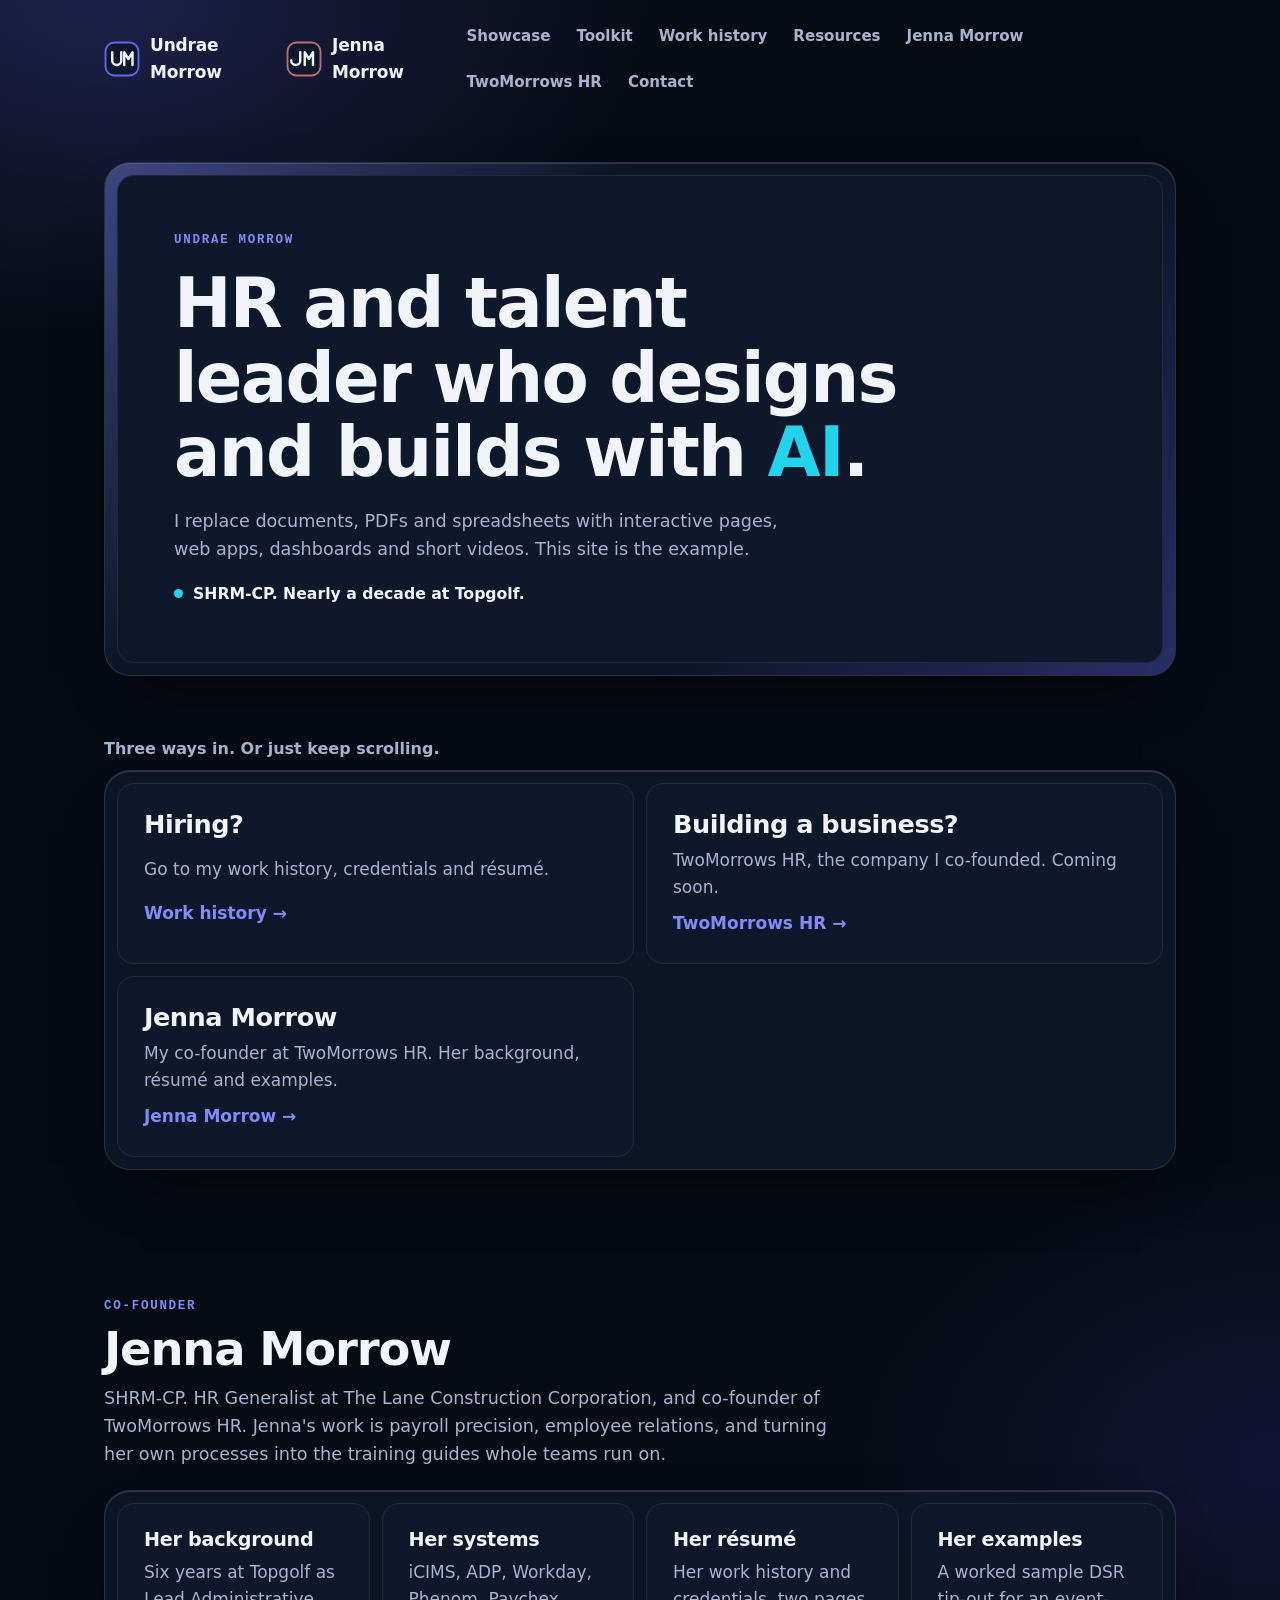
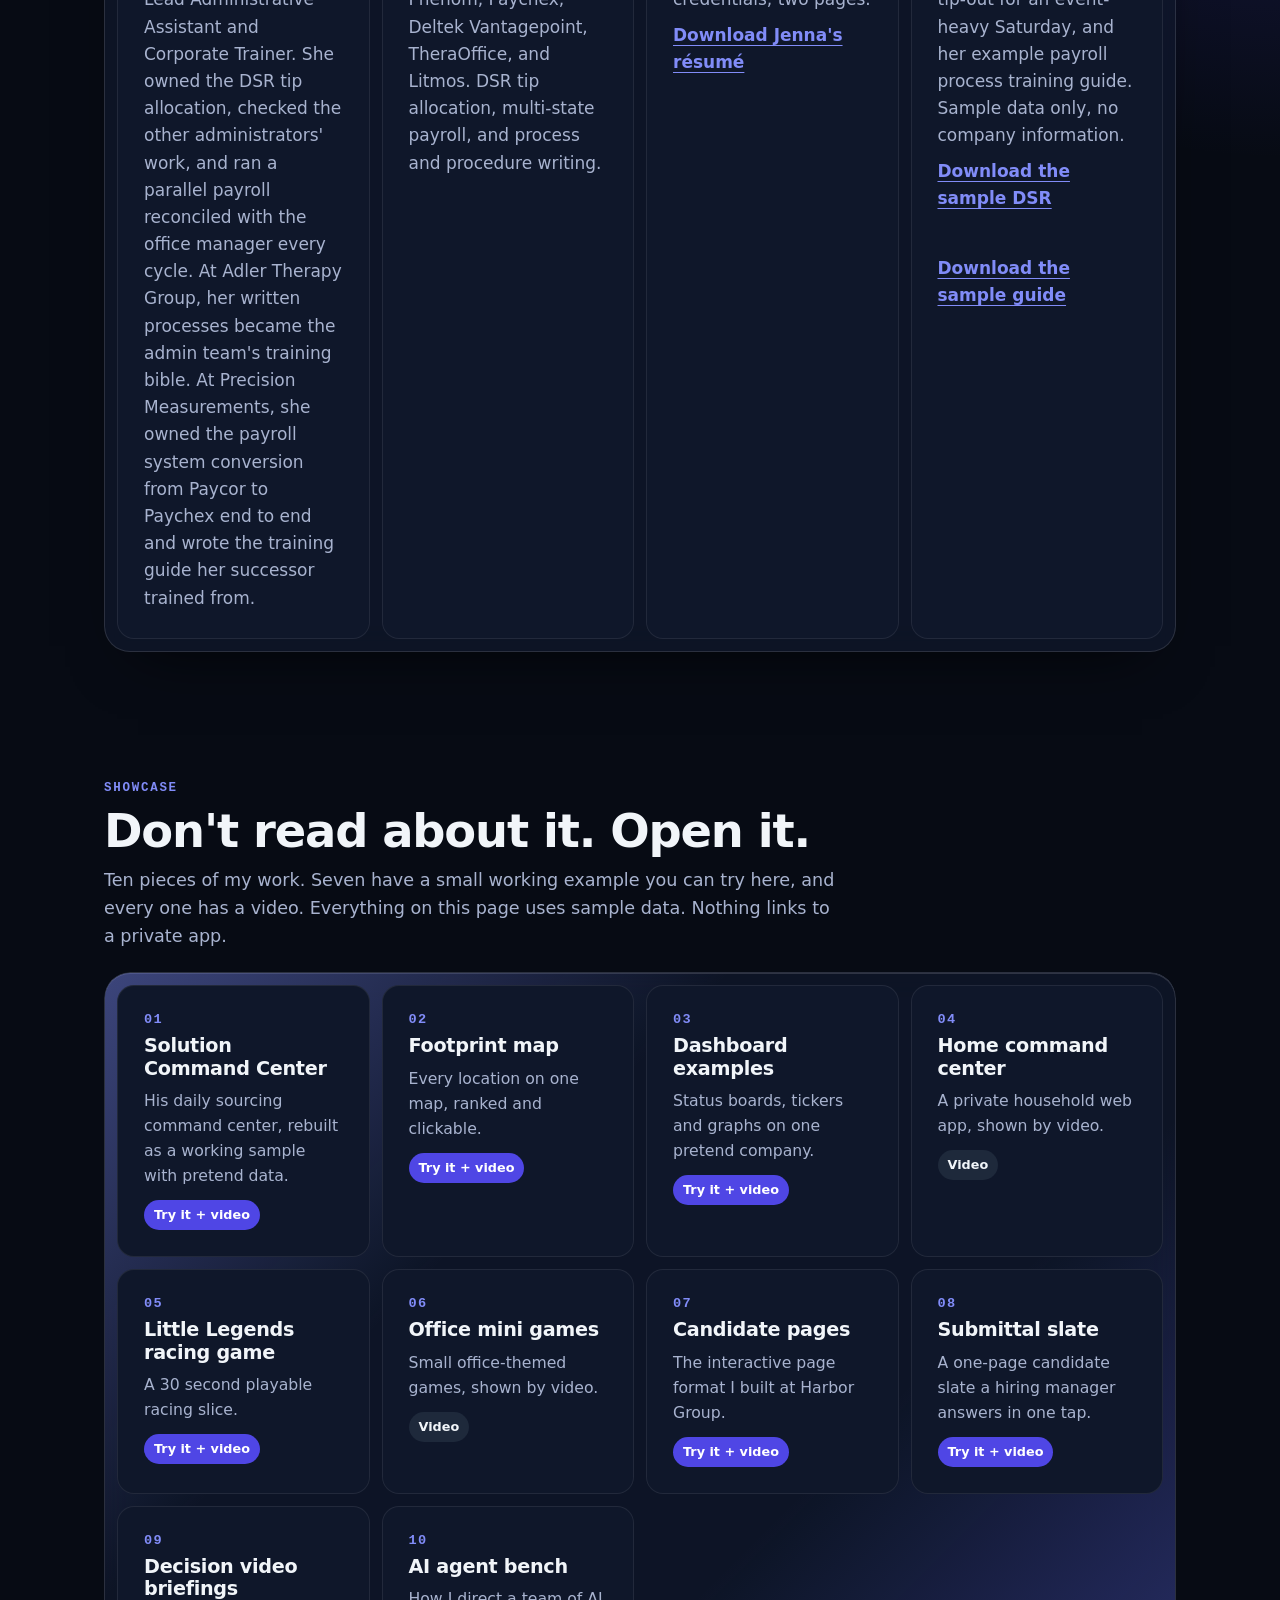
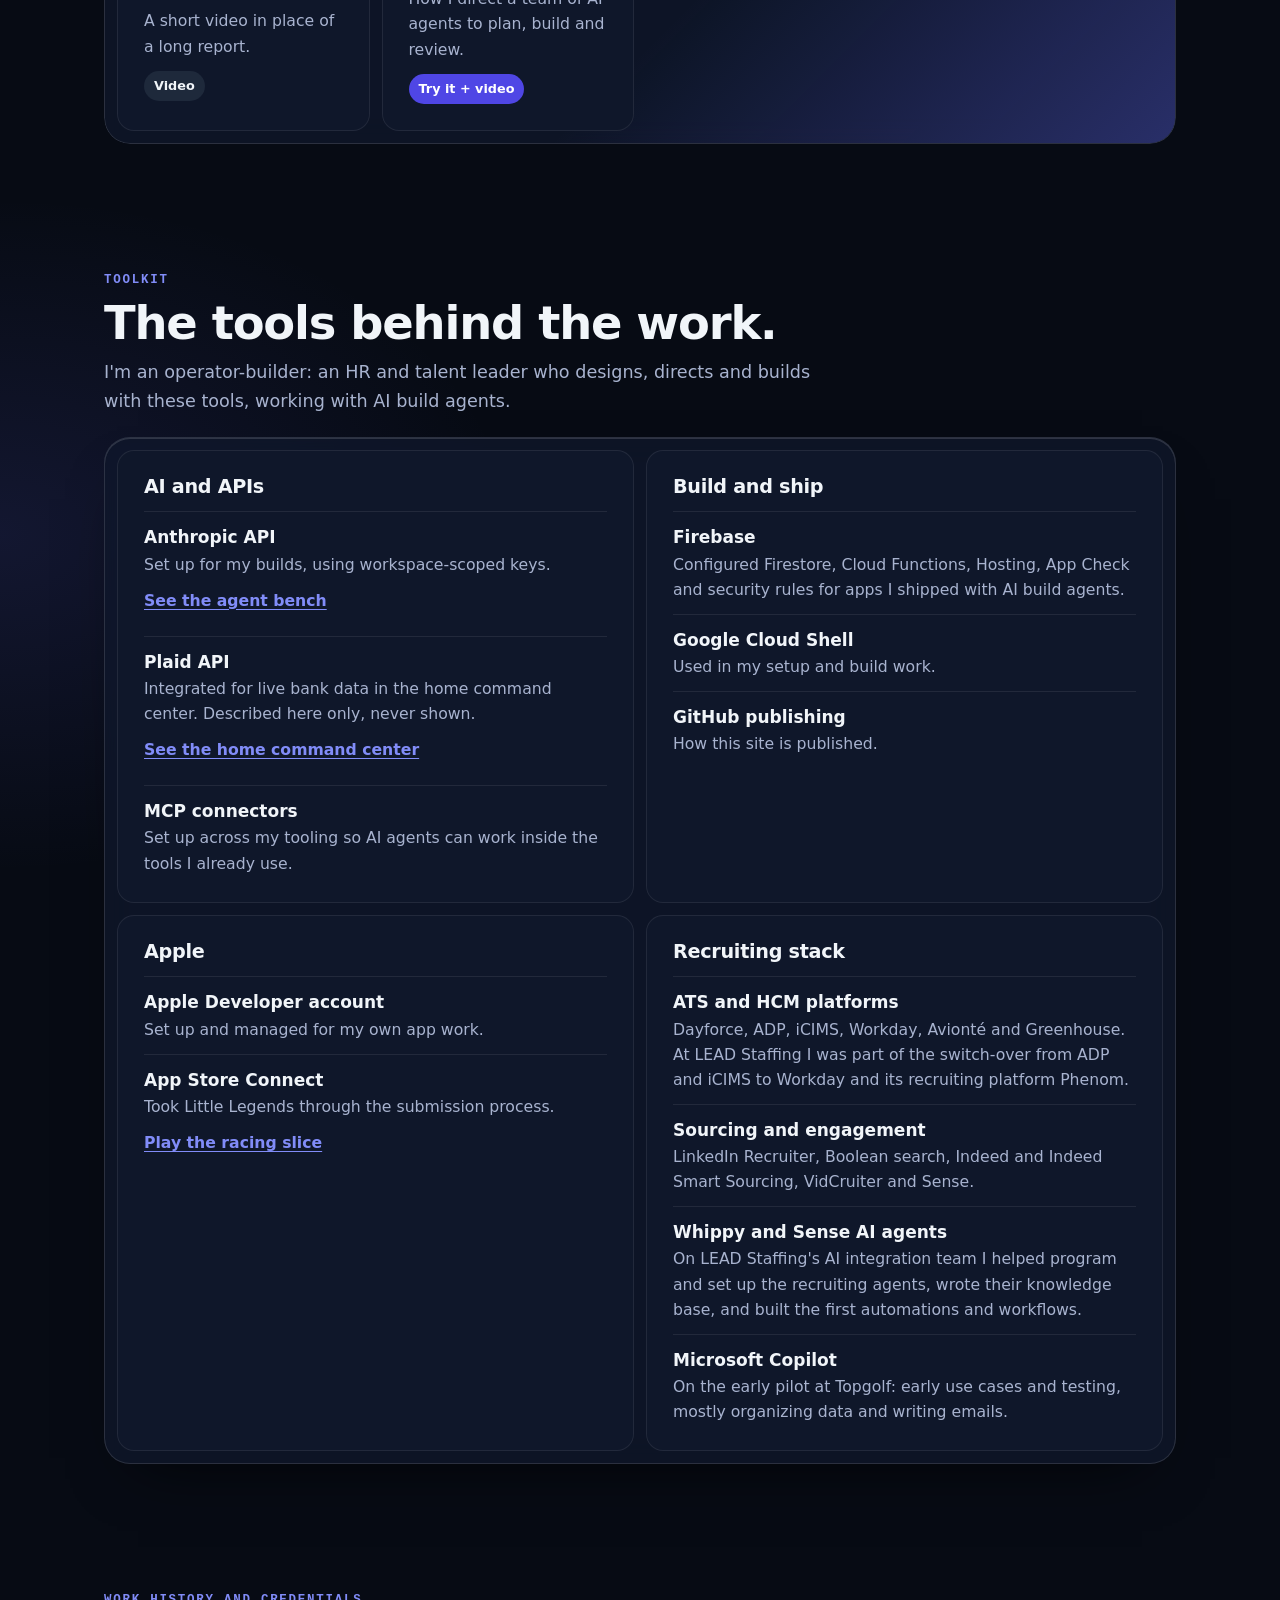
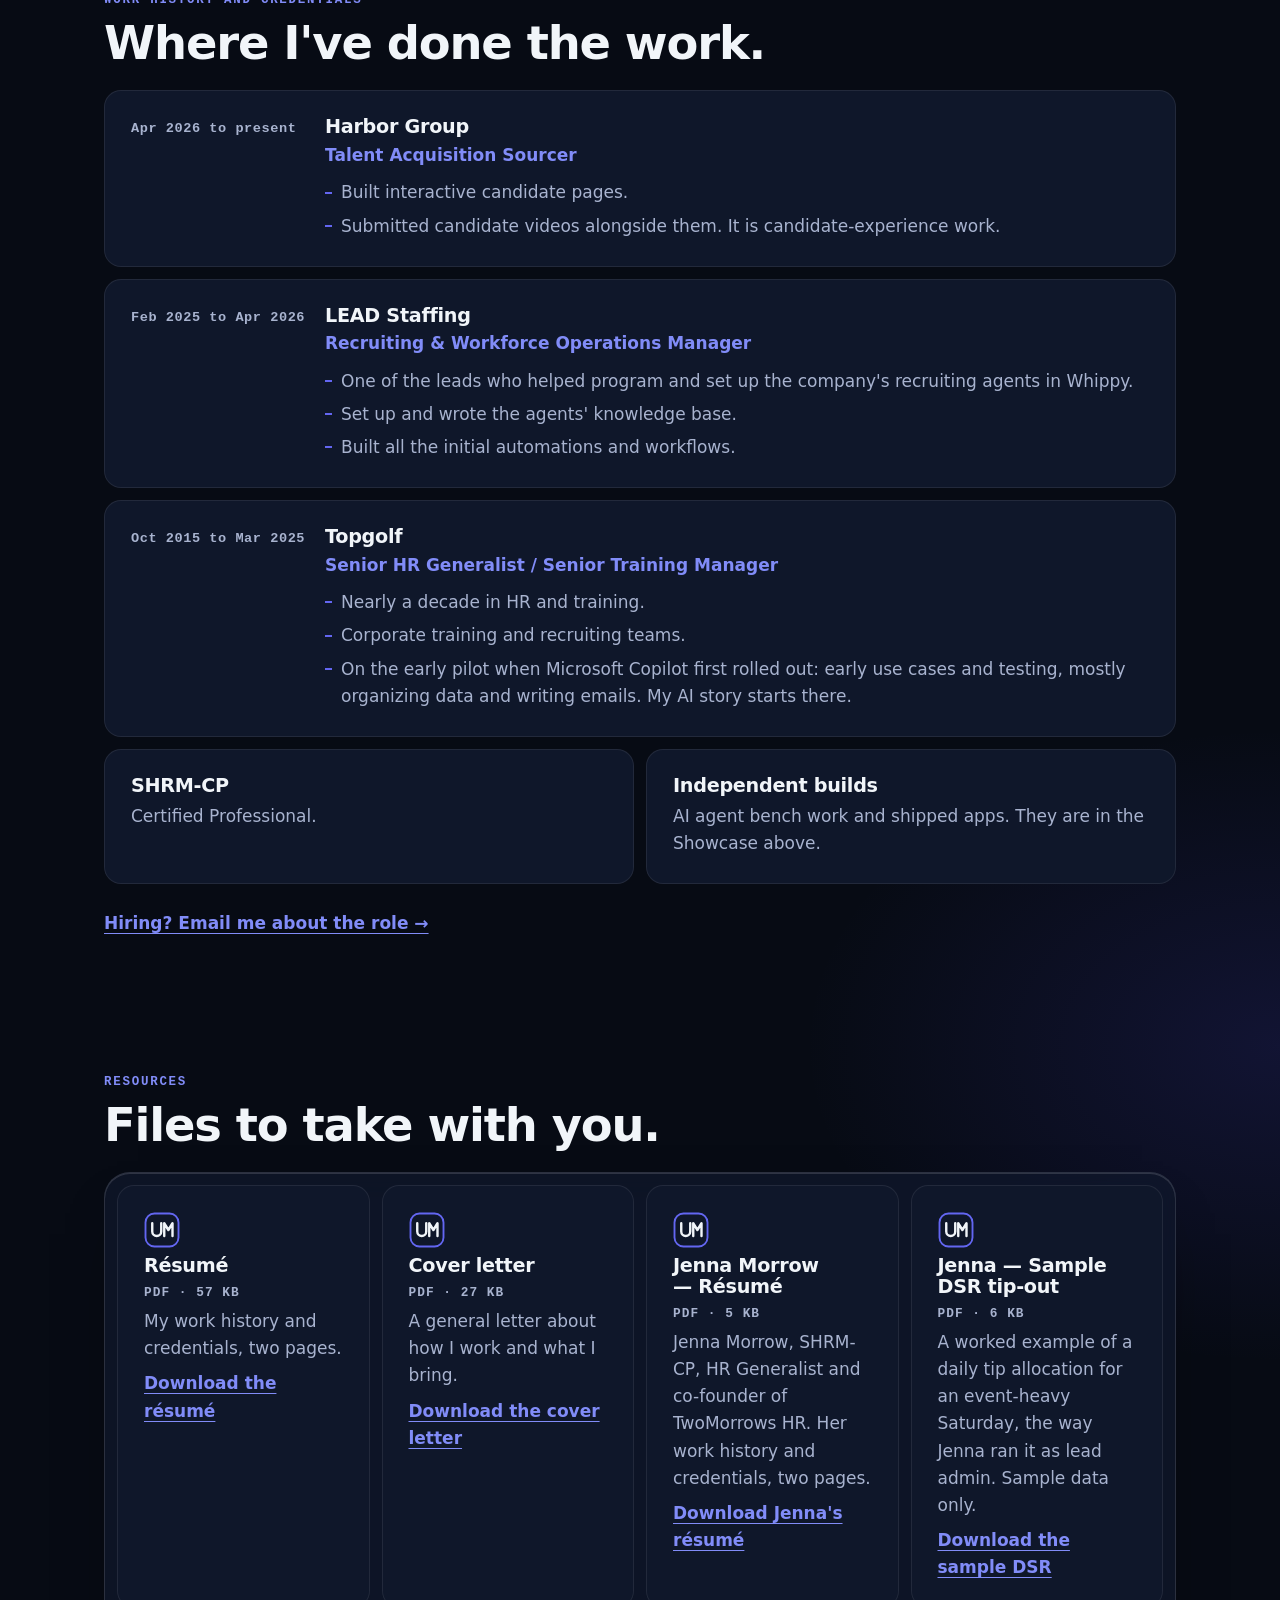
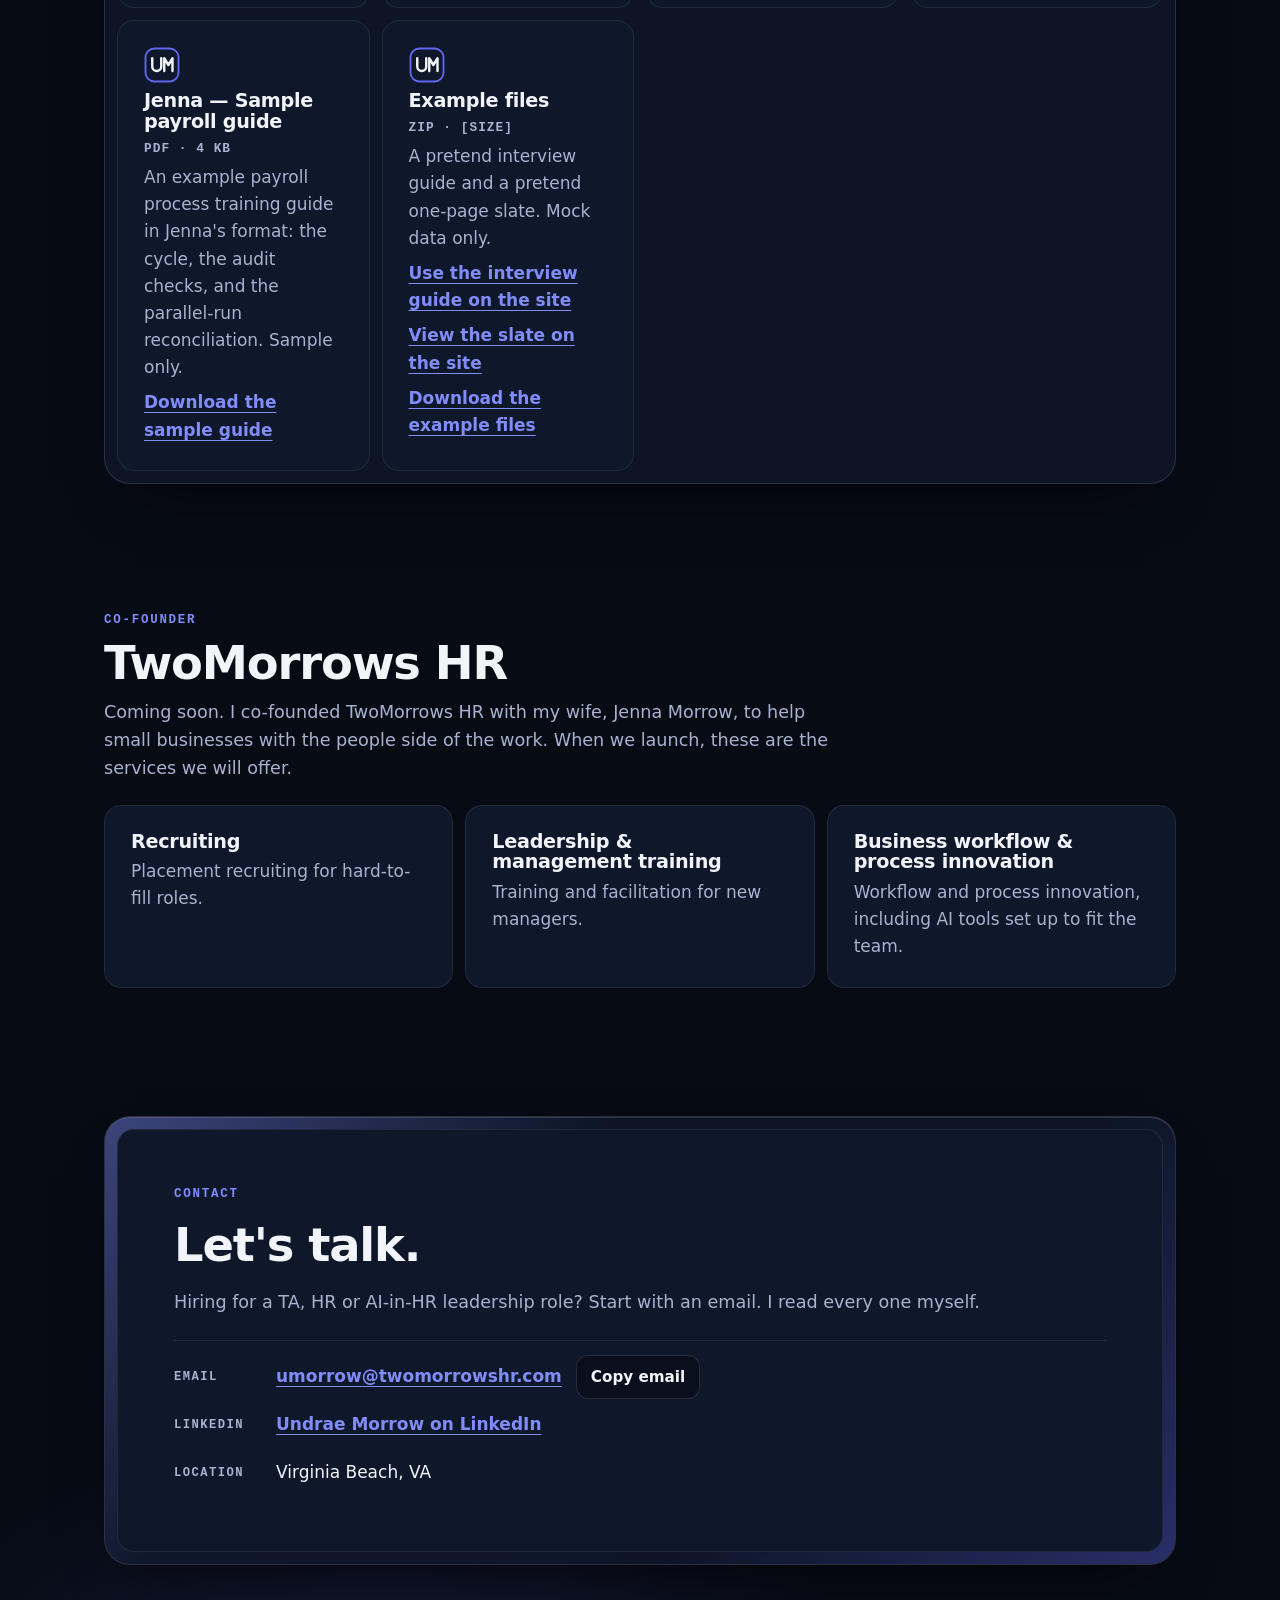
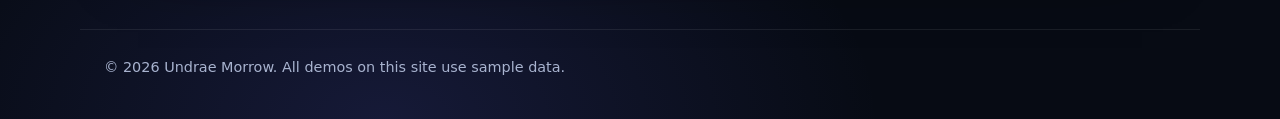
==== commit 3ded486d: "Remove ODU for Undrae (founder change order 2026-11-24)" ====
--- a/index.html
+++ b/index.html
@@ -444,7 +444,6 @@
     </ol>
     <div class="creds">
       <div class="plate cred reveal"><h3>SHRM-CP</h3><p>Certified Professional.</p></div>
-      <div class="plate cred reveal"><h3>B.S. Human Resources Management</h3><p>Old Dominion University, Dec 2025.</p></div>
       <div class="plate cred reveal"><h3>Independent builds</h3><p>AI agent bench work and shipped apps. They are in the Showcase above.</p></div>
     </div>
     <p class="path-cta"><a class="textlink" href="mailto:umorrow@twomorrowshr.com?subject=Hiring%20conversation%20with%20Undrae%20Morrow">Hiring? Email me about the role &rarr;</a></p>
@@ -461,7 +460,7 @@
       <div class="plate res reveal">
         <svg class="mono" aria-hidden="true"><use href="#mono"/></svg>
         <h3>Résumé</h3>
-        <p class="res-meta">PDF &middot; 58 KB</p>
+        <p class="res-meta">PDF &middot; 57 KB</p>
         <p>My work history and credentials, two pages.</p>
         <a class="textlink" href="downloads/undrae-morrow-resume.pdf" download>Download the résumé</a>
       </div>
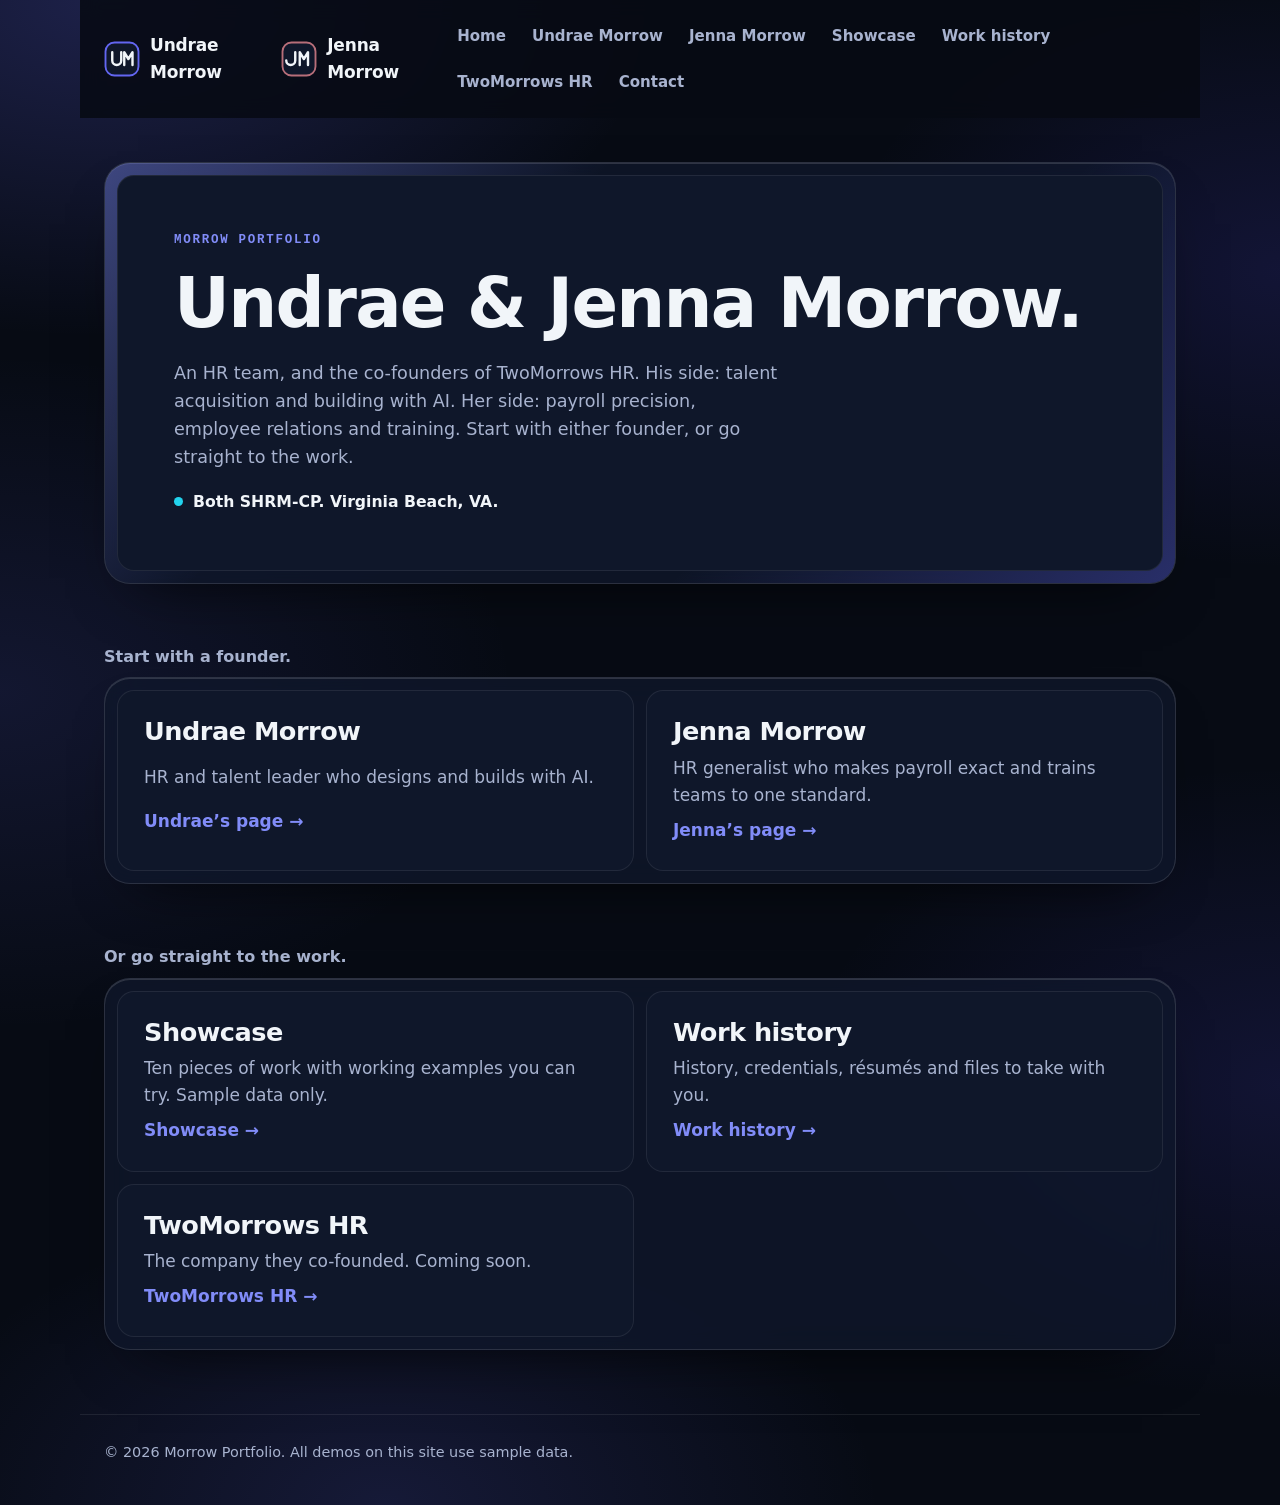
==== commit d90e6835: "Equal structure: shared front door homepage" ====
--- a/index.html
+++ b/index.html
@@ -5,22 +5,22 @@
 <meta name="viewport" content="width=device-width, initial-scale=1, viewport-fit=cover">
 <meta name="color-scheme" content="dark">
 <meta name="theme-color" content="#070B14">
-<title>Undrae Morrow | HR and talent leader who builds with AI</title>
-<meta name="description" content="Undrae Morrow, SHRM-CP. HR and talent acquisition leader who designs and builds with AI. Try the working examples, see the toolkit and work history, and get in touch.">
-<link rel="canonical" href="https://umorrow757.github.io/undrae-morrow-portfolio/">
+<title>Morrow Portfolio | Undrae &amp; Jenna Morrow</title>
+<meta name="description" content="Morrow Portfolio: the work of Undrae and Jenna Morrow, HR leaders and co-founders of TwoMorrows HR. Working examples, work history and résumés.">
+<link rel="canonical" href="https://umorrow757.github.io/morrow-portfolio/">
 <meta property="og:type" content="website">
-<meta property="og:site_name" content="Undrae Morrow Portfolio">
-<meta property="og:title" content="Undrae Morrow | HR and talent leader who builds with AI">
+<meta property="og:site_name" content="Morrow Portfolio">
+<meta property="og:title" content="Morrow Portfolio | Undrae &amp; Jenna Morrow">
 <meta property="og:description" content="An interactive portfolio: working examples, video walkthroughs, toolkit and work history. All demos use sample data.">
-<meta property="og:url" content="https://umorrow757.github.io/undrae-morrow-portfolio/">
-<meta property="og:image" content="https://umorrow757.github.io/undrae-morrow-portfolio/og-image.png">
+<meta property="og:url" content="https://umorrow757.github.io/morrow-portfolio/">
+<meta property="og:image" content="https://umorrow757.github.io/morrow-portfolio/og-image.png">
 <meta property="og:image:width" content="1200">
 <meta property="og:image:height" content="630">
 <meta property="og:image:alt" content="Undrae Morrow. HR and talent leader who designs and builds with AI. Interactive portfolio.">
 <meta name="twitter:card" content="summary_large_image">
-<meta name="twitter:title" content="Undrae Morrow | HR and talent leader who builds with AI">
+<meta name="twitter:title" content="Morrow Portfolio | Undrae &amp; Jenna Morrow">
 <meta name="twitter:description" content="An interactive portfolio: working examples, video walkthroughs, toolkit and work history. All demos use sample data.">
-<meta name="twitter:image" content="https://umorrow757.github.io/undrae-morrow-portfolio/og-image.png">
+<meta name="twitter:image" content="https://umorrow757.github.io/morrow-portfolio/og-image.png">
 <link rel="icon" href="favicon.svg" type="image/svg+xml">
 <link rel="stylesheet" href="styles.css">
 <script>if('noModule' in HTMLScriptElement.prototype)document.documentElement.className='js'</script>
@@ -29,9 +29,11 @@
 .brand-jenna{margin-left:auto}
 body.jenna-view{--indigo:#B76E79;--indigo-text:#E8B4A0;--cta:#A85D68;--cyan:#F2C4B3}
 body.jenna-view .brand-jenna span{color:var(--indigo-text)}
+.top{position:sticky;top:0;z-index:50;background:rgba(7,11,20,.88);backdrop-filter:blur(10px);-webkit-backdrop-filter:blur(10px)}
 </style>
 </head>
 <body>
+
 <svg width="0" height="0" aria-hidden="true" focusable="false" style="display:none">
   <symbol id="mono" viewBox="0 0 48 48">
     <rect x="2" y="2" width="44" height="44" rx="12" fill="#0F172A" stroke="#6366F1" stroke-width="2.5"/>
@@ -46,532 +48,82 @@
 <a class="skip" href="#main">Skip to content</a>
 
 <header class="top wrap">
-  <a class="brand" href="#main" id="undrae-brand" aria-label="Undrae Morrow, back to top">
+  <a class="brand" href="undrae.html" id="undrae-brand" aria-label="Undrae Morrow, his page">
     <svg class="mono" aria-hidden="true"><use href="#mono"/></svg>
     <span id="brand-name">Undrae Morrow</span>
   </a>
-  <a class="brand brand-jenna" href="#jenna" id="jenna-brand" aria-label="Jenna Morrow, go to her info">
+  <a class="brand brand-jenna" href="jenna.html" id="jenna-brand" aria-label="Jenna Morrow, her page">
     <svg class="mono" aria-hidden="true"><use href="#mono-jm"/></svg>
     <span>Jenna Morrow</span>
   </a>
-  <nav class="nav" aria-label="Sections">
-    <a href="#showcase">Showcase</a>
-    <a href="#toolkit">Toolkit</a>
-    <a href="#work">Work history</a>
-    <a href="#resources">Resources</a>
-    <a href="#jenna">Jenna Morrow</a>
-    <a href="#twomorrows">TwoMorrows HR</a>
-    <a href="#contact">Contact</a>
+  <nav class="nav" aria-label="Pages">
+    <a href="index.html" aria-current="page">Home</a>
+    <a href="undrae.html">Undrae Morrow</a>
+    <a href="jenna.html">Jenna Morrow</a>
+    <a href="showcase.html">Showcase</a>
+    <a href="work.html">Work history</a>
+    <a href="twomorrows.html">TwoMorrows HR</a>
+    <a href="undrae.html#contact">Contact</a>
   </nav>
 </header>
 
 <main id="main" class="wrap" tabindex="-1">
 
-  <!-- HERO: four elements (name, headline, subhead, one proof cue). No CTA button: founder removed it 2026-11-24. -->
+  <!-- FRONT DOOR: shared and neutral, both founders equal -->
   <section class="hero" aria-labelledby="h-hero">
     <div class="glass edge">
       <div class="plate hero-plate">
-        <p class="kicker" id="hero-kicker">Undrae Morrow</p>
-        <h1 id="h-hero">HR and talent leader who designs and builds with <span class="hl">AI</span>.</h1>
-        <p class="lede" id="hero-lede">I replace documents, PDFs and spreadsheets with interactive pages, web apps, dashboards and short videos. This site is the example.</p>
-        <p class="proof" id="hero-proof"><span class="dot" aria-hidden="true"></span>SHRM-CP. Nearly a decade at Topgolf.</p>
+        <p class="kicker" id="hero-kicker">Morrow Portfolio</p>
+        <h1 id="h-hero">Undrae &amp; Jenna Morrow.</h1>
+        <p class="lede" id="hero-lede">An HR team, and the co-founders of TwoMorrows HR. His side: talent acquisition and building with AI. Her side: payroll precision, employee relations and training. Start with either founder, or go straight to the work.</p>
+        <p class="proof" id="hero-proof"><span class="dot" aria-hidden="true"></span>Both SHRM-CP. Virginia Beach, VA.</p>
       </div>
     </div>
   </section>
 
-  <!-- CHOOSE YOUR PATH: optional jumps, the page still reads top to bottom -->
+  <!-- FOUNDERS: equal, side by side -->
   <section class="paths" aria-labelledby="h-paths">
-    <h2 id="h-paths" class="mini-head">Three ways in. Or just keep scrolling.</h2>
+    <h2 id="h-paths" class="mini-head">Start with a founder.</h2>
     <div class="glass path-frame">
-      <a class="plate path" href="#work">
-        <span class="path-q">Hiring?</span>
-        <span class="path-d">Go to my work history, credentials and résumé.</span>
-        <span class="path-go" aria-hidden="true">Work history &rarr;</span>
+      <a class="plate path" href="undrae.html">
+        <span class="path-q">Undrae Morrow</span>
+        <span class="path-d">HR and talent leader who designs and builds with AI.</span>
+        <span class="path-go" aria-hidden="true">Undrae’s page &rarr;</span>
       </a>
-      <a class="plate path" href="#twomorrows">
-        <span class="path-q">Building a business?</span>
-        <span class="path-d">TwoMorrows HR, the company I co-founded. Coming soon.</span>
-        <span class="path-go" aria-hidden="true">TwoMorrows HR &rarr;</span>
-      </a>
-      <a class="plate path" href="#jenna">
+      <a class="plate path" href="jenna.html">
         <span class="path-q">Jenna Morrow</span>
-        <span class="path-d">My co-founder at TwoMorrows HR. Her background, résumé and examples.</span>
-        <span class="path-go" aria-hidden="true">Jenna Morrow &rarr;</span>
+        <span class="path-d">HR generalist who makes payroll exact and trains teams to one standard.</span>
+        <span class="path-go" aria-hidden="true">Jenna’s page &rarr;</span>
       </a>
     </div>
   </section>
 
-  <!-- JENNA MORROW -->
-  <section id="jenna" aria-labelledby="h-jenna" tabindex="-1">
-    <div class="sec-head">
-      <p class="kicker">Co-founder</p>
-      <h2 id="h-jenna">Jenna Morrow</h2>
-      <p class="sec-sub">SHRM-CP. HR Generalist at The Lane Construction Corporation, and co-founder of TwoMorrows HR. Jenna's work is payroll precision, employee relations, and turning her own processes into the training guides whole teams run on.</p>
-    </div>
-    <div class="glass res-frame">
-      <div class="plate res reveal">
-        <h3>Her background</h3>
-        <p>Six years at Topgolf as Lead Administrative Assistant and Corporate Trainer. She owned the DSR tip allocation, checked the other administrators' work, and ran a parallel payroll reconciled with the office manager every cycle. At Adler Therapy Group, her written processes became the admin team's training bible. At Precision Measurements, she owned the payroll system conversion from Paycor to Paychex end to end and wrote the training guide her successor trained from.</p>
-      </div>
-      <div class="plate res reveal">
-        <h3>Her systems</h3>
-        <p>iCIMS, ADP, Workday, Phenom, Paychex, Deltek Vantagepoint, TheraOffice, and Litmos. DSR tip allocation, multi-state payroll, and process and procedure writing.</p>
-      </div>
-      <div class="plate res reveal">
-        <h3>Her résumé</h3>
-        <p>Her work history and credentials, two pages.</p>
-        <a class="textlink" href="downloads/jenna-morrow-resume.pdf" download>Download Jenna's résumé</a>
-      </div>
-      <div class="plate res reveal">
-        <h3>Her examples</h3>
-        <p>A worked sample DSR tip-out for an event-heavy Saturday, and her example payroll process training guide. Sample data only, no company information.</p>
-        <a class="textlink" href="downloads/jenna-sample-dsr.pdf" download>Download the sample DSR</a><br>
-        <a class="textlink" href="downloads/jenna-sample-payroll-guide.pdf" download>Download the sample guide</a>
-      </div>
+  <!-- SHARED PAGES -->
+  <section class="paths" aria-labelledby="h-shared">
+    <h2 id="h-shared" class="mini-head">Or go straight to the work.</h2>
+    <div class="glass path-frame">
+      <a class="plate path" href="showcase.html">
+        <span class="path-q">Showcase</span>
+        <span class="path-d">Ten pieces of work with working examples you can try. Sample data only.</span>
+        <span class="path-go" aria-hidden="true">Showcase &rarr;</span>
+      </a>
+      <a class="plate path" href="work.html">
+        <span class="path-q">Work history</span>
+        <span class="path-d">History, credentials, résumés and files to take with you.</span>
+        <span class="path-go" aria-hidden="true">Work history &rarr;</span>
+      </a>
+      <a class="plate path" href="twomorrows.html">
+        <span class="path-q">TwoMorrows HR</span>
+        <span class="path-d">The company they co-founded. Coming soon.</span>
+        <span class="path-go" aria-hidden="true">TwoMorrows HR &rarr;</span>
+      </a>
     </div>
   </section>
 
-  <!-- SHOWCASE -->
-  <section id="showcase" aria-labelledby="h-showcase" tabindex="-1">
-    <div class="sec-head">
-      <p class="kicker">Showcase</p>
-      <h2 id="h-showcase">Don't read about it. Open it.</h2>
-      <p class="sec-sub">Ten pieces of my work. Seven have a small working example you can try here, and every one has a video. Everything on this page uses sample data. Nothing links to a private app.</p>
-    </div>
-
-    <div class="sc-stage">
-      <div class="glass edge sc-frame" id="sc-frame">
-
-        <div class="plate sc-bar" id="sc-bar" hidden>
-          <button type="button" class="ghost" id="sc-back">&larr; Back to Showcase</button>
-          <p class="sc-status" id="sc-status" aria-live="polite"></p>
-          <div class="sc-step">
-            <button type="button" class="ghost" id="sc-prev">Previous</button>
-            <button type="button" class="ghost" id="sc-next">Next</button>
-          </div>
-        </div>
-
-        <div class="sc-grid" id="sc-grid">
-          <button type="button" class="plate tile" data-open="s1"><span class="tile-n">01</span><span class="tile-t">Solution Command Center</span><span class="tile-d">His daily sourcing command center, rebuilt as a working sample with pretend data.</span><span class="badge">Try it + video</span></button>
-          <button type="button" class="plate tile" data-open="s8"><span class="tile-n">02</span><span class="tile-t">Footprint map</span><span class="tile-d">Every location on one map, ranked and clickable.</span><span class="badge">Try it + video</span></button>
-          <button type="button" class="plate tile" data-open="s9"><span class="tile-n">03</span><span class="tile-t">Dashboard examples</span><span class="tile-d">Status boards, tickers and graphs on one pretend company.</span><span class="badge">Try it + video</span></button>
-          <button type="button" class="plate tile" data-open="s2"><span class="tile-n">04</span><span class="tile-t">Home command center</span><span class="tile-d">A private household web app, shown by video.</span><span class="badge quiet">Video</span></button>
-          <button type="button" class="plate tile" data-open="s3"><span class="tile-n">05</span><span class="tile-t">Little Legends racing game</span><span class="tile-d">A 30 second playable racing slice.</span><span class="badge">Try it + video</span></button>
-          <button type="button" class="plate tile" data-open="s4"><span class="tile-n">06</span><span class="tile-t">Office mini games</span><span class="tile-d">Small office-themed games, shown by video.</span><span class="badge quiet">Video</span></button>
-          <button type="button" class="plate tile" data-open="s5"><span class="tile-n">07</span><span class="tile-t">Candidate pages</span><span class="tile-d">The interactive page format I built at Harbor Group.</span><span class="badge">Try it + video</span></button>
-          <button type="button" class="plate tile" data-open="s10"><span class="tile-n">08</span><span class="tile-t">Submittal slate</span><span class="tile-d">A one-page candidate slate a hiring manager answers in one tap.</span><span class="badge">Try it + video</span></button>
-          <button type="button" class="plate tile" data-open="s6"><span class="tile-n">09</span><span class="tile-t">Decision video briefings</span><span class="tile-d">A short video in place of a long report.</span><span class="badge quiet">Video</span></button>
-          <button type="button" class="plate tile" data-open="s7"><span class="tile-n">10</span><span class="tile-t">AI agent bench</span><span class="tile-d">How I direct a team of AI agents to plan, build and review.</span><span class="badge">Try it + video</span></button>
-        </div>
-
-        <!-- S1 -->
-        <article class="plate sc-item" data-id="s1" aria-labelledby="t-s1">
-          <p class="mock">SAMPLE / MOCK DATA</p>
-          <h3 id="t-s1" tabindex="-1">Solution Command Center</h3>
-          <dl class="facts">
-            <div><dt>What it replaced</dt><dd>Checking the ATS, the job board inbox, email and chat by hand every morning to build the day's call list.</dd></div>
-            <div><dt>How it works</dt><dd>One screen for a recruiter's whole book of business: who to contact today, every active candidate, every open req and a change log, refreshed daily. The sample below keeps the real structure and swaps in a pretend dragon daycare, so every name, number and pay rate is invented.</dd></div>
-            <div><dt>How it is fed</dt><dd>Fed by a sourcing tracker worksheet he built with live data connections to the team's recruiting systems, and by his own outreach templates for text, email, and messaging.</dd></div>
-            <div><dt>What he built</dt><dd>Not just the front end. The data plumbing is his too: the sourcing tracker worksheet, its live data connections to the team's recruiting systems (built on OData, an open data standard), and the outreach templates behind the Message builder.</dd></div>
-            <div><dt>The daily loop</dt><dd>Each workday starts from a fresh file. Work the queue top-down, mark what went out, and your own corrections ride over the next refresh.</dd></div>
-          </dl>
-          <div class="demo" data-demo="s1" style="min-height:var(--s1-h,44rem)"><p class="demo-wait">The working example loads here. It needs JavaScript.</p></div>
-          <figure class="vidfig">
-            <video class="vid" controls preload="none" playsinline aria-label="Video walkthrough: sourcing command center">
-              <source data-src="[CONFIRM: video file]" type="video/mp4">
-              <track kind="captions" srclang="en" label="English captions" data-src="[CONFIRM: captions file]">
-            </video>
-            <figcaption>Video walkthrough with captions.</figcaption>
-          </figure>
-        </article>
-
-        <!-- S8 -->
-        <article class="plate sc-item" data-id="s8" aria-labelledby="t-s8">
-          <p class="mock">SAMPLE / MOCK DATA</p>
-          <h3 id="t-s8" tabindex="-1">Footprint map</h3>
-          <dl class="facts">
-            <div><dt>What it shows</dt><dd>A long list of locations turned into one map you can explore.</dd></div>
-            <div><dt>How it works</dt><dd>Every site on one map, shaded by the number you pick, with a ranked list and each region's detail one click away. This version uses a pretend dragon daycare.</dd></div>
-          </dl>
-          <div class="demo" data-demo="s8" style="min-height:var(--fp-h,260px)"><p class="demo-wait">The working example loads here. It needs JavaScript.</p></div>
-          <figure class="vidfig">
-            <video class="vid" controls preload="none" playsinline aria-label="Video walkthrough: footprint map">
-              <source data-src="[CONFIRM: video file]" type="video/mp4">
-              <track kind="captions" srclang="en" label="English captions" data-src="[CONFIRM: captions file]">
-            </video>
-            <figcaption>Video walkthrough with captions.</figcaption>
-          </figure>
-        </article>
-
-        <!-- S9 -->
-        <article class="plate sc-item" data-id="s9" aria-labelledby="t-s9">
-          <p class="mock">SAMPLE / MOCK DATA</p>
-          <h3 id="t-s9" tabindex="-1">Dashboard examples</h3>
-          <dl class="facts">
-            <div><dt>What it shows</dt><dd>The dashboard pieces I build: status boards, progress bars, tickers and graphs.</dd></div>
-            <div><dt>How it works</dt><dd>Four tabs on one pretend dragon daycare: content pipeline, app and game building, business, and finance. Every name and number is invented.</dd></div>
-          </dl>
-          <div class="demo" data-demo="s9" style="min-height:var(--s9-h,40rem)"><p class="demo-wait">The working example loads here. It needs JavaScript.</p></div>
-          <figure class="vidfig">
-            <video class="vid" controls preload="none" playsinline aria-label="Video walkthrough: dashboard examples">
-              <source data-src="[CONFIRM: video file]" type="video/mp4">
-              <track kind="captions" srclang="en" label="English captions" data-src="[CONFIRM: captions file]">
-            </video>
-            <figcaption>Video walkthrough with captions.</figcaption>
-          </figure>
-        </article>
-
-        <!-- S2 -->
-        <article class="plate sc-item" data-id="s2" aria-labelledby="t-s2">
-          <p class="mock">SAMPLE / MOCK DATA</p>
-          <h3 id="t-s2" tabindex="-1">Home command center</h3>
-          <dl class="facts">
-            <div><dt>What it replaced</dt><dd>A household budget spreadsheet and a paper calendar.</dd></div>
-            <div><dt>How it works</dt><dd>One private web app for a household: money, the week ahead and decisions in one place.</dd></div>
-          </dl>
-          <p class="note">Video only. The real app is private, so nothing here links to it and the walkthrough uses sample data.</p>
-          <figure class="vidfig">
-            <video class="vid" controls preload="none" playsinline aria-label="Video walkthrough: home command center">
-              <source data-src="[CONFIRM: video file]" type="video/mp4">
-              <track kind="captions" srclang="en" label="English captions" data-src="[CONFIRM: captions file]">
-            </video>
-            <figcaption>Video walkthrough with captions.</figcaption>
-          </figure>
-        </article>
-
-        <!-- S3 -->
-        <article class="plate sc-item" data-id="s3" aria-labelledby="t-s3">
-          <p class="mock">SAMPLE / MOCK DATA</p>
-          <h3 id="t-s3" tabindex="-1">Little Legends racing game</h3>
-          <dl class="facts">
-            <div><dt>What it replaced</dt><dd>Worksheets and flashcards.</dd></div>
-            <div><dt>How it works</dt><dd>A children's learning app where practice feels like play. This slice is one 30 second race with generic players.</dd></div>
-          </dl>
-          <div class="demo" data-demo="s3"><p class="demo-wait">The playable example loads here. It needs JavaScript.</p></div>
-          <figure class="vidfig">
-            <video class="vid" controls preload="none" playsinline aria-label="Video walkthrough: Little Legends racing game">
-              <source data-src="[CONFIRM: video file]" type="video/mp4">
-              <track kind="captions" srclang="en" label="English captions" data-src="[CONFIRM: captions file]">
-            </video>
-            <figcaption>Video walkthrough with captions.</figcaption>
-          </figure>
-        </article>
-
-        <!-- S4 -->
-        <article class="plate sc-item" data-id="s4" aria-labelledby="t-s4">
-          <p class="mock">SAMPLE / MOCK DATA</p>
-          <h3 id="t-s4" tabindex="-1">Office mini games</h3>
-          <dl class="facts">
-            <div><dt>What it replaced</dt><dd>Printed game sheets and slide-deck icebreakers.</dd></div>
-            <div><dt>How it works</dt><dd>Small office-themed games, built separately from the command centers.</dd></div>
-          </dl>
-          <p class="note">Video only. The racing game is the playable example on this page.</p>
-          <figure class="vidfig">
-            <video class="vid" controls preload="none" playsinline aria-label="Video walkthrough: office mini games">
-              <source data-src="[CONFIRM: video file]" type="video/mp4">
-              <track kind="captions" srclang="en" label="English captions" data-src="[CONFIRM: captions file]">
-            </video>
-            <figcaption>Video walkthrough with captions.</figcaption>
-          </figure>
-        </article>
-
-        <!-- S5 -->
-        <article class="plate sc-item" data-id="s5" aria-labelledby="t-s5">
-          <p class="mock">SAMPLE / MOCK DATA</p>
-          <h3 id="t-s5" tabindex="-1">Candidate pages</h3>
-          <p class="caption">The candidate page format I built at Harbor Group, recreated with mock data.</p>
-          <dl class="facts">
-            <div><dt>What it replaced</dt><dd>A plain job posting.</dd></div>
-            <div><dt>How it works</dt><dd>One page per open role: pay up front with the math shown, the team, the community, where the role leads, FAQ and next steps.</dd></div>
-          </dl>
-          <div class="demo" data-demo="s5" style="min-height:var(--s5-h,260px)"><p class="demo-wait">The working example loads here. It needs JavaScript.</p></div>
-          <figure class="vidfig">
-            <video class="vid" controls preload="none" playsinline aria-label="Video walkthrough: candidate pages">
-              <source data-src="[CONFIRM: video file]" type="video/mp4">
-              <track kind="captions" srclang="en" label="English captions" data-src="[CONFIRM: captions file]">
-            </video>
-            <figcaption>Video walkthrough with captions.</figcaption>
-          </figure>
-        </article>
-
-        <!-- S10 -->
-        <article class="plate sc-item" data-id="s10" aria-labelledby="t-s10">
-          <p class="mock">SAMPLE / MOCK DATA</p>
-          <h3 id="t-s10" tabindex="-1">Submittal slate</h3>
-          <p class="caption">An example of what TwoMorrows HR could do for a business.</p>
-          <dl class="facts">
-            <div><dt>What it shows</dt><dd>A one-page candidate slate a hiring manager can read in a minute and answer in one tap.</dd></div>
-            <div><dt>How it works</dt><dd>One page per candidate: the facts, a timeline, why they moved on, and four one-tap replies. A short silent video carries the same slate for phones.</dd></div>
-          </dl>
-          <div class="demo" data-demo="s10" style="min-height:var(--s10-h,40rem)"><p class="demo-wait">The working example loads here. It needs JavaScript.</p></div>
-          <figure class="vidfig">
-            <video class="vid" controls preload="none" playsinline aria-label="Sample submittal video, silent with captions">
-              <source data-src="[CONFIRM: video file]" type="video/mp4">
-              <track kind="captions" srclang="en" label="English captions" data-src="[CONFIRM: captions file]">
-            </video>
-            <figcaption>Sample submittal video. Silent, with captions; a transcript sits below.</figcaption>
-          </figure>
-          <p class="transcript">[CONFIRM: transcript]</p>
-        </article>
-
-        <!-- S6 -->
-        <article class="plate sc-item" data-id="s6" aria-labelledby="t-s6">
-          <p class="mock">SAMPLE / MOCK DATA</p>
-          <h3 id="t-s6" tabindex="-1">Decision video briefings</h3>
-          <dl class="facts">
-            <div><dt>What it replaced</dt><dd>Long written reports.</dd></div>
-            <div><dt>How it works</dt><dd>A short narrated briefing that lays out the ask, the options and the costs, with a read option.</dd></div>
-          </dl>
-          <p class="note">Video only. A briefing is already a video, so the walkthrough is the example.</p>
-          <figure class="vidfig">
-            <video class="vid" controls preload="none" playsinline aria-label="Video walkthrough: decision video briefings">
-              <source data-src="[CONFIRM: video file]" type="video/mp4">
-              <track kind="captions" srclang="en" label="English captions" data-src="[CONFIRM: captions file]">
-            </video>
-            <figcaption>Video walkthrough with captions.</figcaption>
-          </figure>
-        </article>
-
-        <!-- S7 -->
-        <article class="plate sc-item" data-id="s7" aria-labelledby="t-s7">
-          <p class="mock">SAMPLE / MOCK DATA</p>
-          <h3 id="t-s7" tabindex="-1">AI agent bench</h3>
-          <dl class="facts">
-            <div><dt>What it replaced</dt><dd>One AI chat doing every job in a single thread, with the founder carrying work between tools by hand.</dd></div>
-            <div><dt>How it works</dt><dd>A bench of AI agents with separate jobs: one plans, one builds, one reviews, one ships. I direct the work and approve what goes out. This site was built that way.</dd></div>
-          </dl>
-          <div class="demo" data-demo="s7" style="min-height:var(--s7-h,36rem)"><p class="demo-wait">The working example loads here. It needs JavaScript.</p></div>
-          <figure class="vidfig">
-            <video class="vid" controls preload="none" playsinline aria-label="Video walkthrough: AI agent bench">
-              <source data-src="[CONFIRM: video file]" type="video/mp4">
-              <track kind="captions" srclang="en" label="English captions" data-src="[CONFIRM: captions file]">
-            </video>
-            <figcaption>Video walkthrough with captions.</figcaption>
-          </figure>
-        </article>
-
-      </div>
-    </div>
-  </section>
-
-  <div id="rest">
-
-  <!-- TOOLKIT -->
-  <section id="toolkit" aria-labelledby="h-toolkit" tabindex="-1">
-    <div class="sec-head">
-      <p class="kicker">Toolkit</p>
-      <h2 id="h-toolkit">The tools behind the work.</h2>
-      <p class="sec-sub">I'm an operator-builder: an HR and talent leader who designs, directs and builds with these tools, working with AI build agents.</p>
-    </div>
-    <div class="glass tool-frame">
-      <div class="plate tool reveal">
-        <h3>AI and APIs</h3>
-        <dl class="tools">
-          <div><dt>Anthropic API</dt><dd>Set up for my builds, using workspace-scoped keys. <a href="#showcase" data-open="s7">See the agent bench</a></dd></div>
-          <div><dt>Plaid API</dt><dd>Integrated for live bank data in the home command center. Described here only, never shown. <a href="#showcase" data-open="s2">See the home command center</a></dd></div>
-          <div><dt>MCP connectors</dt><dd>Set up across my tooling so AI agents can work inside the tools I already use.</dd></div>
-        </dl>
-      </div>
-      <div class="plate tool reveal">
-        <h3>Build and ship</h3>
-        <dl class="tools">
-          <div><dt>Firebase</dt><dd>Configured Firestore, Cloud Functions, Hosting, App Check and security rules for apps I shipped with AI build agents.</dd></div>
-          <div><dt>Google Cloud Shell</dt><dd>Used in my setup and build work.</dd></div>
-          <div><dt>GitHub publishing</dt><dd>How this site is published.</dd></div>
-        </dl>
-      </div>
-      <div class="plate tool reveal">
-        <h3>Apple</h3>
-        <dl class="tools">
-          <div><dt>Apple Developer account</dt><dd>Set up and managed for my own app work.</dd></div>
-          <div><dt>App Store Connect</dt><dd>Took Little Legends through the submission process. <a href="#showcase" data-open="s3">Play the racing slice</a></dd></div>
-        </dl>
-      </div>
-      <div class="plate tool reveal">
-        <h3>Recruiting stack</h3>
-        <dl class="tools">
-          <div><dt>ATS and HCM platforms</dt><dd>Dayforce, ADP, iCIMS, Workday, Avionté and Greenhouse. At LEAD Staffing I was part of the switch-over from ADP and iCIMS to Workday and its recruiting platform Phenom.</dd></div>
-          <div><dt>Sourcing and engagement</dt><dd>LinkedIn Recruiter, Boolean search, Indeed and Indeed Smart Sourcing, VidCruiter and Sense.</dd></div>
-          <div><dt>Whippy and Sense AI agents</dt><dd>On LEAD Staffing's AI integration team I helped program and set up the recruiting agents, wrote their knowledge base, and built the first automations and workflows.</dd></div>
-          <div><dt>Microsoft Copilot</dt><dd>On the early pilot at Topgolf: early use cases and testing, mostly organizing data and writing emails.</dd></div>
-        </dl>
-      </div>
-    </div>
-  </section>
-
-  <!-- WORK HISTORY AND CREDENTIALS -->
-  <section id="work" aria-labelledby="h-work" tabindex="-1">
-    <div class="sec-head">
-      <p class="kicker">Work history and credentials</p>
-      <h2 id="h-work">Where I've done the work.</h2>
-    </div>
-    <ol class="jobs">
-      <li class="plate job reveal">
-        <p class="job-when">Apr 2026 to present</p>
-        <div>
-          <h3>Harbor Group</h3>
-          <p class="job-role">Talent Acquisition Sourcer</p>
-          <ul>
-            <li>Built interactive candidate pages.</li>
-            <li>Submitted candidate videos alongside them. It is candidate-experience work.</li>
-          </ul>
-        </div>
-      </li>
-      <li class="plate job reveal">
-        <p class="job-when">Feb 2025 to Apr 2026</p>
-        <div>
-          <h3>LEAD Staffing</h3>
-          <p class="job-role">Recruiting &amp; Workforce Operations Manager</p>
-          <ul>
-            <li>One of the leads who helped program and set up the company's recruiting agents in Whippy.</li>
-            <li>Set up and wrote the agents' knowledge base.</li>
-            <li>Built all the initial automations and workflows.</li>
-          </ul>
-        </div>
-      </li>
-      <li class="plate job reveal">
-        <p class="job-when">Oct 2015 to Mar 2025</p>
-        <div>
-          <h3>Topgolf</h3>
-          <p class="job-role">Senior HR Generalist / Senior Training Manager</p>
-          <ul>
-            <li>Nearly a decade in HR and training.</li>
-            <li>Corporate training and recruiting teams.</li>
-            <li>On the early pilot when Microsoft Copilot first rolled out: early use cases and testing, mostly organizing data and writing emails. My AI story starts there.</li>
-          </ul>
-        </div>
-      </li>
-    </ol>
-    <div class="creds">
-      <div class="plate cred reveal"><h3>SHRM-CP</h3><p>Certified Professional.</p></div>
-      <div class="plate cred reveal"><h3>Independent builds</h3><p>AI agent bench work and shipped apps. They are in the Showcase above.</p></div>
-    </div>
-    <p class="path-cta"><a class="textlink" href="mailto:umorrow@twomorrowshr.com?subject=Hiring%20conversation%20with%20Undrae%20Morrow">Hiring? Email me about the role &rarr;</a></p>
-  </section>
-
-
-  <!-- RESOURCES -->
-  <section id="resources" aria-labelledby="h-resources" tabindex="-1">
-    <div class="sec-head">
-      <p class="kicker">Resources</p>
-      <h2 id="h-resources">Files to take with you.</h2>
-    </div>
-    <div class="glass res-frame">
-      <div class="plate res reveal">
-        <svg class="mono" aria-hidden="true"><use href="#mono"/></svg>
-        <h3>Résumé</h3>
-        <p class="res-meta">PDF &middot; 57 KB</p>
-        <p>My work history and credentials, two pages.</p>
-        <a class="textlink" href="downloads/undrae-morrow-resume.pdf" download>Download the résumé</a>
-      </div>
-      <div class="plate res reveal">
-        <svg class="mono" aria-hidden="true"><use href="#mono"/></svg>
-        <h3>Cover letter</h3>
-        <p class="res-meta">PDF &middot; 27 KB</p>
-        <p>A general letter about how I work and what I bring.</p>
-        <a class="textlink" href="downloads/undrae-morrow-cover-letter.pdf" download>Download the cover letter</a>
-      </div>
-      <div class="plate res reveal">
-        <svg class="mono" aria-hidden="true"><use href="#mono"/></svg>
-        <h3>Jenna Morrow — Résumé</h3>
-        <p class="res-meta">PDF &middot; 5 KB</p>
-        <p>Jenna Morrow, SHRM-CP, HR Generalist and co-founder of TwoMorrows HR. Her work history and credentials, two pages.</p>
-        <a class="textlink" href="downloads/jenna-morrow-resume.pdf" download>Download Jenna's résumé</a>
-      </div>
-      <div class="plate res reveal">
-        <svg class="mono" aria-hidden="true"><use href="#mono"/></svg>
-        <h3>Jenna — Sample DSR tip-out</h3>
-        <p class="res-meta">PDF &middot; 6 KB</p>
-        <p>A worked example of a daily tip allocation for an event-heavy Saturday, the way Jenna ran it as lead admin. Sample data only.</p>
-        <a class="textlink" href="downloads/jenna-sample-dsr.pdf" download>Download the sample DSR</a>
-      </div>
-      <div class="plate res reveal">
-        <svg class="mono" aria-hidden="true"><use href="#mono"/></svg>
-        <h3>Jenna — Sample payroll guide</h3>
-        <p class="res-meta">PDF &middot; 4 KB</p>
-        <p>An example payroll process training guide in Jenna's format: the cycle, the audit checks, and the parallel-run reconciliation. Sample only.</p>
-        <a class="textlink" href="downloads/jenna-sample-payroll-guide.pdf" download>Download the sample guide</a>
-      </div>
-      <div class="plate res reveal" hidden>
-        <svg class="mono" aria-hidden="true"><use href="#mono"/></svg>
-        <h3>Example files</h3>
-        <p class="res-meta">ZIP &middot; [SIZE]</p>
-        <p>A pretend interview guide and a pretend one-page slate. Mock data only.</p>
-        <a class="textlink" href="examples/interview-guide.html">Use the interview guide on the site</a>
-        <a class="textlink" href="examples/slate.html">View the slate on the site</a>
-        <a class="textlink" href="downloads/example-files.zip" download>Download the example files</a>
-      </div>
-    </div>
-  </section>
-
-  <!-- TWOMORROWS HR -->
-  <section id="twomorrows" aria-labelledby="h-two" tabindex="-1">
-    <div class="sec-head">
-      <p class="kicker">Co-founder</p>
-      <h2 id="h-two">TwoMorrows HR</h2>
-      <p class="sec-sub">Coming soon. I co-founded TwoMorrows HR with my wife, Jenna Morrow, to help small businesses with the people side of the work. When we launch, these are the services we will offer.</p>
-    </div>
-    <div class="svc">
-      <div class="plate reveal"><h3>Recruiting</h3><p>Placement recruiting for hard-to-fill roles.</p></div>
-      <div class="plate reveal"><h3>Leadership &amp; management training</h3><p>Training and facilitation for new managers.</p></div>
-      <div class="plate reveal"><h3>Business workflow &amp; process innovation</h3><p>Workflow and process innovation, including AI tools set up to fit the team.</p></div>
-    </div>
-  </section>
-
-  <!-- CONTACT -->
-  <section id="contact" aria-labelledby="h-contact" tabindex="-1">
-    <div class="glass edge">
-      <div class="plate contact-plate">
-        <p class="kicker">Contact</p>
-        <h2 id="h-contact">Let's talk.</h2>
-        <p class="lede">Hiring for a TA, HR or AI-in-HR leadership role? Start with an email. I read every one myself.</p>
-        <ul class="contact-list">
-          <li><span class="c-label">Email</span><a class="textlink" href="mailto:umorrow@twomorrowshr.com">umorrow@twomorrowshr.com</a>
-            <button type="button" class="ghost" id="copy-email">Copy email</button>
-            <span class="copy-status" id="copy-status" aria-live="polite"></span></li>
-          <li><span class="c-label">LinkedIn</span><a class="textlink" href="https://www.linkedin.com/in/undrae-morrow-shrm-cp-12a338167/" target="_blank" rel="noopener">Undrae Morrow on LinkedIn</a></li>
-          <li><span class="c-label">Location</span><span>Virginia Beach, VA</span></li>
-        </ul>
-      </div>
-    </div>
-  </section>
-
-  </div>
 </main>
 
 <footer class="wrap foot" id="foot">
-  <p>&copy; 2026 Undrae Morrow. All demos on this site use sample data.</p>
+  <p>&copy; 2026 Morrow Portfolio. All demos on this site use sample data.</p>
 </footer>
-<script>
-(function(){
-  var originals = null;
-  function hero(){ return {
-    kicker: document.getElementById('hero-kicker'),
-    title: document.getElementById('h-hero'),
-    lede: document.getElementById('hero-lede'),
-    proof: document.getElementById('hero-proof'),
-    brand: document.getElementById('brand-name')
-  };}
-  function capture(h){ return { kicker:h.kicker.textContent, title:h.title.innerHTML, lede:h.lede.textContent, proof:h.proof.innerHTML, brand:h.brand.textContent, docTitle:document.title }; }
-  var jenna = {
-    kicker: 'Jenna Morrow',
-    title: 'HR generalist who makes payroll <span class="hl">exact</span> and trains teams to one standard.',
-    lede: 'I owned the DSR tip allocation for 350+ employees, checked the other administrators\u2019 work, and ran a parallel payroll reconciled before anything was submitted. My processes became the training guides whole teams run on.',
-    proof: '<span class="dot" aria-hidden="true"></span>SHRM-CP. HR Generalist at The Lane Construction Corporation. Co-founder of TwoMorrows HR.',
-    brand: 'Jenna Morrow',
-    docTitle: 'Jenna Morrow \u2014 Portfolio'
-  };
-  function apply(h, data){ h.kicker.textContent = data.kicker; h.title.innerHTML = data.title; h.lede.textContent = data.lede; h.proof.innerHTML = data.proof; h.brand.textContent = data.brand; document.title = data.docTitle; }
-  function setJenna(on){
-    var h = hero(); if(!originals) originals = capture(h);
-    document.body.classList.toggle('jenna-view', on);
-    apply(h, on ? jenna : originals);
-  }
-  var jb = document.getElementById('jenna-brand');
-  if(jb) jb.addEventListener('click', function(e){ e.preventDefault(); setJenna(true); var s = document.getElementById('jenna'); if(s) s.scrollIntoView({ behavior:'smooth' }); });
-  var ub = document.getElementById('undrae-brand');
-  if(ub) ub.addEventListener('click', function(e){ if(document.body.classList.contains('jenna-view')){ e.preventDefault(); setJenna(false); window.scrollTo({ top:0, behavior:'smooth' }); } });
-})();
-</script>
 </body>
 </html>
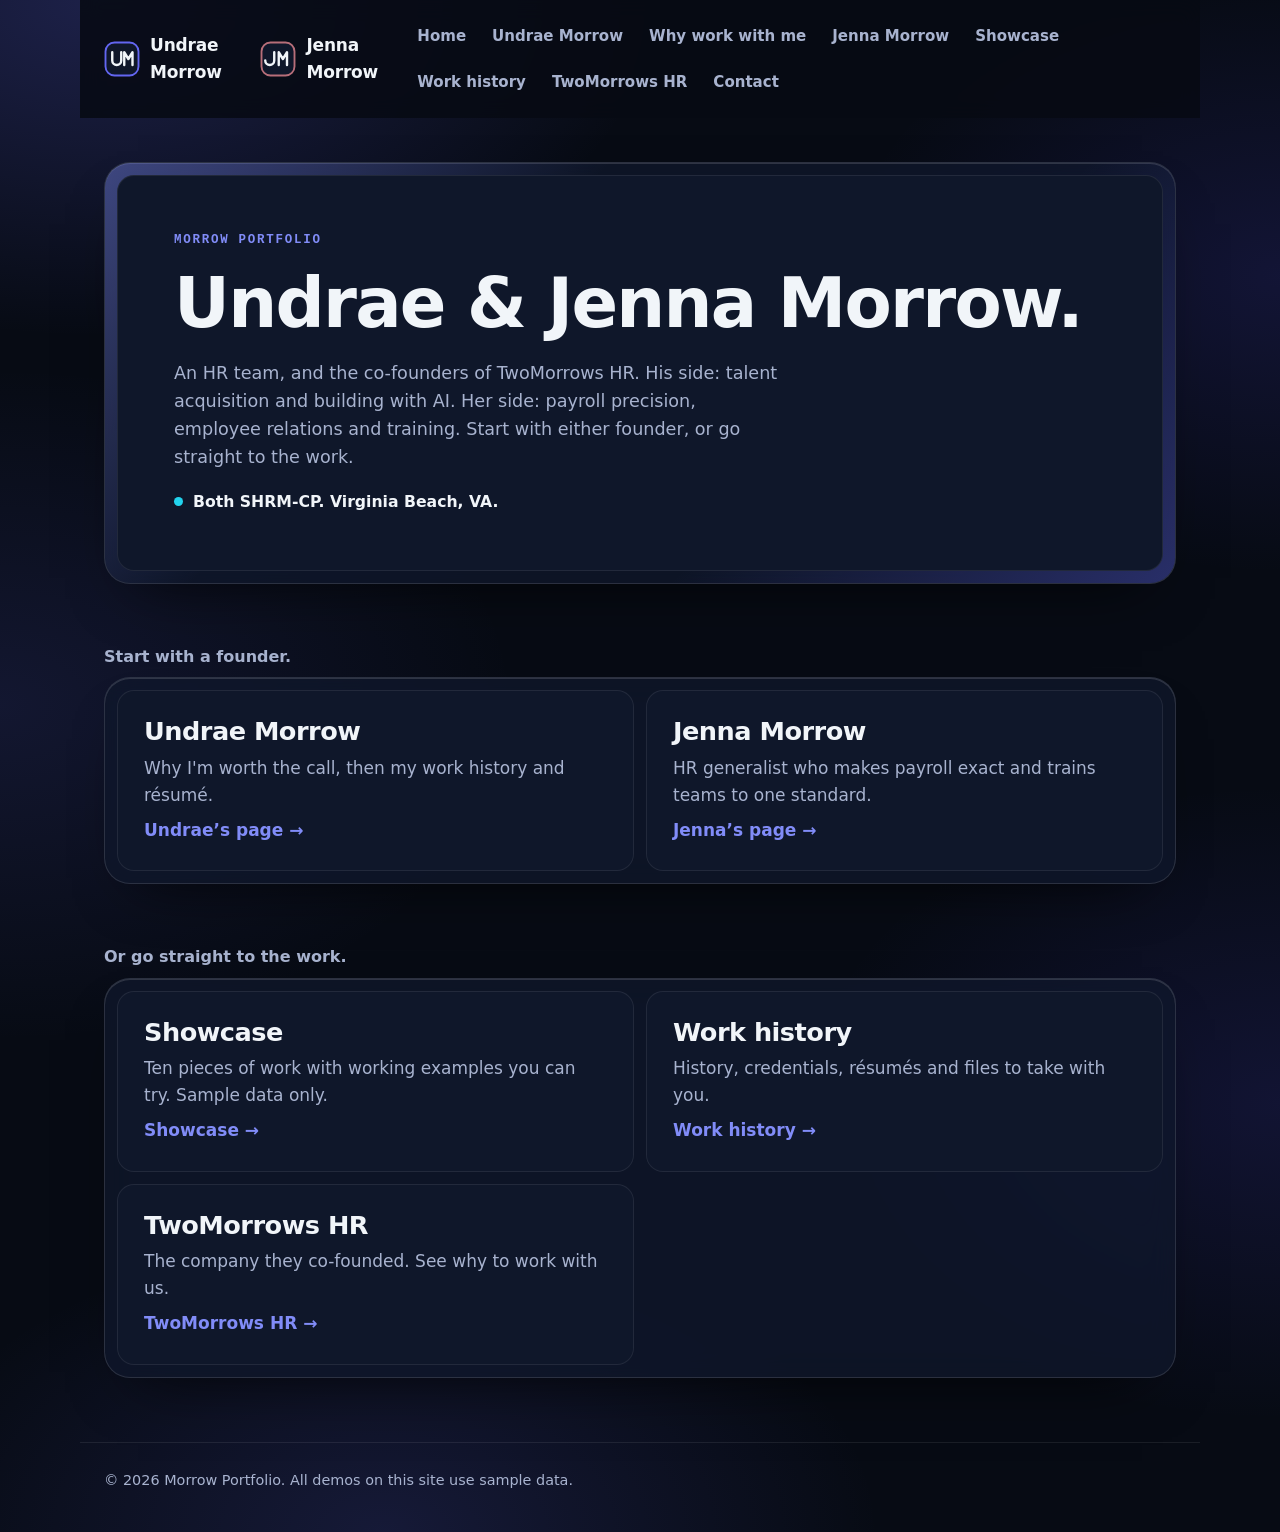
==== commit c712dbed: "Batch C: Why sections, dashboard video slots, tenure and education line" ====
--- a/index.html
+++ b/index.html
@@ -59,6 +59,7 @@
   <nav class="nav" aria-label="Pages">
     <a href="index.html" aria-current="page">Home</a>
     <a href="undrae.html">Undrae Morrow</a>
+    <a href="undrae.html#why-me">Why work with me</a>
     <a href="jenna.html">Jenna Morrow</a>
     <a href="showcase.html">Showcase</a>
     <a href="work.html">Work history</a>
@@ -85,9 +86,9 @@
   <section class="paths" aria-labelledby="h-paths">
     <h2 id="h-paths" class="mini-head">Start with a founder.</h2>
     <div class="glass path-frame">
-      <a class="plate path" href="undrae.html">
+      <a class="plate path" href="undrae.html#why-me">
         <span class="path-q">Undrae Morrow</span>
-        <span class="path-d">HR and talent leader who designs and builds with AI.</span>
+        <span class="path-d">Why I'm worth the call, then my work history and résumé.</span>
         <span class="path-go" aria-hidden="true">Undrae’s page &rarr;</span>
       </a>
       <a class="plate path" href="jenna.html">
@@ -114,7 +115,7 @@
       </a>
       <a class="plate path" href="twomorrows.html">
         <span class="path-q">TwoMorrows HR</span>
-        <span class="path-d">The company they co-founded. Coming soon.</span>
+        <span class="path-d">The company they co-founded. See why to work with us.</span>
         <span class="path-go" aria-hidden="true">TwoMorrows HR &rarr;</span>
       </a>
     </div>
@@ -124,6 +125,7 @@
 
 <footer class="wrap foot" id="foot">
   <p>&copy; 2026 Morrow Portfolio. All demos on this site use sample data.</p>
+  <p class="views" id="site-views" hidden>Site views: <b id="view-count"></b></p>
 </footer>
 </body>
 </html>
--- a/styles.css
+++ b/styles.css
@@ -204,6 +204,8 @@
 .c-label{font:600 .76rem var(--mono);letter-spacing:.12em;text-transform:uppercase;color:var(--muted);width:5.5rem}
 .copy-status{color:var(--muted);font-size:.92rem}
 .foot{margin-top:64px;padding-block:26px 40px;border-top:1px solid var(--line2);color:var(--muted);font-size:.9rem}
+.foot .views{margin-top:6px;font-size:.82rem}
+.foot .views b{color:var(--ink);font-weight:600;font-variant-numeric:tabular-nums}
 
 /* ---------- S1 sourcing command center ---------- */
 .cc{display:grid;gap:14px}
@@ -438,46 +440,45 @@
 @media (max-width:480px){.ag-track{grid-template-columns:1fr}.ag-track li{grid-template-columns:auto auto 1fr;align-items:baseline}.ag-route li{grid-template-columns:1fr}.ag-role{grid-row:auto;justify-self:start}}
 @media (min-width:900px){.ag-view{grid-template-columns:1fr 1fr}.ag-req,.ag-prop,.ag-res{grid-column:1/-1}}
 /* s9 dashboards */
-.demo[data-demo="s9"]{--s9-h:150rem}
-@media (min-width:600px){.demo[data-demo="s9"]{--s9-h:120rem}}
-@media (min-width:900px){.demo[data-demo="s9"]{--s9-h:72rem}}
-.dk{display:grid;gap:12px;font-size:.95rem;font-variant-numeric:tabular-nums}
-.dk-tabs,.dk-tk-bar{display:flex;flex-wrap:wrap;align-items:center;gap:8px}
-.dk-tabs [aria-selected="true"]{background:var(--chip);color:var(--ink);border-color:var(--indigo-text)}
-.dk-tabs [aria-selected="true"]::before{content:"\2713\00a0"}
-.dk-live{min-height:1.6em;color:var(--muted)}
-.dk-panel,.dk-col{display:grid;gap:12px;align-content:start;min-width:0}
-@media (min-width:900px){.dk-panel{grid-template-columns:minmax(0,1fr) minmax(0,1fr)}.dk-panel>.dk-kpis{grid-column:1/-1}}
-.dk-kpis{display:grid;grid-template-columns:repeat(4,minmax(0,1fr));gap:8px}
-@media (max-width:599px){.dk-kpis{grid-template-columns:repeat(2,minmax(0,1fr))}}
-.dk-kpis .kpi{display:grid;gap:4px;align-content:start;min-width:0;overflow-wrap:anywhere}
-.dk-kpis .kpi b{font-size:1.3rem}
-.dk-box{display:grid;gap:10px;align-content:start;min-width:0;padding:14px;background:var(--solid);border:1px solid var(--line2);border-radius:12px}
-.dk-box h5{margin:0;font:600 .74rem var(--mono);letter-spacing:.1em;text-transform:uppercase;color:var(--indigo-text)}
-.dk-box ul{display:grid;gap:8px}
-.dk-dim{color:var(--muted);font-size:.9rem}
-.dk-board li{display:grid;grid-template-columns:1fr auto;gap:2px 10px;align-items:center;padding-top:8px;border-top:1px solid var(--line2)}
-.dk-board .dk-dim{grid-column:1/-1}
-.dk-pill{padding:2px 10px;border:2px solid #93C5FD;border-radius:999px;font-size:.8rem;font-weight:700;white-space:nowrap}
-.dk-pill.ok{border-color:#86EFAC}
-.dk-pill.warn{border-color:#FCD34D}
-.dk-pill.stop{border-color:#FCA5A5;border-style:dashed}
-.dk-bars p{display:flex;flex-wrap:wrap;justify-content:space-between;gap:2px 10px}
-.dk-bars .cc-track{display:block;margin-top:4px}
-.dk-bars .dk-over{background:var(--indigo-text)}
-.dk-tk-stage{display:grid}
-.dk-tk-i{grid-area:1/1;font-weight:600}
-.dk-tk summary{display:flex;align-items:center;min-height:44px;cursor:pointer;color:var(--indigo-text);font-weight:600}
-.dk-tk details ul{padding-left:1.2rem;list-style:disc;color:var(--muted)}
-.dk-read{display:flex;align-items:center;height:3.2rem;overflow:hidden;padding:0 12px;line-height:1.3;background:var(--bg2);border:1px solid var(--line2);border-radius:10px;font-weight:600}
-.dk-svg{display:block;width:100%;max-width:34rem;height:auto}
-.dk-axis{stroke:var(--muted);stroke-width:1}
-.dk-line{fill:none;stroke:var(--indigo-text);stroke-width:2}
-.dk-pt{cursor:pointer;outline:none}
-.dk-pt rect,.dk-pt circle{fill:var(--indigo)}
-.dk-pt:hover rect,.dk-pt:hover circle,.dk-pt:focus-visible rect,.dk-pt:focus-visible circle{stroke:var(--cyan);stroke-width:3}
-.dk-val{fill:var(--ink);font:700 11px var(--sans);text-anchor:middle}
-.dk-lab{fill:var(--muted);font:600 11px var(--sans);text-anchor:middle}
+.demo[data-demo="s9"]{--s9-h:108rem}
+@media (min-width:600px){.demo[data-demo="s9"]{--s9-h:58rem}}
+@media (min-width:900px){.demo[data-demo="s9"]{--s9-h:52rem}}
+.d9,.d9-panel,.kt-card,.kt-bars>div,.kt-list{display:grid;gap:10px}
+.d9{font-size:.95rem}
+.d9-tabs,.kt-row{display:flex;flex-wrap:wrap;align-items:center;gap:8px}
+.d9-tab{min-height:44px;padding:0 14px;background:var(--solid);border:1px solid var(--line);border-radius:12px;color:var(--muted);font-weight:600;cursor:pointer}
+.d9-tab[aria-selected="true"]{background:var(--chip);border-color:var(--indigo-text);color:var(--ink);box-shadow:inset 0 -3px 0 var(--indigo-text)}
+.kt-kpis{display:grid;grid-template-columns:repeat(4,minmax(0,1fr));gap:8px}
+@media (max-width:600px){.kt-kpis{grid-template-columns:repeat(2,minmax(0,1fr))}}
+.kt-grid{display:grid;grid-template-columns:repeat(auto-fit,minmax(min(100%,18rem),1fr));gap:10px;align-items:start}
+.kt-card{align-content:start;padding:12px;background:var(--solid);border:1px solid var(--line2);border-radius:12px}
+.kt-card h5{margin:0;font:600 .74rem var(--mono);letter-spacing:.1em;text-transform:uppercase;color:var(--indigo-text)}
+.kt-dim{display:block;color:var(--muted);font-size:.85rem}
+.kt-board li,.kt-bars p{display:flex;flex-wrap:wrap;justify-content:space-between;align-items:center;gap:4px 10px}
+.kt-board li{padding:6px 0;border-top:1px solid var(--line2)}
+.kt-pill{padding:1px 9px;background:var(--bg2);border:2px solid var(--muted);border-radius:999px;font-size:.8rem;font-weight:700}
+.kt-ok{border-color:#86EFAC}
+.kt-go{border-color:#93C5FD}
+.kt-warn{border-color:#FCD34D;border-style:dashed}
+.kt-stop{border-color:#FCA5A5;border-style:dashed}
+.kt-bars{gap:12px}
+.kt-bars>div{gap:4px}
+.kt-bars b{font-variant-numeric:tabular-nums}
+.kt-over{outline:2px dashed #FCA5A5;outline-offset:1px}
+.kt-tick{min-height:4.8em;font-weight:600}
+.kt-row .kt-dim{display:inline}
+.kt-ticker summary{display:flex;align-items:center;min-height:44px;cursor:pointer;color:var(--indigo-text);font-weight:600}
+.kt-list{gap:4px;padding-left:1.1rem;list-style:disc;color:var(--muted)}
+.kt-read{display:flex;align-items:center;height:2.75rem;padding:0 10px;overflow:hidden;background:var(--bg2);border:1px solid var(--line2);border-radius:8px;font-weight:600}
+.kt-svg{display:block;width:100%;height:auto;background:var(--bg2);border-radius:8px}
+.kt-base{stroke:var(--muted);stroke-width:1}
+.kt-mark{fill:var(--indigo)}
+.kt-line{fill:none;stroke:var(--indigo-text);stroke-width:2.5}
+.kt-mark.on{fill:var(--indigo-text);stroke:var(--ink);stroke-width:2}
+.kt-hit{fill:transparent;pointer-events:all;cursor:pointer;outline:none}
+.kt-hit:focus-visible{stroke:var(--cyan);stroke-width:3}
+.kt-axis{display:grid;text-align:center;font-size:.85rem}
+.kt-axis span{display:block;color:var(--muted)}
 /* s10 slate */
 .demo[data-demo="s10"]{--s10-h:120rem}
 @media (min-width:600px){.demo[data-demo="s10"]{--s10-h:84rem}}
@@ -509,3 +510,44 @@
 .st-rec{padding-top:10px;border-top:1px solid var(--line2)}
 .transcript{color:var(--muted);font-size:.95rem}
 @media (max-width:599px){.st-facts{grid-template-columns:1fr 1fr}.st-two,.st-qa{grid-template-columns:1fr}.st-time li{grid-template-columns:1fr 5.8rem}.st-time li>p:first-child{grid-column:1/-1}}
+/* c1 why work with me */
+.why-top{display:grid;grid-template-columns:minmax(0,3fr) minmax(0,2fr);gap:var(--gap);align-items:start}
+@media (max-width:800px){.why-top{grid-template-columns:minmax(0,1fr)}}
+.why-facts{display:grid;gap:var(--gap)}
+.why-facts li{padding:14px;background:var(--bg2);border:1px solid var(--line2);border-radius:12px;font-weight:700}
+.why-tx{margin-top:8px;color:var(--muted)}
+.why-tx p+p{margin-top:8px}
+.why-tx summary{display:flex;align-items:center;min-height:44px;cursor:pointer;color:var(--indigo-text);font-weight:600}
+.why-pick{display:grid;gap:10px;margin-top:28px}
+.why-pick[hidden],.why-tag[hidden]{display:none}
+.why-q{font-weight:700}
+.why-status{min-height:1.4em;color:var(--muted);font-size:.92rem}
+.why-reasons{display:grid;grid-template-columns:repeat(auto-fit,minmax(min(100%,17rem),1fr));gap:var(--gap);margin-top:14px}
+.why-card{display:grid;gap:8px;align-content:start}
+.why-card p,.why-plan p{color:var(--muted)}
+.why-card.hit{border-color:var(--indigo-text);box-shadow:inset 0 0 0 1px var(--indigo-text)}
+.why-tag{font:600 .74rem var(--mono);letter-spacing:.1em;text-transform:uppercase;color:var(--indigo-text)}
+.why-plan{display:grid;gap:8px;margin-top:28px}
+.why-plan ol{display:grid;gap:14px;margin-top:6px}
+.why-plan li{display:grid;gap:4px}
+.why-plan .cc-track{display:block}
+/* c2 why work with twomorrows */
+.why-h{margin-top:36px;font-size:clamp(1.4rem,3vw,1.9rem)}
+.why-promise{margin:6px 0 14px;color:var(--muted)}
+.why-ex{display:grid;grid-template-columns:repeat(auto-fit,minmax(min(100%,22rem),1fr));gap:var(--gap);margin-top:var(--gap)}
+.why-box,.why-panel,.why-steps-card{display:grid;gap:10px;align-content:start}
+.why-box h4,.why-steps-card h4{font-size:1.1rem}
+.why-panel h5{font-weight:700}
+.why-note,.why-steps p,.why-gates p,.why-rank span{color:var(--muted)}
+.why-gates li{display:grid;grid-template-columns:minmax(0,6.5rem) auto minmax(0,1fr);gap:4px 10px;align-items:center;padding:8px 0;border-top:1px solid var(--line2)}
+@media (max-width:600px){.why-gates li{grid-template-columns:auto 1fr}.why-gates li p{grid-column:1/-1}}
+.why-verdict{font-weight:700}
+.why-rank,.why-steps{display:grid;gap:10px}
+.why-rank li,.why-steps li{display:grid;gap:2px}
+.kt-idle{border-style:dotted}
+.why-svc{margin-bottom:10px}
+.why-box h4,.why-steps-card h4,.why-panel h5{margin:0}
+.why-box .tog{padding:8px 14px;text-align:left}
+.why-box .seg[hidden],.why-panel[hidden]{display:none}
+/* c4 dashboard videos */
+.vid4{display:grid;grid-template-columns:repeat(auto-fit,minmax(min(100%,20rem),1fr));gap:var(--gap)}
